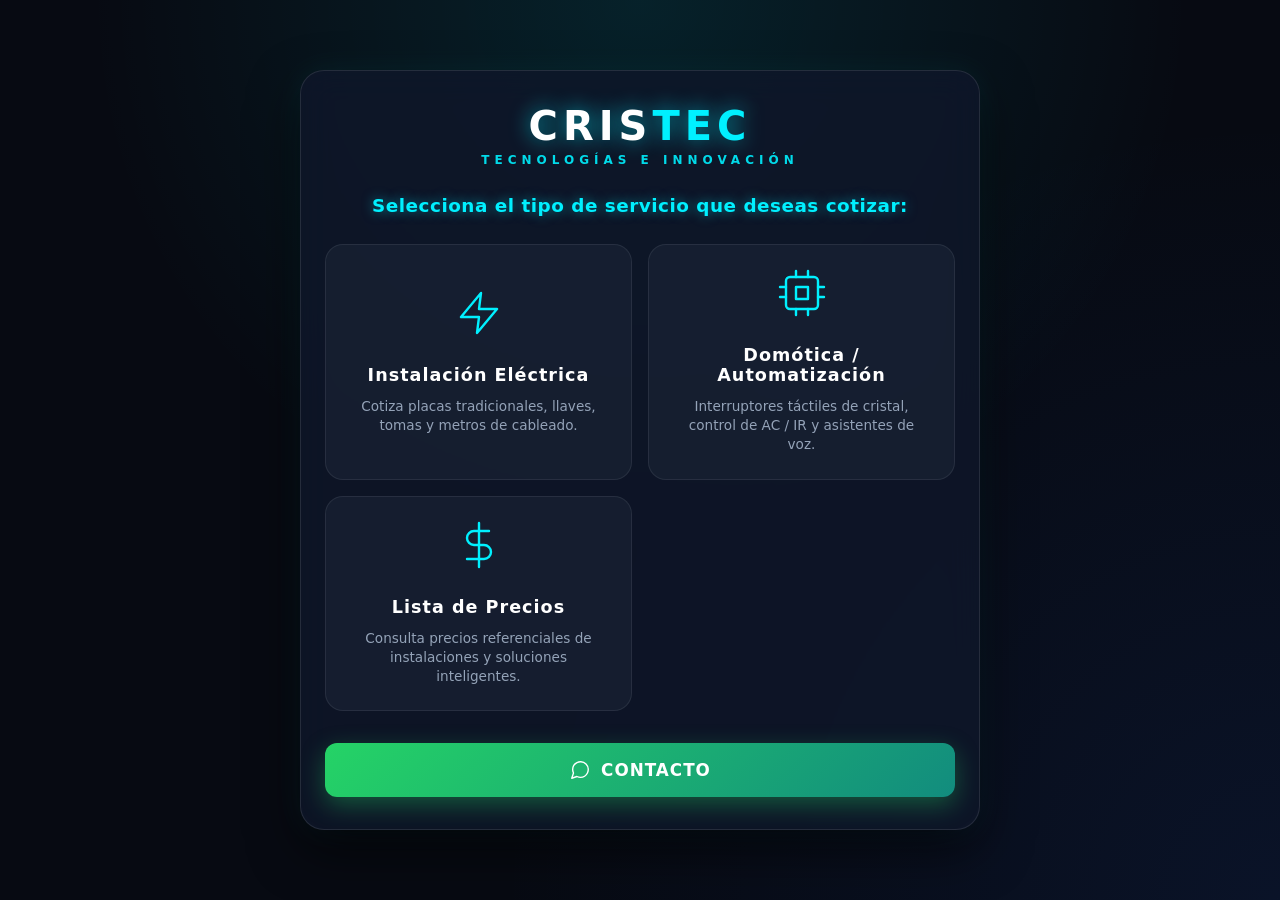
==== index.html @ b5797f3d "Se agrego precios a la pagina de inicio" ====
<!DOCTYPE html>
<html lang="es">
<head>
  <meta charset="UTF-8">
  <meta name="viewport" content="width=device-width, initial-scale=1.0">
  <title>CRISTEC - Cotizador Integrado</title>
  <style>
    :root {
      --bg-dark: #070a12;
      --card-bg: rgba(17, 24, 39, 0.75);
      --card-border: rgba(255, 255, 255, 0.08);
      --accent-cyan: #00f0ff;
      --accent-blue: #2563eb;
      --text-main: #f8fafc;
      --text-muted: #94a3b8;
    }

    * {
      box-sizing: border-box;
      margin: 0;
      padding: 0;
      font-family: 'Segoe UI', system-ui, -apple-system, sans-serif;
    }

    body {
      background-color: var(--bg-dark);
      background-image: 
        radial-gradient(circle at 50% 0%, rgba(0, 240, 255, 0.1) 0%, transparent 50%),
        radial-gradient(circle at 100% 100%, rgba(37, 99, 235, 0.1) 0%, transparent 50%);
      color: var(--text-main);
      min-height: 100vh;
      display: flex;
      justify-content: center;
      align-items: center;
      padding: 20px 12px;
    }

    .container {
      width: 100%;
      max-width: 680px;
      background: rgba(15, 23, 42, 0.85);
      backdrop-filter: blur(16px);
      -webkit-backdrop-filter: blur(16px);
      border: 1px solid rgba(255, 255, 255, 0.1);
      border-radius: 24px;
      padding: 32px 24px;
      box-shadow: 0 20px 50px rgba(0, 0, 0, 0.6), 0 0 30px rgba(0, 240, 255, 0.08);
    }

    /* Íconos SVG Profesionales */
    .svg-icon {
      width: 32px;
      height: 32px;
      stroke: var(--accent-cyan);
      fill: none;
      stroke-width: 1.5;
      stroke-linecap: round;
      stroke-linejoin: round;
      margin-bottom: 4px;
      transition: all 0.3s ease;
    }

    .menu-icon .svg-icon {
      width: 48px;
      height: 48px;
      stroke-width: 1.2;
    }

    .btn-whatsapp .svg-icon {
      width: 22px;
      height: 22px;
      stroke: #ffffff;
      margin-bottom: 0;
    }

    .option-card.active .svg-icon {
      stroke: #ffffff;
    }

    /* Header Marca */
    .brand-header {
      text-align: center;
      margin-bottom: 28px;
    }

    .brand-logo {
      font-size: 2.5rem;
      font-weight: 900;
      letter-spacing: 5px;
      color: #ffffff;
      text-transform: uppercase;
      margin: 0;
      text-shadow: 0 0 20px rgba(0, 240, 255, 0.6);
    }

    .brand-logo span {
      color: var(--accent-cyan);
    }

    .brand-sub {
      font-size: 0.75rem;
      letter-spacing: 5px;
      color: var(--accent-cyan);
      text-transform: uppercase;
      margin-top: 4px;
      font-weight: 600;
      opacity: 0.9;
    }

    /* Navegación y Vistas */
    .btn-back {
      display: inline-flex;
      align-items: center;
      gap: 8px;
      background: rgba(255, 255, 255, 0.05);
      border: 1px solid var(--card-border);
      color: var(--accent-cyan);
      padding: 8px 16px;
      border-radius: 20px;
      font-size: 0.85rem;
      cursor: pointer;
      margin-bottom: 20px;
      transition: all 0.2s ease;
    }

    .btn-back:hover {
      background: rgba(0, 240, 255, 0.15);
      border-color: var(--accent-cyan);
    }

    .view-screen {
      display: block;
    }

    .view-screen.hidden {
      display: none;
    }

    /* Tarjetas del Menú Principal */
    .menu-subtitle {
      text-align: center;
      color: var(--accent-cyan);
      font-size: 1.15rem;
      font-weight: 700;
      margin-bottom: 28px;
      text-shadow: 0 0 12px rgba(0, 240, 255, 0.5);
      letter-spacing: 0.5px;
    }

    .main-menu-grid {
      display: grid;
      grid-template-columns: 1fr;
      gap: 16px;
    }

    @media (min-width: 500px) {
      .main-menu-grid {
        grid-template-columns: 1fr 1fr;
      }
    }

    .menu-card {
      background: rgba(30, 41, 59, 0.5);
      border: 1px solid var(--card-border);
      border-radius: 18px;
      padding: 24px;
      text-align: center;
      cursor: pointer;
      transition: all 0.3s ease;
      display: flex;
      flex-direction: column;
      align-items: center;
      justify-content: center;
      gap: 12px;
    }

    .menu-card:hover {
      border-color: var(--accent-cyan);
      transform: translateY(-4px);
      box-shadow: 0 10px 25px rgba(0, 240, 255, 0.2);
      background: rgba(30, 41, 59, 0.8);
    }

    .menu-card h3 {
      color: #fff;
      font-size: 1.1rem;
      letter-spacing: 1px;
      margin-top: 8px;
    }

    .menu-card p {
      color: var(--text-muted);
      font-size: 0.85rem;
      line-height: 1.4;
    }

    /* Secciones Estándar */
    .section-title {
      font-size: 0.95rem;
      text-transform: uppercase;
      letter-spacing: 1.5px;
      color: var(--accent-cyan);
      margin-bottom: 14px;
      font-weight: 700;
    }

    .step-block {
      background: rgba(30, 41, 59, 0.4);
      border: 1px solid var(--card-border);
      border-radius: 16px;
      padding: 20px;
      margin-bottom: 24px;
    }

    .step-block.center-header .section-title {
      text-align: center;
    }

    .options-grid {
      display: grid;
      grid-template-columns: repeat(auto-fit, minmax(130px, 1fr));
      gap: 12px;
    }

    .option-card {
      background: rgba(15, 23, 42, 0.8);
      border: 1px solid rgba(255, 255, 255, 0.08);
      border-radius: 12px;
      padding: 16px 12px;
      text-align: center;
      cursor: pointer;
      transition: all 0.25s ease;
      color: var(--text-muted);
      display: flex;
      flex-direction: column;
      align-items: center;
      justify-content: center;
      gap: 8px;
    }

    .option-card:hover {
      border-color: rgba(0, 240, 255, 0.5);
      transform: translateY(-2px);
      color: var(--text-main);
      box-shadow: 0 4px 15px rgba(0, 240, 255, 0.15);
    }

    .option-card.active {
      border-color: var(--accent-cyan);
      background: rgba(0, 240, 255, 0.1);
      color: #ffffff;
      box-shadow: 0 0 20px rgba(0, 240, 255, 0.3);
    }

    .option-card .icon-label {
      font-size: 1.8rem; /* Recuperado para que los emojis se vean bien */
      display: flex;
      align-items: center;
      justify-content: center;
    }

    .option-card .title-label {
      font-size: 0.9rem;
      font-weight: 600;
    }

    /* Selector de color */
    .color-selector {
      display: flex;
      gap: 12px;
      margin-top: 14px;
      justify-content: center;
    }

    .color-btn {
      display: flex;
      align-items: center;
      gap: 8px;
      padding: 8px 16px;
      border-radius: 20px;
      border: 1px solid var(--card-border);
      background: rgba(15, 23, 42, 0.8);
      color: var(--text-muted);
      cursor: pointer;
      font-size: 0.85rem;
      transition: all 0.2s ease;
    }

    .color-btn.active {
      border-color: var(--accent-cyan);
      color: #fff;
      box-shadow: 0 0 10px rgba(0, 240, 255, 0.25);
    }

    .color-dot {
      width: 14px;
      height: 14px;
      border-radius: 50%;
      border: 1px solid rgba(255,255,255,0.3);
    }

    .color-dot.black { background: #111; }
    .color-dot.white { background: #fff; }

    /* ESTUDIO DEL PRODUCTO AUTOMATIZACIÓN */
    .product-stage {
      position: relative;
      width: 100%;
      height: 320px;
      border-radius: 16px;
      background: radial-gradient(circle at center, rgba(30, 41, 59, 0.8) 0%, rgba(10, 15, 26, 0.95) 75%);
      border: 1px solid rgba(0, 240, 255, 0.25);
      display: flex;
      justify-content: center;
      align-items: center;
      gap: 24px;
      box-shadow: inset 0 0 40px rgba(0, 0, 0, 0.9), 0 10px 30px rgba(0,0,0,0.5);
      overflow: hidden;
      padding: 20px;
      margin: 0 auto;
    }

    .switch-product {
      width: 110px;
      height: 185px;
      border-radius: 12px;
      padding: 14px 10px;
      display: flex;
      flex-direction: column;
      align-items: center;
      justify-content: space-between;
      position: relative;
      transition: all 0.4s cubic-bezier(0.4, 0, 0.2, 1);
    }

    .rings-wrapper {
      display: flex;
      flex-direction: column;
      align-items: center;
      justify-content: center;
      gap: 14px;
      flex: 1;
      width: 100%;
    }

    .switch-product.black-glass {
      background: linear-gradient(145deg, #232a36 0%, #0c0f17 100%);
      border: 1px solid rgba(255, 255, 255, 0.18);
      box-shadow: 
        0 25px 45px rgba(0, 0, 0, 0.85),
        0 0 25px rgba(0, 240, 255, 0.25),
        inset 0 1px 1px rgba(255, 255, 255, 0.2);
    }

    .switch-product.white-glass {
      background: linear-gradient(145deg, #ffffff 0%, #e2e8f0 100%);
      border: 1px solid rgba(255, 255, 255, 0.9);
      box-shadow: 
        0 25px 45px rgba(0, 0, 0, 0.65),
        0 0 20px rgba(255, 255, 255, 0.3),
        inset 0 1px 2px rgba(255, 255, 255, 1);
    }

    .wifi-icon {
      width: 16px;
      height: 14px;
      fill: #00f0ff;
      filter: drop-shadow(0 0 4px #00f0ff);
      stroke: none;
    }

    .switch-product.white-glass .wifi-icon {
      fill: #0284c7;
      filter: drop-shadow(0 0 3px #0284c7);
    }

    .touch-ring {
      width: 26px;
      height: 26px;
      border-radius: 50%;
      border: 2px solid #00f0ff;
      box-shadow: 0 0 10px #00f0ff, inset 0 0 5px #00f0ff;
      transition: all 0.3s ease;
      animation: pulseLed 2.5s infinite ease-in-out;
    }

    .switch-product.white-glass .touch-ring {
      border-color: #0284c7;
      box-shadow: 0 0 8px #0284c7, inset 0 0 4px #0284c7;
    }

    @keyframes pulseLed {
      0%, 100% { opacity: 0.75; transform: scale(1); }
      50% { opacity: 1; transform: scale(1.05); }
    }

    .ac-controller-render {
      width: 135px;
      height: 135px;
      background: linear-gradient(145deg, #2b2e34 0%, #17181c 100%);
      border-radius: 28px;
      border: 1px solid rgba(255, 255, 255, 0.12);
      box-shadow: 
        0 20px 40px rgba(0, 0, 0, 0.8),
        0 0 15px rgba(0, 240, 255, 0.15);
      position: relative;
      display: flex;
      justify-content: center;
      align-items: center;
      transition: all 0.4s ease;
    }

    .ac-power-btn {
      width: 38px;
      height: 38px;
      border-radius: 50%;
      border: 2px solid rgba(255, 255, 255, 0.8);
      display: flex;
      justify-content: center;
      align-items: center;
      box-shadow: 0 0 8px rgba(255, 255, 255, 0.2);
    }

    .ac-power-btn svg {
      width: 18px;
      height: 18px;
      fill: #ffffff;
      stroke: none;
    }

    .ac-wifi-icon {
      position: absolute;
      bottom: 14px;
      left: 14px;
      width: 14px;
      height: 14px;
      fill: #00f0ff;
      stroke: none;
      filter: drop-shadow(0 0 4px #00f0ff);
    }

    .stage-label {
      position: absolute;
      bottom: 10px;
      font-size: 0.75rem;
      color: var(--text-muted);
      letter-spacing: 1px;
      text-transform: uppercase;
    }

    /* RENDER DE PLACA ELÉCTRICA */
    .mech-plate {
      width: 140px;
      height: 220px;
      border-radius: 16px;
      padding: 12px;
      display: flex;
      flex-direction: column;
      justify-content: center;
      align-items: center;
      position: relative;
      transition: all 0.3s ease;
      margin: auto;
    }

    .mech-plate.white-plate {
      background: linear-gradient(145deg, #ffffff 0%, #e2e8f0 100%);
      border: 1px solid #cbd5e1;
      box-shadow: 0 15px 35px rgba(0,0,0,0.5), inset 0 2px 4px rgba(255,255,255,1);
    }

    .mech-plate.black-plate {
      background: linear-gradient(145deg, #2a3241 0%, #0f172a 100%);
      border: 1px solid #334155;
      box-shadow: 0 15px 35px rgba(0,0,0,0.8), inset 0 1px 2px rgba(255,255,255,0.1);
    }

    .mech-frame {
      width: 100%;
      height: 100%;
      border-radius: 8px;
      padding: 6px;
      display: flex;
      flex-direction: column;
      gap: 6px;
    }

    .white-plate .mech-frame {
      background: #f1f5f9;
      border: 1px solid #cbd5e1;
    }

    .black-plate .mech-frame {
      background: #0f172a;
      border: 1px solid #1e293b;
    }

    .module-slot {
      flex: 1;
      border-radius: 6px;
      display: flex;
      align-items: center;
      justify-content: center;
      position: relative;
    }

    .mod-switch {
      width: 100%;
      height: 100%;
      border-radius: 4px;
      display: flex;
      align-items: center;
      justify-content: flex-end;
      padding-right: 10px;
      box-shadow: inset 0 1px 2px rgba(255,255,255,0.3), 0 2px 4px rgba(0,0,0,0.2);
    }

    .white-plate .mod-switch {
      background: linear-gradient(180deg, #ffffff 0%, #f1f5f9 100%);
      border: 1px solid #cbd5e1;
    }

    .black-plate .mod-switch {
      background: linear-gradient(180deg, #334155 0%, #1e293b 100%);
      border: 1px solid #475569;
    }

    .mod-switch-indicator {
      width: 3px;
      height: 14px;
      border-radius: 2px;
    }

    .white-plate .mod-switch-indicator { background: #cbd5e1; }
    .black-plate .mod-switch-indicator { background: #64748b; }

    .mod-socket {
      width: 100%;
      height: 100%;
      border-radius: 4px;
      display: flex;
      flex-direction: column;
      align-items: center;
      justify-content: center;
      gap: 4px;
      box-shadow: inset 0 1px 2px rgba(0,0,0,0.1);
    }

    .white-plate .mod-socket {
      background: #ffffff;
      border: 1px solid #cbd5e1;
    }

    .black-plate .mod-socket {
      background: #1e293b;
      border: 1px solid #334155;
    }

    .socket-holes {
      display: flex;
      gap: 16px;
      align-items: center;
    }

    .hole-pin {
      width: 6px;
      height: 6px;
      border-radius: 50%;
    }

    .white-plate .hole-pin { background: #334155; }
    .black-plate .hole-pin { background: #020617; }

    .hole-ground {
      width: 4px;
      height: 8px;
      border-radius: 2px;
    }

    .white-plate .hole-ground { background: #334155; }
    .black-plate .hole-ground { background: #020617; }

    .mod-blank {
      width: 100%;
      height: 100%;
      border-radius: 4px;
      opacity: 0.6;
    }

    .white-plate .mod-blank {
      background: #f8fafc;
      border: 1px dashed #e2e8f0;
    }

    .black-plate .mod-blank {
      background: #0f172a;
      border: 1px dashed #1e293b;
    }

    .stage-badges {
      position: absolute;
      bottom: 14px;
      left: 50%;
      transform: translateX(-50%);
      display: flex;
      gap: 10px;
      justify-content: center;
      width: max-content;
      max-width: 90%;
    }

    .stage-badge {
      background: rgba(15, 23, 42, 0.9);
      backdrop-filter: blur(8px);
      border: 1px solid var(--accent-cyan);
      border-radius: 12px;
      padding: 6px 12px;
      display: flex;
      align-items: center;
      gap: 6px;
      box-shadow: 0 4px 15px rgba(0, 0, 0, 0.6);
      font-size: 0.8rem;
      color: #fff;
      white-space: nowrap;
    }

    .stage-badge .highlight {
      color: var(--accent-cyan);
      font-weight: bold;
    }

    /* Contadores y Campo Editable */
    .counter-control {
      display: flex;
      align-items: center;
      justify-content: center;
      gap: 12px;
      margin-top: 6px;
    }

    .counter-btn {
      width: 36px;
      height: 36px;
      border-radius: 8px;
      border: 1px solid var(--accent-cyan);
      background: rgba(0, 240, 255, 0.1);
      color: var(--accent-cyan);
      font-size: 1.1rem;
      font-weight: bold;
      cursor: pointer;
      display: flex;
      align-items: center;
      justify-content: center;
      transition: all 0.2s ease;
    }

    .counter-btn:hover {
      background: var(--accent-cyan);
      color: #000;
    }

    .counter-num-box {
      display: flex;
      align-items: center;
      gap: 6px;
      background: rgba(15, 23, 42, 0.9);
      border: 1px solid rgba(255, 255, 255, 0.15);
      padding: 6px 14px;
      border-radius: 8px;
    }

    .counter-num {
      font-size: 1.1rem;
      font-weight: bold;
      color: #fff;
      min-width: 20px;
      text-align: center;
    }

    .counter-input {
      background: transparent;
      border: none;
      color: #ffffff;
      font-size: 1.1rem;
      font-weight: bold;
      width: 65px;
      text-align: center;
      outline: none;
      -moz-appearance: textfield;
      appearance: none;
    }

    .counter-input::-webkit-outer-spin-button,
    .counter-input::-webkit-inner-spin-button {
      -webkit-appearance: none;
      margin: 0;
    }

    .counter-unit {
      font-size: 0.8rem;
      color: var(--accent-cyan);
      font-weight: 700;
      letter-spacing: 1px;
    }

    /* Resumen */
    .summary-card {
      background: rgba(15, 23, 42, 0.9);
      border: 1px solid var(--card-border);
      border-left: 4px solid var(--accent-cyan);
      border-radius: 12px;
      padding: 18px;
      margin-top: 20px;
    }

    .summary-title {
      font-size: 0.85rem;
      text-transform: uppercase;
      letter-spacing: 1px;
      color: var(--accent-cyan);
      margin-bottom: 10px;
      font-weight: 700;
    }

    .summary-item {
      display: flex;
      justify-content: space-between;
      font-size: 0.95rem;
      margin-bottom: 6px;
      color: var(--text-muted);
    }

    .summary-item span.val {
      color: #ffffff;
      font-weight: 600;
    }

    .summary-item.estimated-price {
      border-top: 1px solid rgba(0, 240, 255, 0.25);
      color: var(--accent-cyan);
      font-weight: 700;
      margin-top: 8px;
      padding-top: 16px;
    }

    .summary-item.estimated-price span.val {
      color: var(--accent-cyan);
      font-size: 1.05rem;
    }

    /* Botón WhatsApp */
    .btn-whatsapp {
      display: flex;
      align-items: center;
      justify-content: center;
      gap: 10px;
      width: 100%;
      padding: 16px;
      background: linear-gradient(135deg, #25D366 0%, #128C7E 100%);
      color: #ffffff;
      border: none;
      border-radius: 12px;
      font-size: 1.05rem;
      font-weight: 700;
      text-transform: uppercase;
      letter-spacing: 1px;
      cursor: pointer;
      margin-top: 20px;
      box-shadow: 0 8px 25px rgba(37, 211, 102, 0.35);
      transition: all 0.25s ease;
      text-decoration: none;
    }

    .btn-whatsapp:hover {
      transform: translateY(-2px);
      box-shadow: 0 12px 30px rgba(37, 211, 102, 0.5);
    }

    .wifi-signal-icon {
      width: 32px;
      height: 32px;
      display: block;
      stroke: var(--accent-cyan);
      fill: none;
    }

    .option-card.active .wifi-signal-icon {
      stroke: #ffffff;
    }

  </style>
</head>
<body>

<div class="container">
  <!-- Header General -->
  <div class="brand-header">
    <h1 class="brand-logo">CRIS<span>TEC</span></h1>
    <div class="brand-sub">Tecnologías e Innovación</div>
  </div>

  <!-- VISTA 1: MENÚ PRINCIPAL -->
  <div id="view-menu" class="view-screen">
    <p class="menu-subtitle">Selecciona el tipo de servicio que deseas cotizar:</p>
    
    <div class="main-menu-grid">
      <div class="menu-card" onclick="openView('electrica')">
        <div class="menu-icon">
          <!-- Ícono Eléctrico Minimalista -->
          <svg class="svg-icon" viewBox="0 0 24 24">
            <polygon points="13 2 3 14 12 14 11 22 21 10 12 10 13 2"></polygon>
          </svg>
        </div>
        <h3>Instalación Eléctrica</h3>
        <p>Cotiza placas tradicionales, llaves, tomas y metros de cableado.</p>
      </div>

      <div class="menu-card" onclick="openView('automatizacion')">
        <div class="menu-icon">
          <!-- Ícono Smart Home Minimalista -->
          <svg class="svg-icon" viewBox="0 0 24 24">
            <rect x="4" y="4" width="16" height="16" rx="2" ry="2"></rect>
            <rect x="9" y="9" width="6" height="6"></rect>
            <line x1="9" y1="1" x2="9" y2="4"></line>
            <line x1="15" y1="1" x2="15" y2="4"></line>
            <line x1="9" y1="20" x2="9" y2="23"></line>
            <line x1="15" y1="20" x2="15" y2="23"></line>
            <line x1="20" y1="9" x2="23" y2="9"></line>
            <line x1="20" y1="14" x2="23" y2="14"></line>
            <line x1="1" y1="9" x2="4" y2="9"></line>
            <line x1="1" y1="14" x2="4" y2="14"></line>
          </svg>
        </div>
        <h3>Domótica / Automatización</h3>
        <p>Interruptores táctiles de cristal, control de AC / IR y asistentes de voz.</p>
      </div>

      <div class="menu-card" onclick="openView('precios')">
        <div class="menu-icon">
          <!-- Ícono de precios -->
          <svg class="svg-icon" viewBox="0 0 24 24">
            <path d="M12 1v22"></path>
            <path d="M17 5H9.5a3.5 3.5 0 0 0 0 7h5a3.5 3.5 0 0 1 0 7H6"></path>
          </svg>
        </div>
        <h3>Lista de Precios</h3>
        <p>Consulta precios referenciales de instalaciones y soluciones inteligentes.</p>
      </div>
    </div>

    <!-- Botón de WhatsApp Directo en el Menú -->
    <button class="btn-whatsapp" onclick="sendWhatsAppGeneral()" style="margin-top: 32px;">
      <svg class="svg-icon" viewBox="0 0 24 24">
        <path d="M21 11.5a8.38 8.38 0 0 1-.9 3.8 8.5 8.5 0 0 1-7.6 4.7 8.38 8.38 0 0 1-3.8-.9L3 21l1.9-5.7a8.38 8.38 0 0 1-.9-3.8 8.5 8.5 0 0 1 4.7-7.6 8.38 8.38 0 0 1 3.8-.9h.5a8.48 8.48 0 0 1 8 8v.5z"></path>
      </svg>
      <span>Contacto</span>
    </button>
  </div>

  <!-- VISTA 2: COTIZADOR ELÉCTRICO -->
  <div id="view-electrica" class="view-screen hidden">
    <button class="btn-back" onclick="openView('menu')">
      <svg viewBox="0 0 24 24" width="16" height="16" stroke="currentColor" stroke-width="2" fill="none"><line x1="19" y1="12" x2="5" y2="12"></line><polyline points="12 19 5 12 12 5"></polyline></svg>
      Volver al Menú
    </button>

    <!-- Paso 1: Datos Generales -->
    <div class="step-block">
      <div class="section-title">1. Datos del Proyecto</div>
      <div style="display: grid; grid-template-columns: 1fr 1fr; gap: 16px;">
        <div>
          <div style="text-align: center; font-size: 0.85rem; color: var(--text-muted); margin-bottom: 6px;">Habitaciones</div>
          <div class="counter-control">
            <button class="counter-btn" onclick="changeHabitacionesElec(-1)">-</button>
            <div class="counter-num-box">
              <span class="counter-num" id="hab-qty-elec">1</span>
            </div>
            <button class="counter-btn" onclick="changeHabitacionesElec(1)">+</button>
          </div>
        </div>
        <div>
          <div style="text-align: center; font-size: 0.85rem; color: var(--text-muted); margin-bottom: 6px;">Puntos Totales</div>
          <div class="counter-control">
            <button class="counter-btn" onclick="changePuntosTotalesElec(-1)">-</button>
            <div class="counter-num-box">
              <span class="counter-num" id="puntos-totales-qty-elec">1</span>
            </div>
            <button class="counter-btn" onclick="changePuntosTotalesElec(1)">+</button>
          </div>
        </div>
      </div>
    </div>

    <!-- Paso 2: Selección de Elementos -->
    <div class="step-block">
      <div class="section-title">2. Elementos a Requerir</div>

      <div class="options-grid" id="tipo-grid-elec">
        <div class="option-card active" onclick="selectTipoElec('Interruptores', this)">
          <span class="icon-label">
            <!-- Ícono Foco -->
            <svg class="svg-icon" viewBox="0 0 24 24"><path d="M9 18h6"></path><path d="M10 22h4"></path><path d="M15.09 14c.18-.98.65-1.74 1.41-2.5A4.65 4.65 0 0 0 18 8 6 6 0 0 0 6 8c0 1.5.5 2.5 1.5 3.5.76.76 1.23 1.52 1.41 2.5"></path></svg>
          </span>
          <div class="title-label">Puntos de Luz</div>
        </div>
        <div class="option-card" onclick="selectTipoElec('Enchufes', this)">
          <span class="icon-label">
            <!-- Ícono Enchufe -->
            <svg class="svg-icon" viewBox="0 0 24 24"><path d="M12 22v-5"></path><path d="M9 8V2"></path><path d="M15 8V2"></path><path d="M18 8v5a4 4 0 0 1-4 4h-4a4 4 0 0 1-4-4V8Z"></path></svg>
          </span>
          <div class="title-label">Enchufes</div>
        </div>
        <div class="option-card" onclick="selectTipoElec('Ambos', this)">
          <span class="icon-label">
            <!-- Ícono Rayo -->
            <svg class="svg-icon" viewBox="0 0 24 24"><polygon points="13 2 3 14 12 14 11 22 21 10 12 10 13 2"></polygon></svg>
          </span>
          <div class="title-label">Ambos (Luz + Enchufe)</div>
        </div>
      </div>
    </div>

    <!-- Paso 3: Selección de Puntos por Placa -->
    <div class="step-block">
      <div class="section-title">3. Configuración de Placa (Módulos por Placa)</div>
      
      <div class="options-grid" id="puntos-grid-elec">
        <div class="option-card active" onclick="selectPuntoElec(1, this)">
          <span class="icon-label" id="icon-punto-1-elec">
            <svg class="svg-icon" viewBox="0 0 24 24"><path d="M9 18h6"></path><path d="M10 22h4"></path><path d="M15.09 14c.18-.98.65-1.74 1.41-2.5A4.65 4.65 0 0 0 18 8 6 6 0 0 0 6 8c0 1.5.5 2.5 1.5 3.5.76.76 1.23 1.52 1.41 2.5"></path></svg>
          </span>
          <div class="title-label" id="lbl-punto-1-elec">1 Punto</div>
        </div>
        <div class="option-card" onclick="selectPuntoElec(2, this)">
          <span class="icon-label" id="icon-punto-2-elec">
            <svg class="svg-icon" viewBox="0 0 24 24"><path d="M9 18h6"></path><path d="M10 22h4"></path><path d="M15.09 14c.18-.98.65-1.74 1.41-2.5A4.65 4.65 0 0 0 18 8 6 6 0 0 0 6 8c0 1.5.5 2.5 1.5 3.5.76.76 1.23 1.52 1.41 2.5"></path></svg>
          </span>
          <div class="title-label" id="lbl-punto-2-elec">2 Puntos</div>
        </div>
        <div class="option-card" onclick="selectPuntoElec(3, this)">
          <span class="icon-label" id="icon-punto-3-elec">
            <svg class="svg-icon" viewBox="0 0 24 24"><path d="M9 18h6"></path><path d="M10 22h4"></path><path d="M15.09 14c.18-.98.65-1.74 1.41-2.5A4.65 4.65 0 0 0 18 8 6 6 0 0 0 6 8c0 1.5.5 2.5 1.5 3.5.76.76 1.23 1.52 1.41 2.5"></path></svg>
          </span>
          <div class="title-label" id="lbl-punto-3-elec">3 Puntos</div>
        </div>
      </div>

      <div class="color-selector">
        <div class="color-btn active" id="btn-color-white-elec" onclick="selectColorElec('white')">
          <span class="color-dot white"></span> Blanco
        </div>
        <div class="color-btn" id="btn-color-black-elec" onclick="selectColorElec('black')">
          <span class="color-dot black"></span> Negro
        </div>
      </div>
    </div>

    <!-- Paso 4: Cableado -->
    <div class="step-block">
      <div class="section-title">4. Cableado Eléctrico</div>

      <div class="options-grid">
        <div class="option-card" id="card-cableado-elec" onclick="toggleCableadoElec()">
          <span class="icon-label">
            <svg class="svg-icon" viewBox="0 0 24 24"><path d="M12 22v-5"></path><path d="M9 8V2"></path><path d="M15 8V2"></path><path d="M18 8v5a4 4 0 0 1-4 4h-4a4 4 0 0 1-4-4V8Z"></path></svg>
          </span>
          <div class="title-label">Incluir Cableado</div>
        </div>
      </div>

      <div id="cableado-count-section-elec" style="display: none; margin-top: 15px;">
        <div style="text-align: center; font-size: 0.85rem; color: var(--text-muted); margin-bottom: 8px;">
          Ingresa la cantidad exacta de metros requerida:
        </div>
        <div class="counter-control">
          <button class="counter-btn" onclick="changeMetrosElec(-5)">-5</button>
          <button class="counter-btn" onclick="changeMetrosElec(-1)">-1</button>
          <div class="counter-num-box">
            <input type="number" class="counter-input" id="metros-qty-elec" value="10" min="1" oninput="inputMetrosElec(this.value)" onchange="validateMetrosElec(this)">
            <span class="counter-unit">METROS</span>
          </div>
          <button class="counter-btn" onclick="changeMetrosElec(1)">+1</button>
          <button class="counter-btn" onclick="changeMetrosElec(5)">+5</button>
        </div>
      </div>
    </div>

    <div class="step-block center-header">
      <div class="section-title">Vista de Referencia</div>

      <div class="product-stage">
        <div class="mech-plate white-plate" id="plate-render-elec">
          <div class="mech-frame" id="plate-frame-elec"></div>
        </div>

        <div class="stage-badges">
          <div class="stage-badge" id="badge-cableado-elec" style="display: none;">
            <span>⚡ Cableado:</span>
            <span class="highlight" id="badge-metros-val-elec">10 METROS</span>
          </div>
          <div class="stage-badge" id="badge-tipo-elec">
            <span>Modo:</span>
            <span class="highlight" id="badge-tipo-val-elec">Interruptores</span>
          </div>
        </div>
      </div>
    </div>

    <div class="summary-card">
      <div class="summary-title">Resumen de Cotización Eléctrica</div>
      <div class="summary-item">
        <span>Habitaciones:</span>
        <span class="val" id="resumen-hab-elec">1</span>
      </div>
      <div class="summary-item">
        <span>Puntos Totales:</span>
        <span class="val" id="resumen-puntos-totales-elec">1</span>
      </div>
      <div class="summary-item">
        <span>Tipo de Elemento:</span>
        <span class="val" id="resumen-tipo-elec">Puntos de Luz</span>
      </div>
      <div class="summary-item">
        <span>Placa / Módulos:</span>
        <span class="val" id="resumen-switch-elec">1 Punto (Blanco)</span>
      </div>
      <div class="summary-item">
        <span>Cableado Requerido:</span>
        <span class="val" id="resumen-cableado-elec">No incluido</span>
      </div>
      <div class="summary-item estimated-price">
        <span>Precio estimado de lo solicitado:</span>
        <span class="val" id="resumen-precio-elec">Gs. 50.000</span>
      </div>
    </div>

    <button class="btn-whatsapp" onclick="sendWhatsAppElec()">
      <svg class="svg-icon" viewBox="0 0 24 24">
        <path d="M21 11.5a8.38 8.38 0 0 1-.9 3.8 8.5 8.5 0 0 1-7.6 4.7 8.38 8.38 0 0 1-3.8-.9L3 21l1.9-5.7a8.38 8.38 0 0 1-.9-3.8 8.5 8.5 0 0 1 4.7-7.6 8.38 8.38 0 0 1 3.8-.9h.5a8.48 8.48 0 0 1 8 8v.5z"></path>
      </svg>
      <span>Solicitar Cotización</span>
    </button>
  </div>

  <!-- VISTA 3: AUTOMATIZACIÓN -->
  <div id="view-automatizacion" class="view-screen hidden">
    <button class="btn-back" onclick="openView('menu')">
      <svg viewBox="0 0 24 24" width="16" height="16" stroke="currentColor" stroke-width="2" fill="none"><line x1="19" y1="12" x2="5" y2="12"></line><polyline points="12 19 5 12 12 5"></polyline></svg>
      Volver al Menú
    </button>

    <!-- Paso 1: Datos Generales -->
    <div class="step-block">
      <div class="section-title">1. Datos del Proyecto</div>
      <div style="display: grid; grid-template-columns: 1fr 1fr; gap: 16px;">
        <div>
          <div style="text-align: center; font-size: 0.85rem; color: var(--text-muted); margin-bottom: 6px;">Habitaciones</div>
          <div class="counter-control">
            <button class="counter-btn" onclick="changeHabitacionesAuto(-1)">-</button>
            <div class="counter-num-box">
              <span class="counter-num" id="hab-qty-auto">1</span>
            </div>
            <button class="counter-btn" onclick="changeHabitacionesAuto(1)">+</button>
          </div>
        </div>
        <div>
          <div style="text-align: center; font-size: 0.85rem; color: var(--text-muted); margin-bottom: 6px;">Puntos Totales</div>
          <div class="counter-control">
            <button class="counter-btn" onclick="changePuntosTotalesAuto(-1)">-</button>
            <div class="counter-num-box">
              <span class="counter-num" id="puntos-totales-qty-auto">1</span>
            </div>
            <button class="counter-btn" onclick="changePuntosTotalesAuto(1)">+</button>
          </div>
        </div>
      </div>
    </div>

    <!-- Paso 2: Interruptores Táctiles Wi-Fi -->
    <div class="step-block">
      <div class="section-title">2. Interruptores Táctiles de Cristal</div>
      
      <div class="options-grid" id="puntos-grid-auto">
        <!-- 1 Punto - 1 Barra Wi-Fi -->
        <div class="option-card active" onclick="selectPuntoAuto(1, this)">
          <span class="icon-label">
            <svg class="wifi-signal-icon" viewBox="0 0 24 24" stroke-width="2.5" stroke-linecap="round">
              <circle cx="12" cy="19" r="1.5" fill="currentColor" stroke="none"/>
              <path d="M8.5 15.5a5 5 0 0 1 7 0" />
              <path d="M5 12a10 10 0 0 1 14 0" opacity="0.25"/>
            </svg>
          </span>
          <div class="title-label">1 Punto</div>
        </div>

        <!-- 2 Puntos - 2 Barras Wi-Fi -->
        <div class="option-card" onclick="selectPuntoAuto(2, this)">
          <span class="icon-label">
            <svg class="wifi-signal-icon" viewBox="0 0 24 24" stroke-width="2.5" stroke-linecap="round">
              <circle cx="12" cy="19" r="1.5" fill="currentColor" stroke="none"/>
              <path d="M8.5 15.5a5 5 0 0 1 7 0" />
              <path d="M5 12a10 10 0 0 1 14 0" />
              <path d="M2 8.5a15 15 0 0 1 20 0" opacity="0.25"/>
            </svg>
          </span>
          <div class="title-label">2 Puntos</div>
        </div>

        <!-- 3 Puntos - 3 Barras Wi-Fi -->
        <div class="option-card" onclick="selectPuntoAuto(3, this)">
          <span class="icon-label">
            <svg class="wifi-signal-icon" viewBox="0 0 24 24" stroke-width="2.5" stroke-linecap="round">
              <circle cx="12" cy="19" r="1.5" fill="currentColor" stroke="none"/>
              <path d="M8.5 15.5a5 5 0 0 1 7 0" />
              <path d="M5 12a10 10 0 0 1 14 0" />
              <path d="M2 8.5a15 15 0 0 1 20 0" />
            </svg>
          </span>
          <div class="title-label">3 Puntos</div>
        </div>
      </div>

      <!-- Color -->
      <div class="color-selector">
        <div class="color-btn active" id="btn-color-black-auto" onclick="selectColorAuto('black')">
          <span class="color-dot black"></span> Negro Cristal
        </div>
        <div class="color-btn" id="btn-color-white-auto" onclick="selectColorAuto('white')">
          <span class="color-dot white"></span> Blanco Cristal
        </div>
      </div>
    </div>

    <!-- Paso 3: Control de Aire / IR -->
    <div class="step-block">
      <div class="section-title">3. Control de Aire Acondicionado / IR</div>

      <div class="options-grid">
        <div class="option-card" id="card-ac-auto" onclick="toggleACAuto()">
          <span class="icon-label">❄️</span>
          <div class="title-label">Control Smart AC / IR</div>
        </div>
      </div>

      <div id="ac-count-section-auto" style="display: none; margin-top: 15px;">
        <div style="text-align: center; font-size: 0.85rem; color: var(--text-muted); margin-bottom: 8px;">
          Cantidad de Equipos de AC a Automatizar:
        </div>
        <div class="counter-control">
          <button class="counter-btn" onclick="changeACCountAuto(-1)">-</button>
          <div class="counter-num-box">
            <span class="counter-num" id="ac-qty-auto">1</span>
          </div>
          <button class="counter-btn" onclick="changeACCountAuto(1)">+</button>
        </div>
      </div>
    </div>

    <!-- Muestra de Producto -->
    <div class="step-block">
      <div class="section-title">Vista de Producto</div>

      <div class="product-stage">
        <div class="switch-product black-glass" id="switch-render-auto">
          <svg class="wifi-icon" viewBox="0 0 24 24">
            <path d="M12 3c-4.97 0-9.47 2.01-12.73 5.27l2.12 2.12c2.72-2.72 6.47-4.39 10.61-4.39 4.14 0 7.89 1.67 10.61 4.39l2.12-2.12c-3.26-3.26-7.76-5.27-12.73-5.27zm0 6c-3.31 0-6.31 1.34-8.49 3.51l2.12 2.12c1.63-1.63 3.88-2.63 6.37-2.63 2.49 0 4.74 1 6.37 2.63l2.12-2.12c-2.18-2.17-5.18-3.51-8.49-3.51zm0 6c-1.66 0-3 1.34-3 3s1.34 3 3 3 3-1.34 3-3-1.34-3-3-3z"/>
          </svg>

          <div class="rings-wrapper" id="rings-container-auto">
            <div class="touch-ring"></div>
          </div>
        </div>

        <div class="ac-controller-render" id="ac-render-auto" style="display: none;">
          <div class="ac-power-btn">
            <svg viewBox="0 0 24 24">
              <path d="M13 3h-2v10h2V3zm4.83 2.17l-1.42 1.42C17.99 7.86 19 9.81 19 12c0 3.87-3.13 7-7 7s-7-3.13-7-7c0-2.19 1.01-4.14 2.58-5.42L6.17 5.17C4.23 6.82 3 9.26 3 12c0 4.97 4.03 9 9 9s9-4.03 9-9c0-2.74-1.23-5.18-3.17-6.83z"/>
            </svg>
          </div>
          <svg class="ac-wifi-icon" viewBox="0 0 24 24">
            <path d="M12 3c-4.97 0-9.47 2.01-12.73 5.27l2.12 2.12c2.72-2.72 6.47-4.39 10.61-4.39 4.14 0 7.89 1.67 10.61 4.39l2.12-2.12c-3.26-3.26-7.76-5.27-12.73-5.27zm0 6c-3.31 0-6.31 1.34-8.49 3.51l2.12 2.12c1.63-1.63 3.88-2.63 6.37-2.63 2.49 0 4.74 1 6.37 2.63l2.12-2.12c-2.18-2.17-5.18-3.51-8.49-3.51zm0 6c-1.66 0-3 1.34-3 3s1.34 3 3 3 3-1.34 3-3-1.34-3-3-3z"/>
          </svg>
        </div>

        <div class="stage-label" id="stage-caption-auto">Placa Táctil Wi-Fi</div>
      </div>
    </div>

    <!-- Paso 4: Asistentes de Voz -->
    <div class="step-block">
      <div class="section-title">4. Ecosistema y Control</div>

      <div class="options-grid">
        <div class="option-card" onclick="togglePlatformAuto(this, 'Amazon Alexa')">
          <span class="icon-label">
            <!-- Ícono Micrófono -->
            <svg class="svg-icon" viewBox="0 0 24 24"><path d="M12 2a3 3 0 0 0-3 3v7a3 3 0 0 0 6 0V5a3 3 0 0 0-3-3Z"></path><path d="M19 10v2a7 7 0 0 1-14 0v-2"></path><line x1="12" y1="19" x2="12" y2="22"></line></svg>
          </span>
          <div class="title-label">Alexa</div>
        </div>
        <div class="option-card" onclick="togglePlatformAuto(this, 'Google Home')">
          <span class="icon-label">
            <!-- Ícono Altavoz -->
            <svg class="svg-icon" viewBox="0 0 24 24"><polygon points="11 5 6 9 2 9 2 15 6 15 11 19 11 5"></polygon><path d="M15.54 8.46a5 5 0 0 1 0 7.07"></path><path d="M19.07 4.93a10 10 0 0 1 0 14.14"></path></svg>
          </span>
          <div class="title-label">Google Home</div>
        </div>
        <div class="option-card" onclick="togglePlatformAuto(this, 'App Móvil')">
          <span class="icon-label">
            <!-- Ícono Smartphone -->
            <svg class="svg-icon" viewBox="0 0 24 24"><rect x="5" y="2" width="14" height="20" rx="2" ry="2"></rect><line x1="12" y1="18" x2="12.01" y2="18"></line></svg>
          </span>
          <div class="title-label">App Móvil</div>
        </div>
      </div>
    </div>

    <!-- Resumen Automatización -->
    <div class="summary-card">
      <div class="summary-title">Resumen de Cotización</div>
      <div class="summary-item">
        <span>Habitaciones:</span>
        <span class="val" id="resumen-hab-auto">1</span>
      </div>
      <div class="summary-item">
        <span>Puntos Totales:</span>
        <span class="val" id="resumen-puntos-totales-auto">1</span>
      </div>
      <div class="summary-item">
        <span>Interruptor Smart:</span>
        <span class="val" id="resumen-switch-auto">1 Punto (Negro Cristal)</span>
      </div>
      <div class="summary-item">
        <span>Control de AC / IR:</span>
        <span class="val" id="resumen-ac-auto">No incluido</span>
      </div>
      <div class="summary-item">
        <span>Integración:</span>
        <span class="val" id="resumen-plataforma-auto">Ninguno</span>
      </div>
      <div class="summary-item estimated-price">
        <span>Precio estimado de lo solicitado:</span>
        <span class="val" id="resumen-precio-auto">Gs. 120.000</span>
      </div>
    </div>

    <!-- Botón WhatsApp Automatización -->
    <button class="btn-whatsapp" onclick="sendWhatsAppAuto()">
      <svg class="svg-icon" viewBox="0 0 24 24">
        <path d="M21 11.5a8.38 8.38 0 0 1-.9 3.8 8.5 8.5 0 0 1-7.6 4.7 8.38 8.38 0 0 1-3.8-.9L3 21l1.9-5.7a8.38 8.38 0 0 1-.9-3.8 8.5 8.5 0 0 1 4.7-7.6 8.38 8.38 0 0 1 3.8-.9h.5a8.48 8.48 0 0 1 8 8v.5z"></path>
      </svg>
      <span>Solicitar Cotización</span>
    </button>
  </div>

  <!-- VISTA 4: LISTA DE PRECIOS -->
  <div id="view-precios" class="view-screen hidden">
    <button class="btn-back" onclick="openView('menu')">
      <svg viewBox="0 0 24 24" width="16" height="16" stroke="currentColor" stroke-width="2" fill="none"><line x1="19" y1="12" x2="5" y2="12"></line><polyline points="12 19 5 12 12 5"></polyline></svg>
      Volver al Menú
    </button>

    <div class="step-block center-header">
      <div class="section-title">Precios referenciales</div>
      <div class="price-list">
        <div class="price-item">
          <div>
            <h3>Punto de luz</h3>
            <p>Instalación eléctrica básica</p>
          </div>
          <span class="price-value">Desde Gs. 50.000</span>
        </div>
        <div class="price-item">
          <div>
            <h3>Punto de enchufe</h3>
            <p>Instalación de toma corriente</p>
          </div>
          <span class="price-value">Desde Gs. 50.000</span>
        </div>
        <div class="price-item">
          <div>
            <h3>Luz + enchufe</h3>
            <p>Configuración de ambos elementos</p>
          </div>
          <span class="price-value">Desde Gs. 100.000</span>
        </div>
        <div class="price-item">
          <div>
            <h3>Interruptor táctil Wi-Fi</h3>
            <p>Panel de cristal inteligente</p>
          </div>
          <span class="price-value">Desde Gs. 120.000</span>
        </div>
        <div class="price-item">
          <div>
            <h3>Control de aire / IR</h3>
            <p>Control inteligente para AC</p>
          </div>
          <span class="price-value">Desde Gs. 150.000</span>
        </div>
        <div class="price-item">
          <div>
            <h3>Cableado por metro</h3>
            <p>Material e instalación</p>
          </div>
          <span class="price-value">Desde Gs. 12.000</span>
        </div>
      </div>
      <p class="price-note">Los precios pueden variar según materiales, cantidad de puntos y características del proyecto.</p>
      <button class="btn-whatsapp" onclick="sendWhatsAppGeneral()">
        <svg class="svg-icon" viewBox="0 0 24 24">
          <path d="M21 11.5a8.38 8.38 0 0 1-.9 3.8 8.5 8.5 0 0 1-7.6 4.7 8.38 8.38 0 0 1-3.8-.9L3 21l1.9-5.7a8.38 8.38 0 0 1-.9-3.8 8.5 8.5 0 0 1 4.7-7.6 8.38 8.38 0 0 1 3.8-.9h.5a8.48 8.48 0 0 1 8 8v.5z"></path>
        </svg>
        <span>Consultar precio exacto</span>
      </button>
    </div>
  </div>

</div>

<script>
  // Control de Navegación de Vistas
  function openView(viewName) {
    document.querySelectorAll('.view-screen').forEach(el => el.classList.add('hidden'));
    document.getElementById(`view-${viewName}`).classList.remove('hidden');
  }

  // Definición de Íconos SVG para inyección dinámica
  const svgLight = `<svg class="svg-icon" viewBox="0 0 24 24"><path d="M9 18h6"></path><path d="M10 22h4"></path><path d="M15.09 14c.18-.98.65-1.74 1.41-2.5A4.65 4.65 0 0 0 18 8 6 6 0 0 0 6 8c0 1.5.5 2.5 1.5 3.5.76.76 1.23 1.52 1.41 2.5"></path></svg>`;
  const svgPlug = `<svg class="svg-icon" viewBox="0 0 24 24"><path d="M12 22v-5"></path><path d="M9 8V2"></path><path d="M15 8V2"></path><path d="M18 8v5a4 4 0 0 1-4 4h-4a4 4 0 0 1-4-4V8Z"></path></svg>`;
  const svgBoth = `<svg class="svg-icon" viewBox="0 0 24 24"><polygon points="13 2 3 14 12 14 11 22 21 10 12 10 13 2"></polygon></svg>`;

  // ==========================================
  // 1. LÓGICA COTIZADOR ELÉCTRICO
  // ==========================================
  let configElec = {
    habitaciones: 1,
    puntosTotales: 1,
    puntos: 1,
    color: 'white',
    cableadoEnabled: false,
    cableadoMetros: 10,
    tipoInstalacion: 'Interruptores'
  };

  function changeHabitacionesElec(delta) {
    configElec.habitaciones = Math.max(1, configElec.habitaciones + delta);
    document.getElementById('hab-qty-elec').innerText = configElec.habitaciones;
    updateUIElec();
  }

  function changePuntosTotalesElec(delta) {
    configElec.puntosTotales = Math.max(1, configElec.puntosTotales + delta);
    document.getElementById('puntos-totales-qty-elec').innerText = configElec.puntosTotales;
    updateUIElec();
  }

  function selectPuntoElec(puntos, cardElem) {
    configElec.puntos = puntos;
    document.querySelectorAll('#puntos-grid-elec .option-card').forEach(c => c.classList.remove('active'));
    cardElem.classList.add('active');
    updateUIElec();
  }

  function selectColorElec(color) {
    configElec.color = color;
    document.getElementById('btn-color-black-elec').classList.toggle('active', color === 'black');
    document.getElementById('btn-color-white-elec').classList.toggle('active', color === 'white');
    updateUIElec();
  }

  function toggleCableadoElec() {
    configElec.cableadoEnabled = !configElec.cableadoEnabled;
    document.getElementById('card-cableado-elec').classList.toggle('active', configElec.cableadoEnabled);
    document.getElementById('cableado-count-section-elec').style.display = configElec.cableadoEnabled ? 'block' : 'none';
    document.getElementById('badge-cableado-elec').style.display = configElec.cableadoEnabled ? 'flex' : 'none';
    updateUIElec();
  }

  function changeMetrosElec(delta) {
    configElec.cableadoMetros = Math.max(1, configElec.cableadoMetros + delta);
    document.getElementById('metros-qty-elec').value = configElec.cableadoMetros;
    updateUIElec();
  }

  function inputMetrosElec(val) {
    let num = parseInt(val, 10);
    if (!isNaN(num) && num >= 1) {
      configElec.cableadoMetros = num;
      updateUIElec();
    }
  }

  function validateMetrosElec(input) {
    let num = parseInt(input.value, 10);
    if (isNaN(num) || num < 1) {
      configElec.cableadoMetros = 1;
      input.value = 1;
      updateUIElec();
    }
  }

  function selectTipoElec(tipo, cardElem) {
    configElec.tipoInstalacion = tipo;
    document.querySelectorAll('#tipo-grid-elec .option-card').forEach(c => c.classList.remove('active'));
    cardElem.classList.add('active');
    
    let iconHtml = svgLight;
    if (tipo === 'Enchufes') iconHtml = svgPlug;
    if (tipo === 'Ambos') iconHtml = svgBoth;

    document.getElementById('icon-punto-1-elec').innerHTML = iconHtml;
    document.getElementById('icon-punto-2-elec').innerHTML = iconHtml;
    document.getElementById('icon-punto-3-elec').innerHTML = iconHtml;

    if (tipo === 'Enchufes') {
      document.getElementById('lbl-punto-1-elec').innerText = '1 Enchufe';
      document.getElementById('lbl-punto-2-elec').innerText = '2 Enchufes';
      document.getElementById('lbl-punto-3-elec').innerText = '3 Enchufes';
    } else if (tipo === 'Ambos') {
      document.getElementById('lbl-punto-1-elec').innerText = '1 Luz + 1 Enchufe';
      document.getElementById('lbl-punto-2-elec').innerText = '2 Luz + 1 Enchufe';
      document.getElementById('lbl-punto-3-elec').innerText = '1 Luz + 2 Enchufes';
    } else {
      document.getElementById('lbl-punto-1-elec').innerText = '1 Punto';
      document.getElementById('lbl-punto-2-elec').innerText = '2 Puntos';
      document.getElementById('lbl-punto-3-elec').innerText = '3 Puntos';
    }

    updateUIElec();
  }

  function renderModuleHTML(type) {
    if (type === 'switch') {
      return `<div class="module-slot mod-switch"><div class="mod-switch-indicator"></div></div>`;
    } else if (type === 'socket') {
      return `
        <div class="module-slot mod-socket">
          <div class="socket-holes">
            <div class="hole-pin"></div>
            <div class="hole-pin"></div>
          </div>
          <div class="hole-ground"></div>
        </div>`;
    } else {
      return `<div class="module-slot mod-blank"></div>`;
    }
  }

  function updateUIElec() {
    const plateRender = document.getElementById('plate-render-elec');
    const plateFrame = document.getElementById('plate-frame-elec');

    plateRender.className = `mech-plate ${configElec.color}-plate`;

    let slots = ['blank', 'blank', 'blank'];

    if (configElec.tipoInstalacion === 'Interruptores') {
      if (configElec.puntos === 1) slots = ['blank', 'switch', 'blank'];
      if (configElec.puntos === 2) slots = ['switch', 'blank', 'switch'];
      if (configElec.puntos === 3) slots = ['switch', 'switch', 'switch'];
    } else if (configElec.tipoInstalacion === 'Enchufes') {
      if (configElec.puntos === 1) slots = ['blank', 'socket', 'blank'];
      if (configElec.puntos === 2) slots = ['socket', 'blank', 'socket'];
      if (configElec.puntos === 3) slots = ['socket', 'socket', 'socket'];
    } else if (configElec.tipoInstalacion === 'Ambos') {
      if (configElec.puntos === 1) slots = ['switch', 'blank', 'socket'];
      if (configElec.puntos === 2) slots = ['switch', 'switch', 'socket'];
      if (configElec.puntos === 3) slots = ['switch', 'socket', 'socket'];
    }

    plateFrame.innerHTML = slots.map(s => renderModuleHTML(s)).join('');

    document.getElementById('badge-metros-val-elec').innerText = `${configElec.cableadoMetros} METROS`;
    document.getElementById('badge-tipo-val-elec').innerText = configElec.tipoInstalacion;

    const colorTxt = configElec.color === 'black' ? 'Negro' : 'Blanco';
    let configTxt = '';

    if (configElec.tipoInstalacion === 'Interruptores') {
      configTxt = `${configElec.puntos} ${configElec.puntos === 1 ? 'Punto' : 'Puntos'}`;
    } else if (configElec.tipoInstalacion === 'Enchufes') {
      configTxt = `${configElec.puntos} ${configElec.puntos === 1 ? 'Enchufe' : 'Enchufes'}`;
    } else {
      if (configElec.puntos === 1) configTxt = '1 Luz + 1 Enchufe';
      if (configElec.puntos === 2) configTxt = '2 Luz + 1 Enchufe';
      if (configElec.puntos === 3) configTxt = '1 Luz + 2 Enchufes';
    }

    document.getElementById('resumen-hab-elec').innerText = configElec.habitaciones;
    document.getElementById('resumen-puntos-totales-elec').innerText = configElec.puntosTotales;
    document.getElementById('resumen-tipo-elec').innerText = configElec.tipoInstalacion;
    document.getElementById('resumen-switch-elec').innerText = `${configTxt} (${colorTxt})`;

    if (configElec.cableadoEnabled) {
      document.getElementById('resumen-cableado-elec').innerText = `${configElec.cableadoMetros} METROS`;
    } else {
      document.getElementById('resumen-cableado-elec').innerText = 'No incluido';
    }

    const preciosPorModulo = configElec.tipoInstalacion === 'Ambos' ? [100000, 130000, 160000] : [50000, 100000, 150000];
    const precioPorPlaca = preciosPorModulo[configElec.puntos - 1] || preciosPorModulo[0];
    const precioCableado = configElec.cableadoEnabled ? configElec.cableadoMetros * 12000 : 0;
    const precioElectrico = (configElec.puntosTotales * precioPorPlaca) + precioCableado;
    document.getElementById('resumen-precio-elec').innerText = formatCurrency(precioElectrico);
  }

  function sendWhatsAppElec() {
    const phone = "595992067705";
    const colorTxt = configElec.color === 'black' ? 'Negro' : 'Blanco';
    
    let configTxt = '';
    if (configElec.tipoInstalacion === 'Interruptores') {
      configTxt = `${configElec.puntos} ${configElec.puntos === 1 ? 'Punto' : 'Puntos'}`;
    } else if (configElec.tipoInstalacion === 'Enchufes') {
      configTxt = `${configElec.puntos} ${configElec.puntos === 1 ? 'Enchufe' : 'Enchufes'}`;
    } else {
      if (configElec.puntos === 1) configTxt = '1 Luz + 1 Enchufe';
      if (configElec.puntos === 2) configTxt = '2 Luz + 1 Enchufe';
      if (configElec.puntos === 3) configTxt = '1 Luz + 2 Enchufes';
    }

    let text = `Hola *CRISTEC*, quisiera solicitar una cotización de instalación eléctrica:\n\n`;
    text += `🏠 *Habitaciones:* ${configElec.habitaciones}\n`;
    text += `📍 *Puntos Totales Requeridos:* ${configElec.puntosTotales}\n`;
    text += `💡 *Tipo de Elementos:* ${configElec.tipoInstalacion}\n`;
    text += `🔌 *Configuración de Placa:* ${configTxt} - Color ${colorTxt}\n`;
    
    if (configElec.cableadoEnabled) {
      text += `⚡ *Cableado:* ${configElec.cableadoMetros} METROS\n`;
    } else {
      text += `⚡ *Cableado:* No requerido\n`;
    }

    text += `\nQuedo a la espera de su presupuesto. ¡Muchas gracias!`;

    const url = `https://api.whatsapp.com/send?phone=${phone}&text=${encodeURIComponent(text)}`;
    window.open(url, '_blank');
  }


  // ==========================================
  // 2. LÓGICA COTIZADOR AUTOMATIZACIÓN
  // ==========================================
  let configAuto = {
    habitaciones: 1,
    puntosTotales: 1,
    puntos: 1,
    color: 'black',
    acEnabled: false,
    acQty: 1,
    plataformas: []
  };

  function changeHabitacionesAuto(delta) {
    configAuto.habitaciones = Math.max(1, configAuto.habitaciones + delta);
    document.getElementById('hab-qty-auto').innerText = configAuto.habitaciones;
    updateUIAuto();
  }

  function changePuntosTotalesAuto(delta) {
    configAuto.puntosTotales = Math.max(1, configAuto.puntosTotales + delta);
    document.getElementById('puntos-totales-qty-auto').innerText = configAuto.puntosTotales;
    updateUIAuto();
  }

  function selectPuntoAuto(puntos, cardElem) {
    configAuto.puntos = puntos;
    document.querySelectorAll('#puntos-grid-auto .option-card').forEach(c => c.classList.remove('active'));
    cardElem.classList.add('active');
    updateUIAuto();
  }

  function selectColorAuto(color) {
    configAuto.color = color;
    document.getElementById('btn-color-black-auto').classList.toggle('active', color === 'black');
    document.getElementById('btn-color-white-auto').classList.toggle('active', color === 'white');
    updateUIAuto();
  }

  function toggleACAuto() {
    configAuto.acEnabled = !configAuto.acEnabled;
    document.getElementById('card-ac-auto').classList.toggle('active', configAuto.acEnabled);
    document.getElementById('ac-count-section-auto').style.display = configAuto.acEnabled ? 'block' : 'none';
    updateUIAuto();
  }

  function changeACCountAuto(delta) {
    configAuto.acQty = Math.max(1, configAuto.acQty + delta);
    document.getElementById('ac-qty-auto').innerText = configAuto.acQty;
    updateUIAuto();
  }

  function togglePlatformAuto(cardElem, platform) {
    if (configAuto.plataformas.includes(platform)) {
      configAuto.plataformas = configAuto.plataformas.filter(p => p !== platform);
      cardElem.classList.remove('active');
    } else {
      configAuto.plataformas.push(platform);
      cardElem.classList.add('active');
    }
    updateUIAuto();
  }

  function updateUIAuto() {
    const ringsContainer = document.getElementById('rings-container-auto');
    ringsContainer.innerHTML = '';
    for (let i = 0; i < configAuto.puntos; i++) {
      const ring = document.createElement('div');
      ring.className = 'touch-ring';
      ringsContainer.appendChild(ring);
    }

    const switchRender = document.getElementById('switch-render-auto');
    if (configAuto.color === 'white') {
      switchRender.className = 'switch-product white-glass';
    } else {
      switchRender.className = 'switch-product black-glass';
    }

    const acRender = document.getElementById('ac-render-auto');
    const stageCaption = document.getElementById('stage-caption-auto');
    if (configAuto.acEnabled) {
      acRender.style.display = 'flex';
      stageCaption.innerText = 'Interruptor Wi-Fi + Hub Smart AC IR';
    } else {
      acRender.style.display = 'none';
      stageCaption.innerText = 'Placa Táctil Wi-Fi';
    }

    document.getElementById('resumen-hab-auto').innerText = configAuto.habitaciones;
    document.getElementById('resumen-puntos-totales-auto').innerText = configAuto.puntosTotales;

    const colorTxt = configAuto.color === 'black' ? 'Negro Cristal' : 'Blanco Cristal';
    const puntoTxt = `${configAuto.puntos} ${configAuto.puntos === 1 ? 'Punto' : 'Puntos'}`;
    document.getElementById('resumen-switch-auto').innerText = `${puntoTxt} (${colorTxt})`;

    if (configAuto.acEnabled) {
      document.getElementById('resumen-ac-auto').innerText = `${configAuto.acQty} Equipo(s) de AC / Control IR`;
    } else {
      document.getElementById('resumen-ac-auto').innerText = 'No incluido';
    }

    if (configAuto.plataformas.length > 0) {
      document.getElementById('resumen-plataforma-auto').innerText = configAuto.plataformas.join(', ');
    } else {
      document.getElementById('resumen-plataforma-auto').innerText = 'Ninguno';
    }

    const preciosDomotica = [120000, 185000, 250000];
    const precioPorModulo = preciosDomotica[configAuto.puntos - 1] || preciosDomotica[0];
    const precioInterruptores = configAuto.puntosTotales * precioPorModulo;
    const precioAC = configAuto.acEnabled ? configAuto.acQty * 150000 : 0;
    document.getElementById('resumen-precio-auto').innerText = formatCurrency(precioInterruptores + precioAC);
  }

  function formatCurrency(amount) {
    return `Gs. ${amount.toLocaleString('es-PY')}`;
  }

  function sendWhatsAppAuto() {
    const phone = "595992067705";
    const colorTxt = configAuto.color === 'black' ? 'Negro Cristal' : 'Blanco Cristal';
    let text = `Hola *CRISTEC*, quisiera solicitar una cotización de automatización:\n\n`;
    text += `🏠 *Habitaciones:* ${configAuto.habitaciones}\n`;
    text += `📍 *Puntos Totales Requeridos:* ${configAuto.puntosTotales}\n`;
    text += `📶 *Interruptor Táctil Wi-Fi:* ${configAuto.puntos} ${configAuto.puntos === 1 ? 'Punto (1 barra)' : configAuto.puntos === 2 ? 'Puntos (2 barras)' : 'Puntos (3 barras)'} - Panel ${colorTxt}\n`;
    
    if (configAuto.acEnabled) {
      text += `❄️ *Control de Aire Acondicionado / IR:* ${configAuto.acQty} equipo(s)\n`;
    }

    if (configAuto.plataformas.length > 0) {
      text += `🗣️ *Ecosistema / Control:* ${configAuto.plataformas.join(', ')}\n`;
    }

    text += `\nQuedo a la espera de su respuesta. ¡Muchas gracias!`;

    const url = `https://api.whatsapp.com/send?phone=${phone}&text=${encodeURIComponent(text)}`;
    window.open(url, '_blank');
  }

  // ==========================================
  // 3. LÓGICA DE WHATSAPP GENERAL (HOME)
  // ==========================================
  function sendWhatsAppGeneral() {
    const phone = "595992067705";
    const text = "Hola *CRISTEC*, me gustaría recibir más información general sobre sus servicios.";
    const url = `https://api.whatsapp.com/send?phone=${phone}&text=${encodeURIComponent(text)}`;
    window.open(url, '_blank');
  }

  // Inicialización
  updateUIElec();
  updateUIAuto();
</script>

</body>
</html>
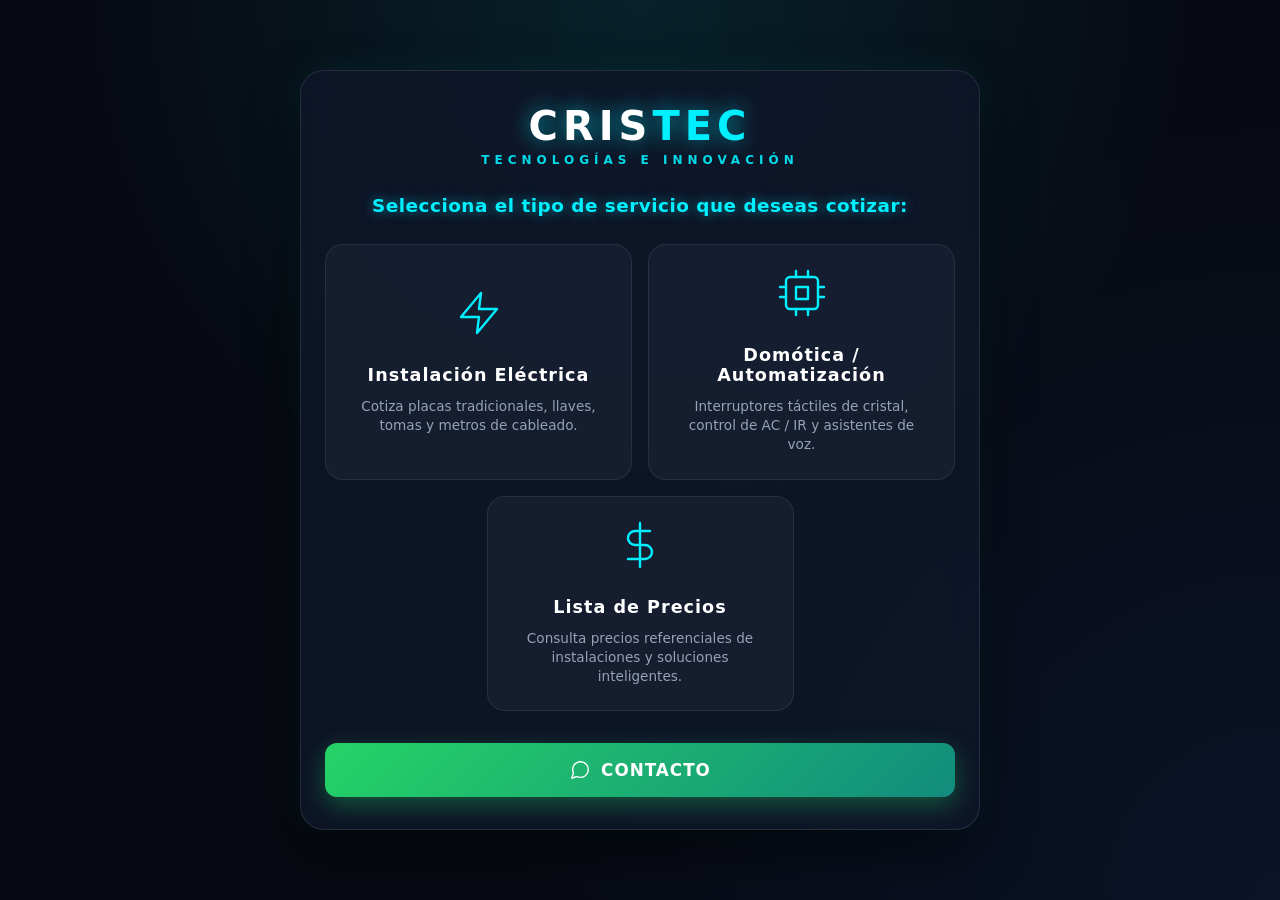
==== commit a2972bc9: "centrado el diseño" ====
--- a/index.html
+++ b/index.html
@@ -156,6 +156,12 @@
     @media (min-width: 500px) {
       .main-menu-grid {
         grid-template-columns: 1fr 1fr;
+      }
+
+      .main-menu-grid .menu-card:last-child {
+        grid-column: 1 / -1;
+        justify-self: center;
+        width: calc(50% - 8px);
       }
     }
 
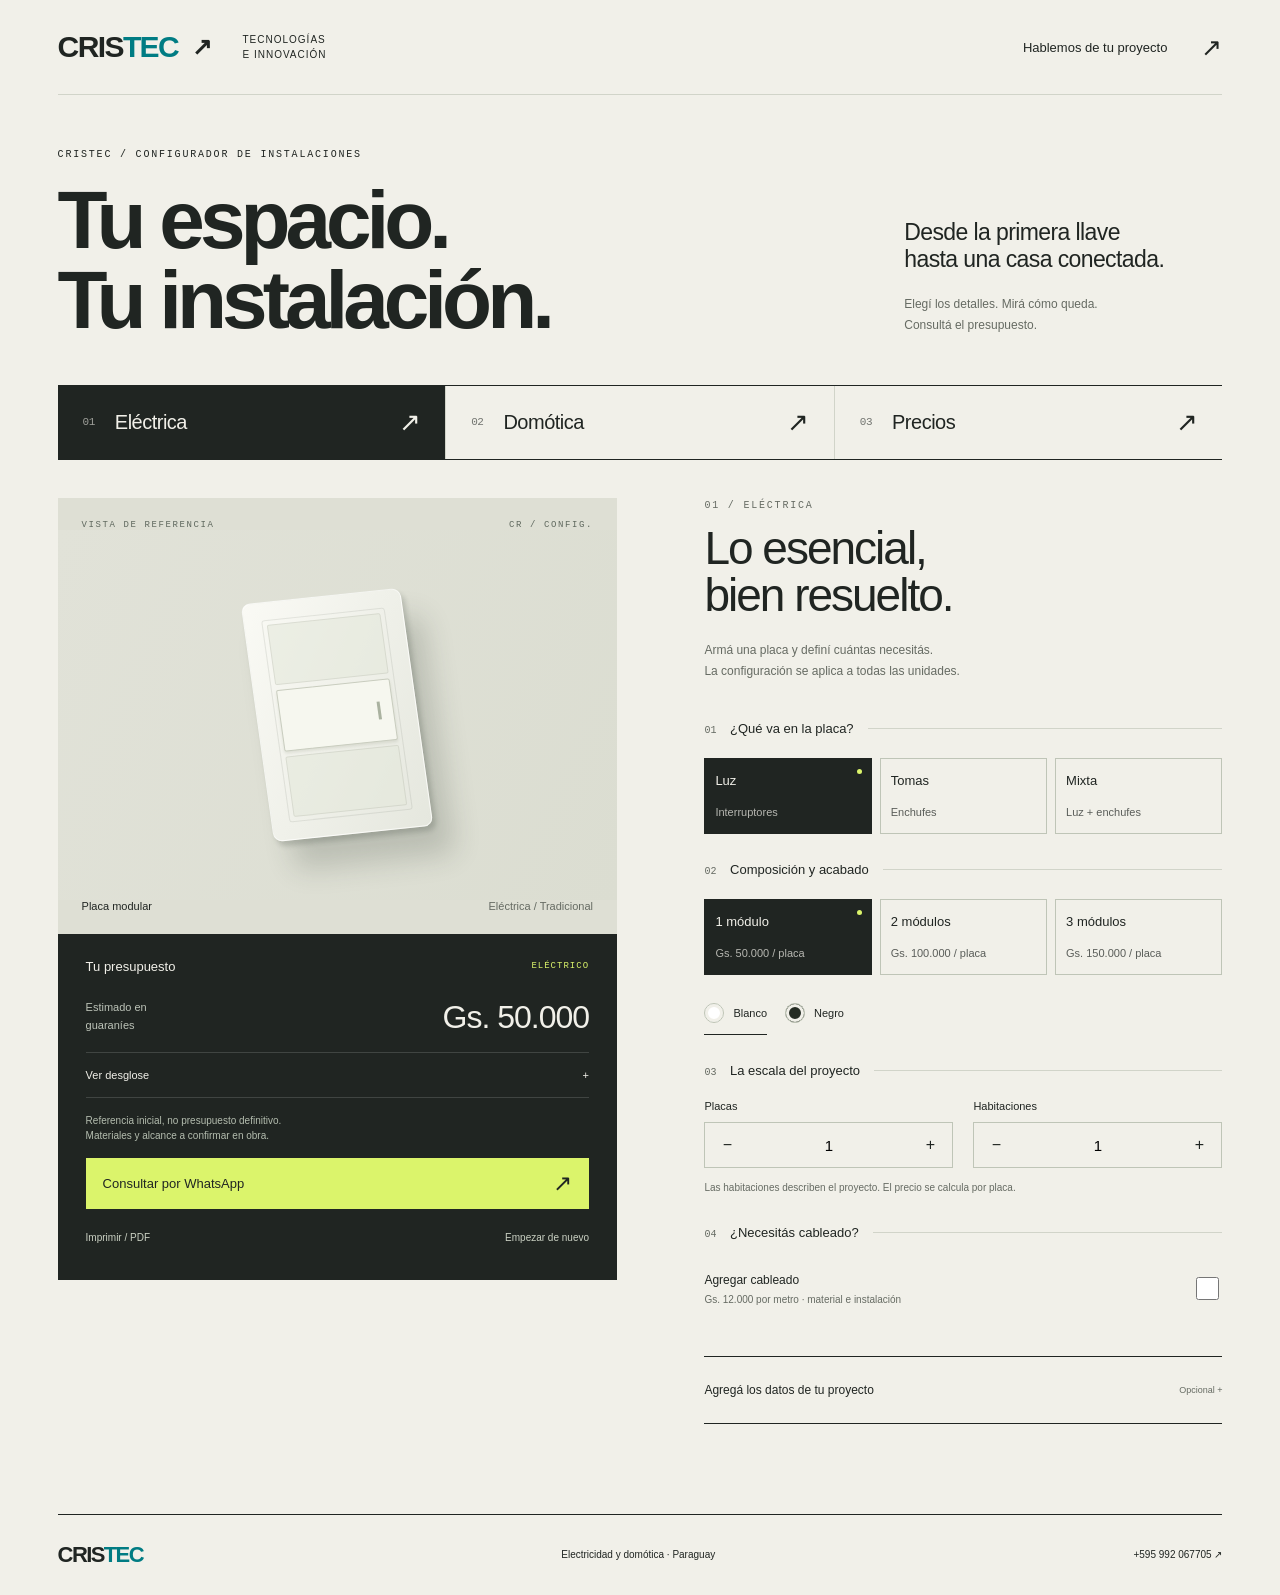
==== commit aa452018: "[verified] feat: redesign CRISTEC as a visual product configurator" ====
--- a/index.html
+++ b/index.html
@@ -1,1705 +1,97 @@
-<!DOCTYPE html>
-<html lang="es">
-<head>
-  <meta charset="UTF-8">
-  <meta name="viewport" content="width=device-width, initial-scale=1.0">
-  <title>CRISTEC - Cotizador Integrado</title>
-  <style>
-    :root {
-      --bg-dark: #070a12;
-      --card-bg: rgba(17, 24, 39, 0.75);
-      --card-border: rgba(255, 255, 255, 0.08);
-      --accent-cyan: #00f0ff;
-      --accent-blue: #2563eb;
-      --text-main: #f8fafc;
-      --text-muted: #94a3b8;
-    }
-
-    * {
-      box-sizing: border-box;
-      margin: 0;
-      padding: 0;
-      font-family: 'Segoe UI', system-ui, -apple-system, sans-serif;
-    }
-
-    body {
-      background-color: var(--bg-dark);
-      background-image: 
-        radial-gradient(circle at 50% 0%, rgba(0, 240, 255, 0.1) 0%, transparent 50%),
-        radial-gradient(circle at 100% 100%, rgba(37, 99, 235, 0.1) 0%, transparent 50%);
-      color: var(--text-main);
-      min-height: 100vh;
-      display: flex;
-      justify-content: center;
-      align-items: center;
-      padding: 20px 12px;
-    }
-
-    .container {
-      width: 100%;
-      max-width: 680px;
-      background: rgba(15, 23, 42, 0.85);
-      backdrop-filter: blur(16px);
-      -webkit-backdrop-filter: blur(16px);
-      border: 1px solid rgba(255, 255, 255, 0.1);
-      border-radius: 24px;
-      padding: 32px 24px;
-      box-shadow: 0 20px 50px rgba(0, 0, 0, 0.6), 0 0 30px rgba(0, 240, 255, 0.08);
-    }
-
-    /* Íconos SVG Profesionales */
-    .svg-icon {
-      width: 32px;
-      height: 32px;
-      stroke: var(--accent-cyan);
-      fill: none;
-      stroke-width: 1.5;
-      stroke-linecap: round;
-      stroke-linejoin: round;
-      margin-bottom: 4px;
-      transition: all 0.3s ease;
-    }
-
-    .menu-icon .svg-icon {
-      width: 48px;
-      height: 48px;
-      stroke-width: 1.2;
-    }
-
-    .btn-whatsapp .svg-icon {
-      width: 22px;
-      height: 22px;
-      stroke: #ffffff;
-      margin-bottom: 0;
-    }
-
-    .option-card.active .svg-icon {
-      stroke: #ffffff;
-    }
-
-    /* Header Marca */
-    .brand-header {
-      text-align: center;
-      margin-bottom: 28px;
-    }
-
-    .brand-logo {
-      font-size: 2.5rem;
-      font-weight: 900;
-      letter-spacing: 5px;
-      color: #ffffff;
-      text-transform: uppercase;
-      margin: 0;
-      text-shadow: 0 0 20px rgba(0, 240, 255, 0.6);
-    }
-
-    .brand-logo span {
-      color: var(--accent-cyan);
-    }
-
-    .brand-sub {
-      font-size: 0.75rem;
-      letter-spacing: 5px;
-      color: var(--accent-cyan);
-      text-transform: uppercase;
-      margin-top: 4px;
-      font-weight: 600;
-      opacity: 0.9;
-    }
-
-    /* Navegación y Vistas */
-    .btn-back {
-      display: inline-flex;
-      align-items: center;
-      gap: 8px;
-      background: rgba(255, 255, 255, 0.05);
-      border: 1px solid var(--card-border);
-      color: var(--accent-cyan);
-      padding: 8px 16px;
-      border-radius: 20px;
-      font-size: 0.85rem;
-      cursor: pointer;
-      margin-bottom: 20px;
-      transition: all 0.2s ease;
-    }
-
-    .btn-back:hover {
-      background: rgba(0, 240, 255, 0.15);
-      border-color: var(--accent-cyan);
-    }
-
-    .view-screen {
-      display: block;
-    }
-
-    .view-screen.hidden {
-      display: none;
-    }
-
-    /* Tarjetas del Menú Principal */
-    .menu-subtitle {
-      text-align: center;
-      color: var(--accent-cyan);
-      font-size: 1.15rem;
-      font-weight: 700;
-      margin-bottom: 28px;
-      text-shadow: 0 0 12px rgba(0, 240, 255, 0.5);
-      letter-spacing: 0.5px;
-    }
-
-    .main-menu-grid {
-      display: grid;
-      grid-template-columns: 1fr;
-      gap: 16px;
-    }
-
-    @media (min-width: 500px) {
-      .main-menu-grid {
-        grid-template-columns: 1fr 1fr;
-      }
-
-      .main-menu-grid .menu-card:last-child {
-        grid-column: 1 / -1;
-        justify-self: center;
-        width: calc(50% - 8px);
-      }
-    }
-
-    .menu-card {
-      background: rgba(30, 41, 59, 0.5);
-      border: 1px solid var(--card-border);
-      border-radius: 18px;
-      padding: 24px;
-      text-align: center;
-      cursor: pointer;
-      transition: all 0.3s ease;
-      display: flex;
-      flex-direction: column;
-      align-items: center;
-      justify-content: center;
-      gap: 12px;
-    }
-
-    .menu-card:hover {
-      border-color: var(--accent-cyan);
-      transform: translateY(-4px);
-      box-shadow: 0 10px 25px rgba(0, 240, 255, 0.2);
-      background: rgba(30, 41, 59, 0.8);
-    }
-
-    .menu-card h3 {
-      color: #fff;
-      font-size: 1.1rem;
-      letter-spacing: 1px;
-      margin-top: 8px;
-    }
-
-    .menu-card p {
-      color: var(--text-muted);
-      font-size: 0.85rem;
-      line-height: 1.4;
-    }
-
-    /* Secciones Estándar */
-    .section-title {
-      font-size: 0.95rem;
-      text-transform: uppercase;
-      letter-spacing: 1.5px;
-      color: var(--accent-cyan);
-      margin-bottom: 14px;
-      font-weight: 700;
-    }
-
-    .step-block {
-      background: rgba(30, 41, 59, 0.4);
-      border: 1px solid var(--card-border);
-      border-radius: 16px;
-      padding: 20px;
-      margin-bottom: 24px;
-    }
-
-    .step-block.center-header .section-title {
-      text-align: center;
-    }
-
-    .options-grid {
-      display: grid;
-      grid-template-columns: repeat(auto-fit, minmax(130px, 1fr));
-      gap: 12px;
-    }
-
-    .option-card {
-      background: rgba(15, 23, 42, 0.8);
-      border: 1px solid rgba(255, 255, 255, 0.08);
-      border-radius: 12px;
-      padding: 16px 12px;
-      text-align: center;
-      cursor: pointer;
-      transition: all 0.25s ease;
-      color: var(--text-muted);
-      display: flex;
-      flex-direction: column;
-      align-items: center;
-      justify-content: center;
-      gap: 8px;
-    }
-
-    .option-card:hover {
-      border-color: rgba(0, 240, 255, 0.5);
-      transform: translateY(-2px);
-      color: var(--text-main);
-      box-shadow: 0 4px 15px rgba(0, 240, 255, 0.15);
-    }
-
-    .option-card.active {
-      border-color: var(--accent-cyan);
-      background: rgba(0, 240, 255, 0.1);
-      color: #ffffff;
-      box-shadow: 0 0 20px rgba(0, 240, 255, 0.3);
-    }
-
-    .option-card .icon-label {
-      font-size: 1.8rem; /* Recuperado para que los emojis se vean bien */
-      display: flex;
-      align-items: center;
-      justify-content: center;
-    }
-
-    .option-card .title-label {
-      font-size: 0.9rem;
-      font-weight: 600;
-    }
-
-    /* Selector de color */
-    .color-selector {
-      display: flex;
-      gap: 12px;
-      margin-top: 14px;
-      justify-content: center;
-    }
-
-    .color-btn {
-      display: flex;
-      align-items: center;
-      gap: 8px;
-      padding: 8px 16px;
-      border-radius: 20px;
-      border: 1px solid var(--card-border);
-      background: rgba(15, 23, 42, 0.8);
-      color: var(--text-muted);
-      cursor: pointer;
-      font-size: 0.85rem;
-      transition: all 0.2s ease;
-    }
-
-    .color-btn.active {
-      border-color: var(--accent-cyan);
-      color: #fff;
-      box-shadow: 0 0 10px rgba(0, 240, 255, 0.25);
-    }
-
-    .color-dot {
-      width: 14px;
-      height: 14px;
-      border-radius: 50%;
-      border: 1px solid rgba(255,255,255,0.3);
-    }
-
-    .color-dot.black { background: #111; }
-    .color-dot.white { background: #fff; }
-
-    /* ESTUDIO DEL PRODUCTO AUTOMATIZACIÓN */
-    .product-stage {
-      position: relative;
-      width: 100%;
-      height: 320px;
-      border-radius: 16px;
-      background: radial-gradient(circle at center, rgba(30, 41, 59, 0.8) 0%, rgba(10, 15, 26, 0.95) 75%);
-      border: 1px solid rgba(0, 240, 255, 0.25);
-      display: flex;
-      justify-content: center;
-      align-items: center;
-      gap: 24px;
-      box-shadow: inset 0 0 40px rgba(0, 0, 0, 0.9), 0 10px 30px rgba(0,0,0,0.5);
-      overflow: hidden;
-      padding: 20px;
-      margin: 0 auto;
-    }
-
-    .switch-product {
-      width: 110px;
-      height: 185px;
-      border-radius: 12px;
-      padding: 14px 10px;
-      display: flex;
-      flex-direction: column;
-      align-items: center;
-      justify-content: space-between;
-      position: relative;
-      transition: all 0.4s cubic-bezier(0.4, 0, 0.2, 1);
-    }
-
-    .rings-wrapper {
-      display: flex;
-      flex-direction: column;
-      align-items: center;
-      justify-content: center;
-      gap: 14px;
-      flex: 1;
-      width: 100%;
-    }
-
-    .switch-product.black-glass {
-      background: linear-gradient(145deg, #232a36 0%, #0c0f17 100%);
-      border: 1px solid rgba(255, 255, 255, 0.18);
-      box-shadow: 
-        0 25px 45px rgba(0, 0, 0, 0.85),
-        0 0 25px rgba(0, 240, 255, 0.25),
-        inset 0 1px 1px rgba(255, 255, 255, 0.2);
-    }
-
-    .switch-product.white-glass {
-      background: linear-gradient(145deg, #ffffff 0%, #e2e8f0 100%);
-      border: 1px solid rgba(255, 255, 255, 0.9);
-      box-shadow: 
-        0 25px 45px rgba(0, 0, 0, 0.65),
-        0 0 20px rgba(255, 255, 255, 0.3),
-        inset 0 1px 2px rgba(255, 255, 255, 1);
-    }
-
-    .wifi-icon {
-      width: 16px;
-      height: 14px;
-      fill: #00f0ff;
-      filter: drop-shadow(0 0 4px #00f0ff);
-      stroke: none;
-    }
-
-    .switch-product.white-glass .wifi-icon {
-      fill: #0284c7;
-      filter: drop-shadow(0 0 3px #0284c7);
-    }
-
-    .touch-ring {
-      width: 26px;
-      height: 26px;
-      border-radius: 50%;
-      border: 2px solid #00f0ff;
-      box-shadow: 0 0 10px #00f0ff, inset 0 0 5px #00f0ff;
-      transition: all 0.3s ease;
-      animation: pulseLed 2.5s infinite ease-in-out;
-    }
-
-    .switch-product.white-glass .touch-ring {
-      border-color: #0284c7;
-      box-shadow: 0 0 8px #0284c7, inset 0 0 4px #0284c7;
-    }
-
-    @keyframes pulseLed {
-      0%, 100% { opacity: 0.75; transform: scale(1); }
-      50% { opacity: 1; transform: scale(1.05); }
-    }
-
-    .ac-controller-render {
-      width: 135px;
-      height: 135px;
-      background: linear-gradient(145deg, #2b2e34 0%, #17181c 100%);
-      border-radius: 28px;
-      border: 1px solid rgba(255, 255, 255, 0.12);
-      box-shadow: 
-        0 20px 40px rgba(0, 0, 0, 0.8),
-        0 0 15px rgba(0, 240, 255, 0.15);
-      position: relative;
-      display: flex;
-      justify-content: center;
-      align-items: center;
-      transition: all 0.4s ease;
-    }
-
-    .ac-power-btn {
-      width: 38px;
-      height: 38px;
-      border-radius: 50%;
-      border: 2px solid rgba(255, 255, 255, 0.8);
-      display: flex;
-      justify-content: center;
-      align-items: center;
-      box-shadow: 0 0 8px rgba(255, 255, 255, 0.2);
-    }
-
-    .ac-power-btn svg {
-      width: 18px;
-      height: 18px;
-      fill: #ffffff;
-      stroke: none;
-    }
-
-    .ac-wifi-icon {
-      position: absolute;
-      bottom: 14px;
-      left: 14px;
-      width: 14px;
-      height: 14px;
-      fill: #00f0ff;
-      stroke: none;
-      filter: drop-shadow(0 0 4px #00f0ff);
-    }
-
-    .stage-label {
-      position: absolute;
-      bottom: 10px;
-      font-size: 0.75rem;
-      color: var(--text-muted);
-      letter-spacing: 1px;
-      text-transform: uppercase;
-    }
-
-    /* RENDER DE PLACA ELÉCTRICA */
-    .mech-plate {
-      width: 140px;
-      height: 220px;
-      border-radius: 16px;
-      padding: 12px;
-      display: flex;
-      flex-direction: column;
-      justify-content: center;
-      align-items: center;
-      position: relative;
-      transition: all 0.3s ease;
-      margin: auto;
-    }
-
-    .mech-plate.white-plate {
-      background: linear-gradient(145deg, #ffffff 0%, #e2e8f0 100%);
-      border: 1px solid #cbd5e1;
-      box-shadow: 0 15px 35px rgba(0,0,0,0.5), inset 0 2px 4px rgba(255,255,255,1);
-    }
-
-    .mech-plate.black-plate {
-      background: linear-gradient(145deg, #2a3241 0%, #0f172a 100%);
-      border: 1px solid #334155;
-      box-shadow: 0 15px 35px rgba(0,0,0,0.8), inset 0 1px 2px rgba(255,255,255,0.1);
-    }
-
-    .mech-frame {
-      width: 100%;
-      height: 100%;
-      border-radius: 8px;
-      padding: 6px;
-      display: flex;
-      flex-direction: column;
-      gap: 6px;
-    }
-
-    .white-plate .mech-frame {
-      background: #f1f5f9;
-      border: 1px solid #cbd5e1;
-    }
-
-    .black-plate .mech-frame {
-      background: #0f172a;
-      border: 1px solid #1e293b;
-    }
-
-    .module-slot {
-      flex: 1;
-      border-radius: 6px;
-      display: flex;
-      align-items: center;
-      justify-content: center;
-      position: relative;
-    }
-
-    .mod-switch {
-      width: 100%;
-      height: 100%;
-      border-radius: 4px;
-      display: flex;
-      align-items: center;
-      justify-content: flex-end;
-      padding-right: 10px;
-      box-shadow: inset 0 1px 2px rgba(255,255,255,0.3), 0 2px 4px rgba(0,0,0,0.2);
-    }
-
-    .white-plate .mod-switch {
-      background: linear-gradient(180deg, #ffffff 0%, #f1f5f9 100%);
-      border: 1px solid #cbd5e1;
-    }
-
-    .black-plate .mod-switch {
-      background: linear-gradient(180deg, #334155 0%, #1e293b 100%);
-      border: 1px solid #475569;
-    }
-
-    .mod-switch-indicator {
-      width: 3px;
-      height: 14px;
-      border-radius: 2px;
-    }
-
-    .white-plate .mod-switch-indicator { background: #cbd5e1; }
-    .black-plate .mod-switch-indicator { background: #64748b; }
-
-    .mod-socket {
-      width: 100%;
-      height: 100%;
-      border-radius: 4px;
-      display: flex;
-      flex-direction: column;
-      align-items: center;
-      justify-content: center;
-      gap: 4px;
-      box-shadow: inset 0 1px 2px rgba(0,0,0,0.1);
-    }
-
-    .white-plate .mod-socket {
-      background: #ffffff;
-      border: 1px solid #cbd5e1;
-    }
-
-    .black-plate .mod-socket {
-      background: #1e293b;
-      border: 1px solid #334155;
-    }
-
-    .socket-holes {
-      display: flex;
-      gap: 16px;
-      align-items: center;
-    }
-
-    .hole-pin {
-      width: 6px;
-      height: 6px;
-      border-radius: 50%;
-    }
-
-    .white-plate .hole-pin { background: #334155; }
-    .black-plate .hole-pin { background: #020617; }
-
-    .hole-ground {
-      width: 4px;
-      height: 8px;
-      border-radius: 2px;
-    }
-
-    .white-plate .hole-ground { background: #334155; }
-    .black-plate .hole-ground { background: #020617; }
-
-    .mod-blank {
-      width: 100%;
-      height: 100%;
-      border-radius: 4px;
-      opacity: 0.6;
-    }
-
-    .white-plate .mod-blank {
-      background: #f8fafc;
-      border: 1px dashed #e2e8f0;
-    }
-
-    .black-plate .mod-blank {
-      background: #0f172a;
-      border: 1px dashed #1e293b;
-    }
-
-    .stage-badges {
-      position: absolute;
-      bottom: 14px;
-      left: 50%;
-      transform: translateX(-50%);
-      display: flex;
-      gap: 10px;
-      justify-content: center;
-      width: max-content;
-      max-width: 90%;
-    }
-
-    .stage-badge {
-      background: rgba(15, 23, 42, 0.9);
-      backdrop-filter: blur(8px);
-      border: 1px solid var(--accent-cyan);
-      border-radius: 12px;
-      padding: 6px 12px;
-      display: flex;
-      align-items: center;
-      gap: 6px;
-      box-shadow: 0 4px 15px rgba(0, 0, 0, 0.6);
-      font-size: 0.8rem;
-      color: #fff;
-      white-space: nowrap;
-    }
-
-    .stage-badge .highlight {
-      color: var(--accent-cyan);
-      font-weight: bold;
-    }
-
-    /* Contadores y Campo Editable */
-    .counter-control {
-      display: flex;
-      align-items: center;
-      justify-content: center;
-      gap: 12px;
-      margin-top: 6px;
-    }
-
-    .counter-btn {
-      width: 36px;
-      height: 36px;
-      border-radius: 8px;
-      border: 1px solid var(--accent-cyan);
-      background: rgba(0, 240, 255, 0.1);
-      color: var(--accent-cyan);
-      font-size: 1.1rem;
-      font-weight: bold;
-      cursor: pointer;
-      display: flex;
-      align-items: center;
-      justify-content: center;
-      transition: all 0.2s ease;
-    }
-
-    .counter-btn:hover {
-      background: var(--accent-cyan);
-      color: #000;
-    }
-
-    .counter-num-box {
-      display: flex;
-      align-items: center;
-      gap: 6px;
-      background: rgba(15, 23, 42, 0.9);
-      border: 1px solid rgba(255, 255, 255, 0.15);
-      padding: 6px 14px;
-      border-radius: 8px;
-    }
-
-    .counter-num {
-      font-size: 1.1rem;
-      font-weight: bold;
-      color: #fff;
-      min-width: 20px;
-      text-align: center;
-    }
-
-    .counter-input {
-      background: transparent;
-      border: none;
-      color: #ffffff;
-      font-size: 1.1rem;
-      font-weight: bold;
-      width: 65px;
-      text-align: center;
-      outline: none;
-      -moz-appearance: textfield;
-      appearance: none;
-    }
-
-    .counter-input::-webkit-outer-spin-button,
-    .counter-input::-webkit-inner-spin-button {
-      -webkit-appearance: none;
-      margin: 0;
-    }
-
-    .counter-unit {
-      font-size: 0.8rem;
-      color: var(--accent-cyan);
-      font-weight: 700;
-      letter-spacing: 1px;
-    }
-
-    /* Resumen */
-    .summary-card {
-      background: rgba(15, 23, 42, 0.9);
-      border: 1px solid var(--card-border);
-      border-left: 4px solid var(--accent-cyan);
-      border-radius: 12px;
-      padding: 18px;
-      margin-top: 20px;
-    }
-
-    .summary-title {
-      font-size: 0.85rem;
-      text-transform: uppercase;
-      letter-spacing: 1px;
-      color: var(--accent-cyan);
-      margin-bottom: 10px;
-      font-weight: 700;
-    }
-
-    .summary-item {
-      display: flex;
-      justify-content: space-between;
-      font-size: 0.95rem;
-      margin-bottom: 6px;
-      color: var(--text-muted);
-    }
-
-    .summary-item span.val {
-      color: #ffffff;
-      font-weight: 600;
-    }
-
-    .summary-item.estimated-price {
-      border-top: 1px solid rgba(0, 240, 255, 0.25);
-      color: var(--accent-cyan);
-      font-weight: 700;
-      margin-top: 8px;
-      padding-top: 16px;
-    }
-
-    .summary-item.estimated-price span.val {
-      color: var(--accent-cyan);
-      font-size: 1.05rem;
-    }
-
-    /* Botón WhatsApp */
-    .btn-whatsapp {
-      display: flex;
-      align-items: center;
-      justify-content: center;
-      gap: 10px;
-      width: 100%;
-      padding: 16px;
-      background: linear-gradient(135deg, #25D366 0%, #128C7E 100%);
-      color: #ffffff;
-      border: none;
-      border-radius: 12px;
-      font-size: 1.05rem;
-      font-weight: 700;
-      text-transform: uppercase;
-      letter-spacing: 1px;
-      cursor: pointer;
-      margin-top: 20px;
-      box-shadow: 0 8px 25px rgba(37, 211, 102, 0.35);
-      transition: all 0.25s ease;
-      text-decoration: none;
-    }
-
-    .btn-whatsapp:hover {
-      transform: translateY(-2px);
-      box-shadow: 0 12px 30px rgba(37, 211, 102, 0.5);
-    }
-
-    .wifi-signal-icon {
-      width: 32px;
-      height: 32px;
-      display: block;
-      stroke: var(--accent-cyan);
-      fill: none;
-    }
-
-    .option-card.active .wifi-signal-icon {
-      stroke: #ffffff;
-    }
-
-  </style>
-</head>
-<body>
-
-<div class="container">
-  <!-- Header General -->
-  <div class="brand-header">
-    <h1 class="brand-logo">CRIS<span>TEC</span></h1>
-    <div class="brand-sub">Tecnologías e Innovación</div>
-  </div>
-
-  <!-- VISTA 1: MENÚ PRINCIPAL -->
-  <div id="view-menu" class="view-screen">
-    <p class="menu-subtitle">Selecciona el tipo de servicio que deseas cotizar:</p>
-    
-    <div class="main-menu-grid">
-      <div class="menu-card" onclick="openView('electrica')">
-        <div class="menu-icon">
-          <!-- Ícono Eléctrico Minimalista -->
-          <svg class="svg-icon" viewBox="0 0 24 24">
-            <polygon points="13 2 3 14 12 14 11 22 21 10 12 10 13 2"></polygon>
-          </svg>
-        </div>
-        <h3>Instalación Eléctrica</h3>
-        <p>Cotiza placas tradicionales, llaves, tomas y metros de cableado.</p>
-      </div>
-
-      <div class="menu-card" onclick="openView('automatizacion')">
-        <div class="menu-icon">
-          <!-- Ícono Smart Home Minimalista -->
-          <svg class="svg-icon" viewBox="0 0 24 24">
-            <rect x="4" y="4" width="16" height="16" rx="2" ry="2"></rect>
-            <rect x="9" y="9" width="6" height="6"></rect>
-            <line x1="9" y1="1" x2="9" y2="4"></line>
-            <line x1="15" y1="1" x2="15" y2="4"></line>
-            <line x1="9" y1="20" x2="9" y2="23"></line>
-            <line x1="15" y1="20" x2="15" y2="23"></line>
-            <line x1="20" y1="9" x2="23" y2="9"></line>
-            <line x1="20" y1="14" x2="23" y2="14"></line>
-            <line x1="1" y1="9" x2="4" y2="9"></line>
-            <line x1="1" y1="14" x2="4" y2="14"></line>
-          </svg>
-        </div>
-        <h3>Domótica / Automatización</h3>
-        <p>Interruptores táctiles de cristal, control de AC / IR y asistentes de voz.</p>
-      </div>
-
-      <div class="menu-card" onclick="openView('precios')">
-        <div class="menu-icon">
-          <!-- Ícono de precios -->
-          <svg class="svg-icon" viewBox="0 0 24 24">
-            <path d="M12 1v22"></path>
-            <path d="M17 5H9.5a3.5 3.5 0 0 0 0 7h5a3.5 3.5 0 0 1 0 7H6"></path>
-          </svg>
-        </div>
-        <h3>Lista de Precios</h3>
-        <p>Consulta precios referenciales de instalaciones y soluciones inteligentes.</p>
-      </div>
-    </div>
-
-    <!-- Botón de WhatsApp Directo en el Menú -->
-    <button class="btn-whatsapp" onclick="sendWhatsAppGeneral()" style="margin-top: 32px;">
-      <svg class="svg-icon" viewBox="0 0 24 24">
-        <path d="M21 11.5a8.38 8.38 0 0 1-.9 3.8 8.5 8.5 0 0 1-7.6 4.7 8.38 8.38 0 0 1-3.8-.9L3 21l1.9-5.7a8.38 8.38 0 0 1-.9-3.8 8.5 8.5 0 0 1 4.7-7.6 8.38 8.38 0 0 1 3.8-.9h.5a8.48 8.48 0 0 1 8 8v.5z"></path>
-      </svg>
-      <span>Contacto</span>
-    </button>
-  </div>
-
-  <!-- VISTA 2: COTIZADOR ELÉCTRICO -->
-  <div id="view-electrica" class="view-screen hidden">
-    <button class="btn-back" onclick="openView('menu')">
-      <svg viewBox="0 0 24 24" width="16" height="16" stroke="currentColor" stroke-width="2" fill="none"><line x1="19" y1="12" x2="5" y2="12"></line><polyline points="12 19 5 12 12 5"></polyline></svg>
-      Volver al Menú
-    </button>
-
-    <!-- Paso 1: Datos Generales -->
-    <div class="step-block">
-      <div class="section-title">1. Datos del Proyecto</div>
-      <div style="display: grid; grid-template-columns: 1fr 1fr; gap: 16px;">
-        <div>
-          <div style="text-align: center; font-size: 0.85rem; color: var(--text-muted); margin-bottom: 6px;">Habitaciones</div>
-          <div class="counter-control">
-            <button class="counter-btn" onclick="changeHabitacionesElec(-1)">-</button>
-            <div class="counter-num-box">
-              <span class="counter-num" id="hab-qty-elec">1</span>
-            </div>
-            <button class="counter-btn" onclick="changeHabitacionesElec(1)">+</button>
-          </div>
-        </div>
-        <div>
-          <div style="text-align: center; font-size: 0.85rem; color: var(--text-muted); margin-bottom: 6px;">Puntos Totales</div>
-          <div class="counter-control">
-            <button class="counter-btn" onclick="changePuntosTotalesElec(-1)">-</button>
-            <div class="counter-num-box">
-              <span class="counter-num" id="puntos-totales-qty-elec">1</span>
-            </div>
-            <button class="counter-btn" onclick="changePuntosTotalesElec(1)">+</button>
-          </div>
-        </div>
-      </div>
-    </div>
-
-    <!-- Paso 2: Selección de Elementos -->
-    <div class="step-block">
-      <div class="section-title">2. Elementos a Requerir</div>
-
-      <div class="options-grid" id="tipo-grid-elec">
-        <div class="option-card active" onclick="selectTipoElec('Interruptores', this)">
-          <span class="icon-label">
-            <!-- Ícono Foco -->
-            <svg class="svg-icon" viewBox="0 0 24 24"><path d="M9 18h6"></path><path d="M10 22h4"></path><path d="M15.09 14c.18-.98.65-1.74 1.41-2.5A4.65 4.65 0 0 0 18 8 6 6 0 0 0 6 8c0 1.5.5 2.5 1.5 3.5.76.76 1.23 1.52 1.41 2.5"></path></svg>
-          </span>
-          <div class="title-label">Puntos de Luz</div>
-        </div>
-        <div class="option-card" onclick="selectTipoElec('Enchufes', this)">
-          <span class="icon-label">
-            <!-- Ícono Enchufe -->
-            <svg class="svg-icon" viewBox="0 0 24 24"><path d="M12 22v-5"></path><path d="M9 8V2"></path><path d="M15 8V2"></path><path d="M18 8v5a4 4 0 0 1-4 4h-4a4 4 0 0 1-4-4V8Z"></path></svg>
-          </span>
-          <div class="title-label">Enchufes</div>
-        </div>
-        <div class="option-card" onclick="selectTipoElec('Ambos', this)">
-          <span class="icon-label">
-            <!-- Ícono Rayo -->
-            <svg class="svg-icon" viewBox="0 0 24 24"><polygon points="13 2 3 14 12 14 11 22 21 10 12 10 13 2"></polygon></svg>
-          </span>
-          <div class="title-label">Ambos (Luz + Enchufe)</div>
-        </div>
-      </div>
-    </div>
-
-    <!-- Paso 3: Selección de Puntos por Placa -->
-    <div class="step-block">
-      <div class="section-title">3. Configuración de Placa (Módulos por Placa)</div>
-      
-      <div class="options-grid" id="puntos-grid-elec">
-        <div class="option-card active" onclick="selectPuntoElec(1, this)">
-          <span class="icon-label" id="icon-punto-1-elec">
-            <svg class="svg-icon" viewBox="0 0 24 24"><path d="M9 18h6"></path><path d="M10 22h4"></path><path d="M15.09 14c.18-.98.65-1.74 1.41-2.5A4.65 4.65 0 0 0 18 8 6 6 0 0 0 6 8c0 1.5.5 2.5 1.5 3.5.76.76 1.23 1.52 1.41 2.5"></path></svg>
-          </span>
-          <div class="title-label" id="lbl-punto-1-elec">1 Punto</div>
-        </div>
-        <div class="option-card" onclick="selectPuntoElec(2, this)">
-          <span class="icon-label" id="icon-punto-2-elec">
-            <svg class="svg-icon" viewBox="0 0 24 24"><path d="M9 18h6"></path><path d="M10 22h4"></path><path d="M15.09 14c.18-.98.65-1.74 1.41-2.5A4.65 4.65 0 0 0 18 8 6 6 0 0 0 6 8c0 1.5.5 2.5 1.5 3.5.76.76 1.23 1.52 1.41 2.5"></path></svg>
-          </span>
-          <div class="title-label" id="lbl-punto-2-elec">2 Puntos</div>
-        </div>
-        <div class="option-card" onclick="selectPuntoElec(3, this)">
-          <span class="icon-label" id="icon-punto-3-elec">
-            <svg class="svg-icon" viewBox="0 0 24 24"><path d="M9 18h6"></path><path d="M10 22h4"></path><path d="M15.09 14c.18-.98.65-1.74 1.41-2.5A4.65 4.65 0 0 0 18 8 6 6 0 0 0 6 8c0 1.5.5 2.5 1.5 3.5.76.76 1.23 1.52 1.41 2.5"></path></svg>
-          </span>
-          <div class="title-label" id="lbl-punto-3-elec">3 Puntos</div>
-        </div>
-      </div>
-
-      <div class="color-selector">
-        <div class="color-btn active" id="btn-color-white-elec" onclick="selectColorElec('white')">
-          <span class="color-dot white"></span> Blanco
-        </div>
-        <div class="color-btn" id="btn-color-black-elec" onclick="selectColorElec('black')">
-          <span class="color-dot black"></span> Negro
-        </div>
-      </div>
-    </div>
-
-    <!-- Paso 4: Cableado -->
-    <div class="step-block">
-      <div class="section-title">4. Cableado Eléctrico</div>
-
-      <div class="options-grid">
-        <div class="option-card" id="card-cableado-elec" onclick="toggleCableadoElec()">
-          <span class="icon-label">
-            <svg class="svg-icon" viewBox="0 0 24 24"><path d="M12 22v-5"></path><path d="M9 8V2"></path><path d="M15 8V2"></path><path d="M18 8v5a4 4 0 0 1-4 4h-4a4 4 0 0 1-4-4V8Z"></path></svg>
-          </span>
-          <div class="title-label">Incluir Cableado</div>
-        </div>
-      </div>
-
-      <div id="cableado-count-section-elec" style="display: none; margin-top: 15px;">
-        <div style="text-align: center; font-size: 0.85rem; color: var(--text-muted); margin-bottom: 8px;">
-          Ingresa la cantidad exacta de metros requerida:
-        </div>
-        <div class="counter-control">
-          <button class="counter-btn" onclick="changeMetrosElec(-5)">-5</button>
-          <button class="counter-btn" onclick="changeMetrosElec(-1)">-1</button>
-          <div class="counter-num-box">
-            <input type="number" class="counter-input" id="metros-qty-elec" value="10" min="1" oninput="inputMetrosElec(this.value)" onchange="validateMetrosElec(this)">
-            <span class="counter-unit">METROS</span>
-          </div>
-          <button class="counter-btn" onclick="changeMetrosElec(1)">+1</button>
-          <button class="counter-btn" onclick="changeMetrosElec(5)">+5</button>
-        </div>
-      </div>
-    </div>
-
-    <div class="step-block center-header">
-      <div class="section-title">Vista de Referencia</div>
-
-      <div class="product-stage">
-        <div class="mech-plate white-plate" id="plate-render-elec">
-          <div class="mech-frame" id="plate-frame-elec"></div>
-        </div>
-
-        <div class="stage-badges">
-          <div class="stage-badge" id="badge-cableado-elec" style="display: none;">
-            <span>⚡ Cableado:</span>
-            <span class="highlight" id="badge-metros-val-elec">10 METROS</span>
-          </div>
-          <div class="stage-badge" id="badge-tipo-elec">
-            <span>Modo:</span>
-            <span class="highlight" id="badge-tipo-val-elec">Interruptores</span>
-          </div>
-        </div>
-      </div>
-    </div>
-
-    <div class="summary-card">
-      <div class="summary-title">Resumen de Cotización Eléctrica</div>
-      <div class="summary-item">
-        <span>Habitaciones:</span>
-        <span class="val" id="resumen-hab-elec">1</span>
-      </div>
-      <div class="summary-item">
-        <span>Puntos Totales:</span>
-        <span class="val" id="resumen-puntos-totales-elec">1</span>
-      </div>
-      <div class="summary-item">
-        <span>Tipo de Elemento:</span>
-        <span class="val" id="resumen-tipo-elec">Puntos de Luz</span>
-      </div>
-      <div class="summary-item">
-        <span>Placa / Módulos:</span>
-        <span class="val" id="resumen-switch-elec">1 Punto (Blanco)</span>
-      </div>
-      <div class="summary-item">
-        <span>Cableado Requerido:</span>
-        <span class="val" id="resumen-cableado-elec">No incluido</span>
-      </div>
-      <div class="summary-item estimated-price">
-        <span>Precio estimado de lo solicitado:</span>
-        <span class="val" id="resumen-precio-elec">Gs. 50.000</span>
-      </div>
-    </div>
-
-    <button class="btn-whatsapp" onclick="sendWhatsAppElec()">
-      <svg class="svg-icon" viewBox="0 0 24 24">
-        <path d="M21 11.5a8.38 8.38 0 0 1-.9 3.8 8.5 8.5 0 0 1-7.6 4.7 8.38 8.38 0 0 1-3.8-.9L3 21l1.9-5.7a8.38 8.38 0 0 1-.9-3.8 8.5 8.5 0 0 1 4.7-7.6 8.38 8.38 0 0 1 3.8-.9h.5a8.48 8.48 0 0 1 8 8v.5z"></path>
-      </svg>
-      <span>Solicitar Cotización</span>
-    </button>
-  </div>
-
-  <!-- VISTA 3: AUTOMATIZACIÓN -->
-  <div id="view-automatizacion" class="view-screen hidden">
-    <button class="btn-back" onclick="openView('menu')">
-      <svg viewBox="0 0 24 24" width="16" height="16" stroke="currentColor" stroke-width="2" fill="none"><line x1="19" y1="12" x2="5" y2="12"></line><polyline points="12 19 5 12 12 5"></polyline></svg>
-      Volver al Menú
-    </button>
-
-    <!-- Paso 1: Datos Generales -->
-    <div class="step-block">
-      <div class="section-title">1. Datos del Proyecto</div>
-      <div style="display: grid; grid-template-columns: 1fr 1fr; gap: 16px;">
-        <div>
-          <div style="text-align: center; font-size: 0.85rem; color: var(--text-muted); margin-bottom: 6px;">Habitaciones</div>
-          <div class="counter-control">
-            <button class="counter-btn" onclick="changeHabitacionesAuto(-1)">-</button>
-            <div class="counter-num-box">
-              <span class="counter-num" id="hab-qty-auto">1</span>
-            </div>
-            <button class="counter-btn" onclick="changeHabitacionesAuto(1)">+</button>
-          </div>
-        </div>
-        <div>
-          <div style="text-align: center; font-size: 0.85rem; color: var(--text-muted); margin-bottom: 6px;">Puntos Totales</div>
-          <div class="counter-control">
-            <button class="counter-btn" onclick="changePuntosTotalesAuto(-1)">-</button>
-            <div class="counter-num-box">
-              <span class="counter-num" id="puntos-totales-qty-auto">1</span>
-            </div>
-            <button class="counter-btn" onclick="changePuntosTotalesAuto(1)">+</button>
-          </div>
-        </div>
-      </div>
-    </div>
-
-    <!-- Paso 2: Interruptores Táctiles Wi-Fi -->
-    <div class="step-block">
-      <div class="section-title">2. Interruptores Táctiles de Cristal</div>
-      
-      <div class="options-grid" id="puntos-grid-auto">
-        <!-- 1 Punto - 1 Barra Wi-Fi -->
-        <div class="option-card active" onclick="selectPuntoAuto(1, this)">
-          <span class="icon-label">
-            <svg class="wifi-signal-icon" viewBox="0 0 24 24" stroke-width="2.5" stroke-linecap="round">
-              <circle cx="12" cy="19" r="1.5" fill="currentColor" stroke="none"/>
-              <path d="M8.5 15.5a5 5 0 0 1 7 0" />
-              <path d="M5 12a10 10 0 0 1 14 0" opacity="0.25"/>
-            </svg>
-          </span>
-          <div class="title-label">1 Punto</div>
-        </div>
-
-        <!-- 2 Puntos - 2 Barras Wi-Fi -->
-        <div class="option-card" onclick="selectPuntoAuto(2, this)">
-          <span class="icon-label">
-            <svg class="wifi-signal-icon" viewBox="0 0 24 24" stroke-width="2.5" stroke-linecap="round">
-              <circle cx="12" cy="19" r="1.5" fill="currentColor" stroke="none"/>
-              <path d="M8.5 15.5a5 5 0 0 1 7 0" />
-              <path d="M5 12a10 10 0 0 1 14 0" />
-              <path d="M2 8.5a15 15 0 0 1 20 0" opacity="0.25"/>
-            </svg>
-          </span>
-          <div class="title-label">2 Puntos</div>
-        </div>
-
-        <!-- 3 Puntos - 3 Barras Wi-Fi -->
-        <div class="option-card" onclick="selectPuntoAuto(3, this)">
-          <span class="icon-label">
-            <svg class="wifi-signal-icon" viewBox="0 0 24 24" stroke-width="2.5" stroke-linecap="round">
-              <circle cx="12" cy="19" r="1.5" fill="currentColor" stroke="none"/>
-              <path d="M8.5 15.5a5 5 0 0 1 7 0" />
-              <path d="M5 12a10 10 0 0 1 14 0" />
-              <path d="M2 8.5a15 15 0 0 1 20 0" />
-            </svg>
-          </span>
-          <div class="title-label">3 Puntos</div>
-        </div>
-      </div>
-
-      <!-- Color -->
-      <div class="color-selector">
-        <div class="color-btn active" id="btn-color-black-auto" onclick="selectColorAuto('black')">
-          <span class="color-dot black"></span> Negro Cristal
-        </div>
-        <div class="color-btn" id="btn-color-white-auto" onclick="selectColorAuto('white')">
-          <span class="color-dot white"></span> Blanco Cristal
-        </div>
-      </div>
-    </div>
-
-    <!-- Paso 3: Control de Aire / IR -->
-    <div class="step-block">
-      <div class="section-title">3. Control de Aire Acondicionado / IR</div>
-
-      <div class="options-grid">
-        <div class="option-card" id="card-ac-auto" onclick="toggleACAuto()">
-          <span class="icon-label">❄️</span>
-          <div class="title-label">Control Smart AC / IR</div>
-        </div>
-      </div>
-
-      <div id="ac-count-section-auto" style="display: none; margin-top: 15px;">
-        <div style="text-align: center; font-size: 0.85rem; color: var(--text-muted); margin-bottom: 8px;">
-          Cantidad de Equipos de AC a Automatizar:
-        </div>
-        <div class="counter-control">
-          <button class="counter-btn" onclick="changeACCountAuto(-1)">-</button>
-          <div class="counter-num-box">
-            <span class="counter-num" id="ac-qty-auto">1</span>
-          </div>
-          <button class="counter-btn" onclick="changeACCountAuto(1)">+</button>
-        </div>
-      </div>
-    </div>
-
-    <!-- Muestra de Producto -->
-    <div class="step-block">
-      <div class="section-title">Vista de Producto</div>
-
-      <div class="product-stage">
-        <div class="switch-product black-glass" id="switch-render-auto">
-          <svg class="wifi-icon" viewBox="0 0 24 24">
-            <path d="M12 3c-4.97 0-9.47 2.01-12.73 5.27l2.12 2.12c2.72-2.72 6.47-4.39 10.61-4.39 4.14 0 7.89 1.67 10.61 4.39l2.12-2.12c-3.26-3.26-7.76-5.27-12.73-5.27zm0 6c-3.31 0-6.31 1.34-8.49 3.51l2.12 2.12c1.63-1.63 3.88-2.63 6.37-2.63 2.49 0 4.74 1 6.37 2.63l2.12-2.12c-2.18-2.17-5.18-3.51-8.49-3.51zm0 6c-1.66 0-3 1.34-3 3s1.34 3 3 3 3-1.34 3-3-1.34-3-3-3z"/>
-          </svg>
-
-          <div class="rings-wrapper" id="rings-container-auto">
-            <div class="touch-ring"></div>
-          </div>
-        </div>
-
-        <div class="ac-controller-render" id="ac-render-auto" style="display: none;">
-          <div class="ac-power-btn">
-            <svg viewBox="0 0 24 24">
-              <path d="M13 3h-2v10h2V3zm4.83 2.17l-1.42 1.42C17.99 7.86 19 9.81 19 12c0 3.87-3.13 7-7 7s-7-3.13-7-7c0-2.19 1.01-4.14 2.58-5.42L6.17 5.17C4.23 6.82 3 9.26 3 12c0 4.97 4.03 9 9 9s9-4.03 9-9c0-2.74-1.23-5.18-3.17-6.83z"/>
-            </svg>
-          </div>
-          <svg class="ac-wifi-icon" viewBox="0 0 24 24">
-            <path d="M12 3c-4.97 0-9.47 2.01-12.73 5.27l2.12 2.12c2.72-2.72 6.47-4.39 10.61-4.39 4.14 0 7.89 1.67 10.61 4.39l2.12-2.12c-3.26-3.26-7.76-5.27-12.73-5.27zm0 6c-3.31 0-6.31 1.34-8.49 3.51l2.12 2.12c1.63-1.63 3.88-2.63 6.37-2.63 2.49 0 4.74 1 6.37 2.63l2.12-2.12c-2.18-2.17-5.18-3.51-8.49-3.51zm0 6c-1.66 0-3 1.34-3 3s1.34 3 3 3 3-1.34 3-3-1.34-3-3-3z"/>
-          </svg>
-        </div>
-
-        <div class="stage-label" id="stage-caption-auto">Placa Táctil Wi-Fi</div>
-      </div>
-    </div>
-
-    <!-- Paso 4: Asistentes de Voz -->
-    <div class="step-block">
-      <div class="section-title">4. Ecosistema y Control</div>
-
-      <div class="options-grid">
-        <div class="option-card" onclick="togglePlatformAuto(this, 'Amazon Alexa')">
-          <span class="icon-label">
-            <!-- Ícono Micrófono -->
-            <svg class="svg-icon" viewBox="0 0 24 24"><path d="M12 2a3 3 0 0 0-3 3v7a3 3 0 0 0 6 0V5a3 3 0 0 0-3-3Z"></path><path d="M19 10v2a7 7 0 0 1-14 0v-2"></path><line x1="12" y1="19" x2="12" y2="22"></line></svg>
-          </span>
-          <div class="title-label">Alexa</div>
-        </div>
-        <div class="option-card" onclick="togglePlatformAuto(this, 'Google Home')">
-          <span class="icon-label">
-            <!-- Ícono Altavoz -->
-            <svg class="svg-icon" viewBox="0 0 24 24"><polygon points="11 5 6 9 2 9 2 15 6 15 11 19 11 5"></polygon><path d="M15.54 8.46a5 5 0 0 1 0 7.07"></path><path d="M19.07 4.93a10 10 0 0 1 0 14.14"></path></svg>
-          </span>
-          <div class="title-label">Google Home</div>
-        </div>
-        <div class="option-card" onclick="togglePlatformAuto(this, 'App Móvil')">
-          <span class="icon-label">
-            <!-- Ícono Smartphone -->
-            <svg class="svg-icon" viewBox="0 0 24 24"><rect x="5" y="2" width="14" height="20" rx="2" ry="2"></rect><line x1="12" y1="18" x2="12.01" y2="18"></line></svg>
-          </span>
-          <div class="title-label">App Móvil</div>
-        </div>
-      </div>
-    </div>
-
-    <!-- Resumen Automatización -->
-    <div class="summary-card">
-      <div class="summary-title">Resumen de Cotización</div>
-      <div class="summary-item">
-        <span>Habitaciones:</span>
-        <span class="val" id="resumen-hab-auto">1</span>
-      </div>
-      <div class="summary-item">
-        <span>Puntos Totales:</span>
-        <span class="val" id="resumen-puntos-totales-auto">1</span>
-      </div>
-      <div class="summary-item">
-        <span>Interruptor Smart:</span>
-        <span class="val" id="resumen-switch-auto">1 Punto (Negro Cristal)</span>
-      </div>
-      <div class="summary-item">
-        <span>Control de AC / IR:</span>
-        <span class="val" id="resumen-ac-auto">No incluido</span>
-      </div>
-      <div class="summary-item">
-        <span>Integración:</span>
-        <span class="val" id="resumen-plataforma-auto">Ninguno</span>
-      </div>
-      <div class="summary-item estimated-price">
-        <span>Precio estimado de lo solicitado:</span>
-        <span class="val" id="resumen-precio-auto">Gs. 120.000</span>
-      </div>
-    </div>
-
-    <!-- Botón WhatsApp Automatización -->
-    <button class="btn-whatsapp" onclick="sendWhatsAppAuto()">
-      <svg class="svg-icon" viewBox="0 0 24 24">
-        <path d="M21 11.5a8.38 8.38 0 0 1-.9 3.8 8.5 8.5 0 0 1-7.6 4.7 8.38 8.38 0 0 1-3.8-.9L3 21l1.9-5.7a8.38 8.38 0 0 1-.9-3.8 8.5 8.5 0 0 1 4.7-7.6 8.38 8.38 0 0 1 3.8-.9h.5a8.48 8.48 0 0 1 8 8v.5z"></path>
-      </svg>
-      <span>Solicitar Cotización</span>
-    </button>
-  </div>
-
-  <!-- VISTA 4: LISTA DE PRECIOS -->
-  <div id="view-precios" class="view-screen hidden">
-    <button class="btn-back" onclick="openView('menu')">
-      <svg viewBox="0 0 24 24" width="16" height="16" stroke="currentColor" stroke-width="2" fill="none"><line x1="19" y1="12" x2="5" y2="12"></line><polyline points="12 19 5 12 12 5"></polyline></svg>
-      Volver al Menú
-    </button>
-
-    <div class="step-block center-header">
-      <div class="section-title">Precios referenciales</div>
-      <div class="price-list">
-        <div class="price-item">
-          <div>
-            <h3>Punto de luz</h3>
-            <p>Instalación eléctrica básica</p>
-          </div>
-          <span class="price-value">Desde Gs. 50.000</span>
-        </div>
-        <div class="price-item">
-          <div>
-            <h3>Punto de enchufe</h3>
-            <p>Instalación de toma corriente</p>
-          </div>
-          <span class="price-value">Desde Gs. 50.000</span>
-        </div>
-        <div class="price-item">
-          <div>
-            <h3>Luz + enchufe</h3>
-            <p>Configuración de ambos elementos</p>
-          </div>
-          <span class="price-value">Desde Gs. 100.000</span>
-        </div>
-        <div class="price-item">
-          <div>
-            <h3>Interruptor táctil Wi-Fi</h3>
-            <p>Panel de cristal inteligente</p>
-          </div>
-          <span class="price-value">Desde Gs. 120.000</span>
-        </div>
-        <div class="price-item">
-          <div>
-            <h3>Control de aire / IR</h3>
-            <p>Control inteligente para AC</p>
-          </div>
-          <span class="price-value">Desde Gs. 150.000</span>
-        </div>
-        <div class="price-item">
-          <div>
-            <h3>Cableado por metro</h3>
-            <p>Material e instalación</p>
-          </div>
-          <span class="price-value">Desde Gs. 12.000</span>
-        </div>
-      </div>
-      <p class="price-note">Los precios pueden variar según materiales, cantidad de puntos y características del proyecto.</p>
-      <button class="btn-whatsapp" onclick="sendWhatsAppGeneral()">
-        <svg class="svg-icon" viewBox="0 0 24 24">
-          <path d="M21 11.5a8.38 8.38 0 0 1-.9 3.8 8.5 8.5 0 0 1-7.6 4.7 8.38 8.38 0 0 1-3.8-.9L3 21l1.9-5.7a8.38 8.38 0 0 1-.9-3.8 8.5 8.5 0 0 1 4.7-7.6 8.38 8.38 0 0 1 3.8-.9h.5a8.48 8.48 0 0 1 8 8v.5z"></path>
-        </svg>
-        <span>Consultar precio exacto</span>
-      </button>
-    </div>
-  </div>
-
-</div>
-
-<script>
-  // Control de Navegación de Vistas
-  function openView(viewName) {
-    document.querySelectorAll('.view-screen').forEach(el => el.classList.add('hidden'));
-    document.getElementById(`view-${viewName}`).classList.remove('hidden');
-  }
-
-  // Definición de Íconos SVG para inyección dinámica
-  const svgLight = `<svg class="svg-icon" viewBox="0 0 24 24"><path d="M9 18h6"></path><path d="M10 22h4"></path><path d="M15.09 14c.18-.98.65-1.74 1.41-2.5A4.65 4.65 0 0 0 18 8 6 6 0 0 0 6 8c0 1.5.5 2.5 1.5 3.5.76.76 1.23 1.52 1.41 2.5"></path></svg>`;
-  const svgPlug = `<svg class="svg-icon" viewBox="0 0 24 24"><path d="M12 22v-5"></path><path d="M9 8V2"></path><path d="M15 8V2"></path><path d="M18 8v5a4 4 0 0 1-4 4h-4a4 4 0 0 1-4-4V8Z"></path></svg>`;
-  const svgBoth = `<svg class="svg-icon" viewBox="0 0 24 24"><polygon points="13 2 3 14 12 14 11 22 21 10 12 10 13 2"></polygon></svg>`;
-
-  // ==========================================
-  // 1. LÓGICA COTIZADOR ELÉCTRICO
-  // ==========================================
-  let configElec = {
-    habitaciones: 1,
-    puntosTotales: 1,
-    puntos: 1,
-    color: 'white',
-    cableadoEnabled: false,
-    cableadoMetros: 10,
-    tipoInstalacion: 'Interruptores'
-  };
-
-  function changeHabitacionesElec(delta) {
-    configElec.habitaciones = Math.max(1, configElec.habitaciones + delta);
-    document.getElementById('hab-qty-elec').innerText = configElec.habitaciones;
-    updateUIElec();
-  }
-
-  function changePuntosTotalesElec(delta) {
-    configElec.puntosTotales = Math.max(1, configElec.puntosTotales + delta);
-    document.getElementById('puntos-totales-qty-elec').innerText = configElec.puntosTotales;
-    updateUIElec();
-  }
-
-  function selectPuntoElec(puntos, cardElem) {
-    configElec.puntos = puntos;
-    document.querySelectorAll('#puntos-grid-elec .option-card').forEach(c => c.classList.remove('active'));
-    cardElem.classList.add('active');
-    updateUIElec();
-  }
-
-  function selectColorElec(color) {
-    configElec.color = color;
-    document.getElementById('btn-color-black-elec').classList.toggle('active', color === 'black');
-    document.getElementById('btn-color-white-elec').classList.toggle('active', color === 'white');
-    updateUIElec();
-  }
-
-  function toggleCableadoElec() {
-    configElec.cableadoEnabled = !configElec.cableadoEnabled;
-    document.getElementById('card-cableado-elec').classList.toggle('active', configElec.cableadoEnabled);
-    document.getElementById('cableado-count-section-elec').style.display = configElec.cableadoEnabled ? 'block' : 'none';
-    document.getElementById('badge-cableado-elec').style.display = configElec.cableadoEnabled ? 'flex' : 'none';
-    updateUIElec();
-  }
-
-  function changeMetrosElec(delta) {
-    configElec.cableadoMetros = Math.max(1, configElec.cableadoMetros + delta);
-    document.getElementById('metros-qty-elec').value = configElec.cableadoMetros;
-    updateUIElec();
-  }
-
-  function inputMetrosElec(val) {
-    let num = parseInt(val, 10);
-    if (!isNaN(num) && num >= 1) {
-      configElec.cableadoMetros = num;
-      updateUIElec();
-    }
-  }
-
-  function validateMetrosElec(input) {
-    let num = parseInt(input.value, 10);
-    if (isNaN(num) || num < 1) {
-      configElec.cableadoMetros = 1;
-      input.value = 1;
-      updateUIElec();
-    }
-  }
-
-  function selectTipoElec(tipo, cardElem) {
-    configElec.tipoInstalacion = tipo;
-    document.querySelectorAll('#tipo-grid-elec .option-card').forEach(c => c.classList.remove('active'));
-    cardElem.classList.add('active');
-    
-    let iconHtml = svgLight;
-    if (tipo === 'Enchufes') iconHtml = svgPlug;
-    if (tipo === 'Ambos') iconHtml = svgBoth;
-
-    document.getElementById('icon-punto-1-elec').innerHTML = iconHtml;
-    document.getElementById('icon-punto-2-elec').innerHTML = iconHtml;
-    document.getElementById('icon-punto-3-elec').innerHTML = iconHtml;
-
-    if (tipo === 'Enchufes') {
-      document.getElementById('lbl-punto-1-elec').innerText = '1 Enchufe';
-      document.getElementById('lbl-punto-2-elec').innerText = '2 Enchufes';
-      document.getElementById('lbl-punto-3-elec').innerText = '3 Enchufes';
-    } else if (tipo === 'Ambos') {
-      document.getElementById('lbl-punto-1-elec').innerText = '1 Luz + 1 Enchufe';
-      document.getElementById('lbl-punto-2-elec').innerText = '2 Luz + 1 Enchufe';
-      document.getElementById('lbl-punto-3-elec').innerText = '1 Luz + 2 Enchufes';
-    } else {
-      document.getElementById('lbl-punto-1-elec').innerText = '1 Punto';
-      document.getElementById('lbl-punto-2-elec').innerText = '2 Puntos';
-      document.getElementById('lbl-punto-3-elec').innerText = '3 Puntos';
-    }
-
-    updateUIElec();
-  }
-
-  function renderModuleHTML(type) {
-    if (type === 'switch') {
-      return `<div class="module-slot mod-switch"><div class="mod-switch-indicator"></div></div>`;
-    } else if (type === 'socket') {
-      return `
-        <div class="module-slot mod-socket">
-          <div class="socket-holes">
-            <div class="hole-pin"></div>
-            <div class="hole-pin"></div>
-          </div>
-          <div class="hole-ground"></div>
-        </div>`;
-    } else {
-      return `<div class="module-slot mod-blank"></div>`;
-    }
-  }
-
-  function updateUIElec() {
-    const plateRender = document.getElementById('plate-render-elec');
-    const plateFrame = document.getElementById('plate-frame-elec');
-
-    plateRender.className = `mech-plate ${configElec.color}-plate`;
-
-    let slots = ['blank', 'blank', 'blank'];
-
-    if (configElec.tipoInstalacion === 'Interruptores') {
-      if (configElec.puntos === 1) slots = ['blank', 'switch', 'blank'];
-      if (configElec.puntos === 2) slots = ['switch', 'blank', 'switch'];
-      if (configElec.puntos === 3) slots = ['switch', 'switch', 'switch'];
-    } else if (configElec.tipoInstalacion === 'Enchufes') {
-      if (configElec.puntos === 1) slots = ['blank', 'socket', 'blank'];
-      if (configElec.puntos === 2) slots = ['socket', 'blank', 'socket'];
-      if (configElec.puntos === 3) slots = ['socket', 'socket', 'socket'];
-    } else if (configElec.tipoInstalacion === 'Ambos') {
-      if (configElec.puntos === 1) slots = ['switch', 'blank', 'socket'];
-      if (configElec.puntos === 2) slots = ['switch', 'switch', 'socket'];
-      if (configElec.puntos === 3) slots = ['switch', 'socket', 'socket'];
-    }
-
-    plateFrame.innerHTML = slots.map(s => renderModuleHTML(s)).join('');
-
-    document.getElementById('badge-metros-val-elec').innerText = `${configElec.cableadoMetros} METROS`;
-    document.getElementById('badge-tipo-val-elec').innerText = configElec.tipoInstalacion;
-
-    const colorTxt = configElec.color === 'black' ? 'Negro' : 'Blanco';
-    let configTxt = '';
-
-    if (configElec.tipoInstalacion === 'Interruptores') {
-      configTxt = `${configElec.puntos} ${configElec.puntos === 1 ? 'Punto' : 'Puntos'}`;
-    } else if (configElec.tipoInstalacion === 'Enchufes') {
-      configTxt = `${configElec.puntos} ${configElec.puntos === 1 ? 'Enchufe' : 'Enchufes'}`;
-    } else {
-      if (configElec.puntos === 1) configTxt = '1 Luz + 1 Enchufe';
-      if (configElec.puntos === 2) configTxt = '2 Luz + 1 Enchufe';
-      if (configElec.puntos === 3) configTxt = '1 Luz + 2 Enchufes';
-    }
-
-    document.getElementById('resumen-hab-elec').innerText = configElec.habitaciones;
-    document.getElementById('resumen-puntos-totales-elec').innerText = configElec.puntosTotales;
-    document.getElementById('resumen-tipo-elec').innerText = configElec.tipoInstalacion;
-    document.getElementById('resumen-switch-elec').innerText = `${configTxt} (${colorTxt})`;
-
-    if (configElec.cableadoEnabled) {
-      document.getElementById('resumen-cableado-elec').innerText = `${configElec.cableadoMetros} METROS`;
-    } else {
-      document.getElementById('resumen-cableado-elec').innerText = 'No incluido';
-    }
-
-    const preciosPorModulo = configElec.tipoInstalacion === 'Ambos' ? [100000, 130000, 160000] : [50000, 100000, 150000];
-    const precioPorPlaca = preciosPorModulo[configElec.puntos - 1] || preciosPorModulo[0];
-    const precioCableado = configElec.cableadoEnabled ? configElec.cableadoMetros * 12000 : 0;
-    const precioElectrico = (configElec.puntosTotales * precioPorPlaca) + precioCableado;
-    document.getElementById('resumen-precio-elec').innerText = formatCurrency(precioElectrico);
-  }
-
-  function sendWhatsAppElec() {
-    const phone = "595992067705";
-    const colorTxt = configElec.color === 'black' ? 'Negro' : 'Blanco';
-    
-    let configTxt = '';
-    if (configElec.tipoInstalacion === 'Interruptores') {
-      configTxt = `${configElec.puntos} ${configElec.puntos === 1 ? 'Punto' : 'Puntos'}`;
-    } else if (configElec.tipoInstalacion === 'Enchufes') {
-      configTxt = `${configElec.puntos} ${configElec.puntos === 1 ? 'Enchufe' : 'Enchufes'}`;
-    } else {
-      if (configElec.puntos === 1) configTxt = '1 Luz + 1 Enchufe';
-      if (configElec.puntos === 2) configTxt = '2 Luz + 1 Enchufe';
-      if (configElec.puntos === 3) configTxt = '1 Luz + 2 Enchufes';
-    }
-
-    let text = `Hola *CRISTEC*, quisiera solicitar una cotización de instalación eléctrica:\n\n`;
-    text += `🏠 *Habitaciones:* ${configElec.habitaciones}\n`;
-    text += `📍 *Puntos Totales Requeridos:* ${configElec.puntosTotales}\n`;
-    text += `💡 *Tipo de Elementos:* ${configElec.tipoInstalacion}\n`;
-    text += `🔌 *Configuración de Placa:* ${configTxt} - Color ${colorTxt}\n`;
-    
-    if (configElec.cableadoEnabled) {
-      text += `⚡ *Cableado:* ${configElec.cableadoMetros} METROS\n`;
-    } else {
-      text += `⚡ *Cableado:* No requerido\n`;
-    }
-
-    text += `\nQuedo a la espera de su presupuesto. ¡Muchas gracias!`;
-
-    const url = `https://api.whatsapp.com/send?phone=${phone}&text=${encodeURIComponent(text)}`;
-    window.open(url, '_blank');
-  }
-
-
-  // ==========================================
-  // 2. LÓGICA COTIZADOR AUTOMATIZACIÓN
-  // ==========================================
-  let configAuto = {
-    habitaciones: 1,
-    puntosTotales: 1,
-    puntos: 1,
-    color: 'black',
-    acEnabled: false,
-    acQty: 1,
-    plataformas: []
-  };
-
-  function changeHabitacionesAuto(delta) {
-    configAuto.habitaciones = Math.max(1, configAuto.habitaciones + delta);
-    document.getElementById('hab-qty-auto').innerText = configAuto.habitaciones;
-    updateUIAuto();
-  }
-
-  function changePuntosTotalesAuto(delta) {
-    configAuto.puntosTotales = Math.max(1, configAuto.puntosTotales + delta);
-    document.getElementById('puntos-totales-qty-auto').innerText = configAuto.puntosTotales;
-    updateUIAuto();
-  }
-
-  function selectPuntoAuto(puntos, cardElem) {
-    configAuto.puntos = puntos;
-    document.querySelectorAll('#puntos-grid-auto .option-card').forEach(c => c.classList.remove('active'));
-    cardElem.classList.add('active');
-    updateUIAuto();
-  }
-
-  function selectColorAuto(color) {
-    configAuto.color = color;
-    document.getElementById('btn-color-black-auto').classList.toggle('active', color === 'black');
-    document.getElementById('btn-color-white-auto').classList.toggle('active', color === 'white');
-    updateUIAuto();
-  }
-
-  function toggleACAuto() {
-    configAuto.acEnabled = !configAuto.acEnabled;
-    document.getElementById('card-ac-auto').classList.toggle('active', configAuto.acEnabled);
-    document.getElementById('ac-count-section-auto').style.display = configAuto.acEnabled ? 'block' : 'none';
-    updateUIAuto();
-  }
-
-  function changeACCountAuto(delta) {
-    configAuto.acQty = Math.max(1, configAuto.acQty + delta);
-    document.getElementById('ac-qty-auto').innerText = configAuto.acQty;
-    updateUIAuto();
-  }
-
-  function togglePlatformAuto(cardElem, platform) {
-    if (configAuto.plataformas.includes(platform)) {
-      configAuto.plataformas = configAuto.plataformas.filter(p => p !== platform);
-      cardElem.classList.remove('active');
-    } else {
-      configAuto.plataformas.push(platform);
-      cardElem.classList.add('active');
-    }
-    updateUIAuto();
-  }
-
-  function updateUIAuto() {
-    const ringsContainer = document.getElementById('rings-container-auto');
-    ringsContainer.innerHTML = '';
-    for (let i = 0; i < configAuto.puntos; i++) {
-      const ring = document.createElement('div');
-      ring.className = 'touch-ring';
-      ringsContainer.appendChild(ring);
-    }
-
-    const switchRender = document.getElementById('switch-render-auto');
-    if (configAuto.color === 'white') {
-      switchRender.className = 'switch-product white-glass';
-    } else {
-      switchRender.className = 'switch-product black-glass';
-    }
-
-    const acRender = document.getElementById('ac-render-auto');
-    const stageCaption = document.getElementById('stage-caption-auto');
-    if (configAuto.acEnabled) {
-      acRender.style.display = 'flex';
-      stageCaption.innerText = 'Interruptor Wi-Fi + Hub Smart AC IR';
-    } else {
-      acRender.style.display = 'none';
-      stageCaption.innerText = 'Placa Táctil Wi-Fi';
-    }
-
-    document.getElementById('resumen-hab-auto').innerText = configAuto.habitaciones;
-    document.getElementById('resumen-puntos-totales-auto').innerText = configAuto.puntosTotales;
-
-    const colorTxt = configAuto.color === 'black' ? 'Negro Cristal' : 'Blanco Cristal';
-    const puntoTxt = `${configAuto.puntos} ${configAuto.puntos === 1 ? 'Punto' : 'Puntos'}`;
-    document.getElementById('resumen-switch-auto').innerText = `${puntoTxt} (${colorTxt})`;
-
-    if (configAuto.acEnabled) {
-      document.getElementById('resumen-ac-auto').innerText = `${configAuto.acQty} Equipo(s) de AC / Control IR`;
-    } else {
-      document.getElementById('resumen-ac-auto').innerText = 'No incluido';
-    }
-
-    if (configAuto.plataformas.length > 0) {
-      document.getElementById('resumen-plataforma-auto').innerText = configAuto.plataformas.join(', ');
-    } else {
-      document.getElementById('resumen-plataforma-auto').innerText = 'Ninguno';
-    }
-
-    const preciosDomotica = [120000, 185000, 250000];
-    const precioPorModulo = preciosDomotica[configAuto.puntos - 1] || preciosDomotica[0];
-    const precioInterruptores = configAuto.puntosTotales * precioPorModulo;
-    const precioAC = configAuto.acEnabled ? configAuto.acQty * 150000 : 0;
-    document.getElementById('resumen-precio-auto').innerText = formatCurrency(precioInterruptores + precioAC);
-  }
-
-  function formatCurrency(amount) {
-    return `Gs. ${amount.toLocaleString('es-PY')}`;
-  }
-
-  function sendWhatsAppAuto() {
-    const phone = "595992067705";
-    const colorTxt = configAuto.color === 'black' ? 'Negro Cristal' : 'Blanco Cristal';
-    let text = `Hola *CRISTEC*, quisiera solicitar una cotización de automatización:\n\n`;
-    text += `🏠 *Habitaciones:* ${configAuto.habitaciones}\n`;
-    text += `📍 *Puntos Totales Requeridos:* ${configAuto.puntosTotales}\n`;
-    text += `📶 *Interruptor Táctil Wi-Fi:* ${configAuto.puntos} ${configAuto.puntos === 1 ? 'Punto (1 barra)' : configAuto.puntos === 2 ? 'Puntos (2 barras)' : 'Puntos (3 barras)'} - Panel ${colorTxt}\n`;
-    
-    if (configAuto.acEnabled) {
-      text += `❄️ *Control de Aire Acondicionado / IR:* ${configAuto.acQty} equipo(s)\n`;
-    }
-
-    if (configAuto.plataformas.length > 0) {
-      text += `🗣️ *Ecosistema / Control:* ${configAuto.plataformas.join(', ')}\n`;
-    }
-
-    text += `\nQuedo a la espera de su respuesta. ¡Muchas gracias!`;
-
-    const url = `https://api.whatsapp.com/send?phone=${phone}&text=${encodeURIComponent(text)}`;
-    window.open(url, '_blank');
-  }
-
-  // ==========================================
-  // 3. LÓGICA DE WHATSAPP GENERAL (HOME)
-  // ==========================================
-  function sendWhatsAppGeneral() {
-    const phone = "595992067705";
-    const text = "Hola *CRISTEC*, me gustaría recibir más información general sobre sus servicios.";
-    const url = `https://api.whatsapp.com/send?phone=${phone}&text=${encodeURIComponent(text)}`;
-    window.open(url, '_blank');
-  }
-
-  // Inicialización
-  updateUIElec();
-  updateUIAuto();
-</script>
-
-</body>
-</html>+<!DOCTYPE html>
+<html lang="es">
+<head>
+<meta charset="UTF-8">
+<meta name="viewport" content="width=device-width, initial-scale=1.0">
+<meta name="theme-color" content="#f1f0e9">
+<meta name="description" content="Configurá tu instalación eléctrica o domótica con CRISTEC. Elegí placas, acabados y adicionales, y consultá tu presupuesto por WhatsApp.">
+<title>CRISTEC — Tu instalación, a medida.</title>
+<link rel="stylesheet" href="assets/styles.css">
+</head>
+<body>
+<a class="skip-link" href="#configuracion">Ir al configurador</a>
+<header class="masthead">
+<a class="wordmark" href="./" aria-label="CRISTEC inicio">CRIS<span>TEC</span><i aria-hidden="true">↗</i></a>
+<span class="brand-line">Tecnologías<br>e Innovación</span>
+<a class="contact-link" href="tel:+595992067705">Hablemos de tu proyecto <span aria-hidden="true">↗</span></a>
+</header>
+<main>
+<section class="intro" aria-labelledby="page-title">
+<div><p class="eyebrow">CRISTEC / CONFIGURADOR DE INSTALACIONES</p><h1 id="page-title">Tu espacio.<br>Tu instalación.</h1></div>
+<div class="intro-note"><p>Desde la primera llave<br>hasta una casa conectada.</p><span>Elegí los detalles. Mirá cómo queda.<br>Consultá el presupuesto.</span></div>
+</section>
+<nav class="service-switch" aria-label="Elegí el servicio">
+<button type="button" data-nav-target="electrica" aria-pressed="true"><span class="nav-no">01</span> Eléctrica <span class="nav-arrow" aria-hidden="true">↗</span></button>
+<button type="button" data-nav-target="automatizacion" aria-pressed="false"><span class="nav-no">02</span> Domótica <span class="nav-arrow" aria-hidden="true">↗</span></button>
+<button type="button" data-nav-target="precios" aria-pressed="false"><span class="nav-no">03</span> Precios <span class="nav-arrow" aria-hidden="true">↗</span></button>
+</nav>
+<div class="product-studio">
+<div class="visual-column">
+<div class="product-canvas">
+<div class="canvas-caption"><span>VISTA DE REFERENCIA</span><span>CR / CONFIG.</span></div>
+<div data-view-panel="electrica" class="product-scene" aria-label="Vista previa de la placa eléctrica">
+<div class="scene-wall"><div id="plate-render-elec" class="mech-plate white-plate"><div class="mech-frame" id="plate-frame-elec"></div></div></div>
+<div class="scene-label"><span>Placa modular</span><span>Eléctrica / Tradicional</span></div>
+</div>
+<div data-view-panel="automatizacion" class="product-scene" style="display:none" aria-label="Vista previa del interruptor inteligente">
+<div class="scene-wall"><div id="switch-render-auto" class="switch-product black-glass"><span class="wifi-icon" aria-hidden="true">Wi-Fi</span><div class="rings-wrapper" id="rings-container-auto"></div><span class="device-brand">CRISTEC</span></div><div id="ac-render-auto" class="ac-controller-render" style="display:none"><span aria-hidden="true">⏻</span><small>IR</small></div></div>
+<div class="scene-label"><span id="stage-caption-auto">Placa Táctil Wi-Fi</span><span>Domótica / Conectada</span></div>
+</div>
+<div data-view-panel="precios" class="price-cover" style="display:none"><p>Una base clara<br>para tu proyecto.</p><span>Tarifas referenciales.<br>Presupuesto final sujeto a evaluación.</span></div>
+</div>
+<aside class="quotation-panel" aria-labelledby="panel-quote-title">
+<div class="quote-panel-title"><h2 id="panel-quote-title">Tu presupuesto</h2><span id="summary-mode-badge">Eléctrico</span></div>
+<div class="print-heading">CRISTEC · Tecnologías e Innovación<br>+595 992 067705</div><div class="print-customer" id="print-customer"></div>
+<div class="quote-total-line"><span>Estimado en guaraníes</span><div id="quote-total-val" aria-live="polite" aria-atomic="true">Gs. 50.000</div></div>
+<details class="quote-details"><summary>Ver desglose <span aria-hidden="true">+</span></summary><div id="breakdown-items-container" class="breakdown-list"></div></details>
+<p class="quote-disclaimer">Referencia inicial, no presupuesto definitivo.<br>Materiales y alcance a confirmar en obra.</p>
+<div class="quote-actions"><a id="btn-whatsapp-quote" class="primary-action" href="#" target="_blank" rel="noopener noreferrer">Consultar por WhatsApp <span aria-hidden="true">↗</span></a><div class="secondary-actions"><button id="btn-print-quote" type="button">Imprimir / PDF</button><button id="btn-reset-quote" type="button">Empezar de nuevo</button></div></div>
+</aside>
+</div>
+<div class="configuration" id="configuracion" tabindex="-1">
+<section data-view-panel="electrica" aria-labelledby="electrica-heading">
+<div class="config-heading"><p class="eyebrow">01 / ELÉCTRICA</p><h2 id="electrica-heading">Lo esencial,<br>bien resuelto.</h2><p>Armá una placa y definí cuántas necesitás.<br>La configuración se aplica a todas las unidades.</p></div>
+<fieldset class="config-section"><legend><span>01</span> ¿Qué va en la placa?</legend>
+<div class="options-grid" id="tipo-elec-group"><button type="button" class="option-btn" data-option-val="Interruptores" aria-pressed="false"><span class="option-title">Luz</span><span class="option-price-hint">Interruptores</span></button><button type="button" class="option-btn" data-option-val="Enchufes" aria-pressed="false"><span class="option-title">Tomas</span><span class="option-price-hint">Enchufes</span></button><button type="button" class="option-btn" data-option-val="Ambos" aria-pressed="false"><span class="option-title">Mixta</span><span class="option-price-hint">Luz + enchufes</span></button></div>
+</fieldset>
+<fieldset class="config-section"><legend><span>02</span> Composición y acabado</legend>
+<div class="options-grid" id="modulos-elec-group"><button type="button" class="option-btn" data-option-val="1" aria-pressed="false"><span class="option-title">1 módulo</span><span class="option-price-hint">Gs. 50.000 / placa</span></button><button type="button" class="option-btn" data-option-val="2" aria-pressed="false"><span class="option-title">2 módulos</span><span class="option-price-hint">Gs. 100.000 / placa</span></button><button type="button" class="option-btn" data-option-val="3" aria-pressed="false"><span class="option-title">3 módulos</span><span class="option-price-hint">Gs. 150.000 / placa</span></button></div><div class="color-toggle-group"><button type="button" id="el-color-white" class="color-choice-btn" aria-pressed="false"><span class="color-swatch white"></span>Blanco</button><button type="button" id="el-color-black" class="color-choice-btn" aria-pressed="false"><span class="color-swatch black"></span>Negro</button></div>
+</fieldset>
+<fieldset class="config-section"><legend><span>03</span> La escala del proyecto</legend><div class="fields-grid-2">
+<div class="field-group"><label for="el-plates-val">Placas</label><div class="counter-row"><button type="button" id="el-plates-dec" aria-label="Disminuir placas">−</button><input type="number" id="el-plates-val" value="1" min="1" max="500" inputmode="numeric"><button type="button" id="el-plates-inc" aria-label="Aumentar placas">+</button></div></div><div class="field-group"><label for="el-rooms-val">Habitaciones</label><div class="counter-row"><button type="button" id="el-rooms-dec" aria-label="Disminuir habitaciones">−</button><input type="number" id="el-rooms-val" value="1" min="1" max="50" inputmode="numeric"><button type="button" id="el-rooms-inc" aria-label="Aumentar habitaciones">+</button></div></div>
+</div><p class="field-note">Las habitaciones describen el proyecto. El precio se calcula por placa.</p></fieldset>
+<fieldset class="config-section"><legend><span>04</span> ¿Necesitás cableado?</legend><label class="checkbox-card"><span><strong>Agregar cableado</strong><small>Gs. 12.000 por metro · material e instalación</small></span><input type="checkbox" id="el-cable-toggle"></label><div id="el-cable-section" style="display:none">
+<div class="field-group"><label for="el-cable-val">Metros de cableado</label><div class="counter-row"><button type="button" id="el-cable-dec" aria-label="Disminuir metros de cableado">−5</button><input type="number" id="el-cable-val" value="10" min="1" max="1000" inputmode="numeric"><button type="button" id="el-cable-inc" aria-label="Aumentar metros de cableado">+5</button></div></div>
+</div></fieldset>
+</section>
+<section data-view-panel="automatizacion" aria-labelledby="auto-heading" style="display:none">
+<div class="config-heading"><p class="eyebrow">02 / DOMÓTICA</p><h2 id="auto-heading">Un toque.<br>Más posibilidades.</h2><p>Configurá interruptores táctiles y controles.<br>Compatibilidad a confirmar según el equipo.</p></div>
+<fieldset class="config-section"><legend><span>01</span> Canales y acabado</legend>
+<div class="options-grid" id="canales-auto-group"><button type="button" class="option-btn" data-option-val="1" aria-pressed="false"><span class="option-title">1 canal</span><span class="option-price-hint">Gs. 120.000 / placa</span></button><button type="button" class="option-btn" data-option-val="2" aria-pressed="false"><span class="option-title">2 canales</span><span class="option-price-hint">Gs. 185.000 / placa</span></button><button type="button" class="option-btn" data-option-val="3" aria-pressed="false"><span class="option-title">3 canales</span><span class="option-price-hint">Gs. 250.000 / placa</span></button></div><div class="color-toggle-group"><button type="button" id="auto-color-white" class="color-choice-btn" aria-pressed="false"><span class="color-swatch white"></span>Blanco cristal</button><button type="button" id="auto-color-black" class="color-choice-btn" aria-pressed="false"><span class="color-swatch black"></span>Negro cristal</button></div>
+</fieldset>
+<fieldset class="config-section"><legend><span>02</span> ¿Cuántos espacios?</legend><div class="fields-grid-2">
+<div class="field-group"><label for="auto-plates-val">Placas inteligentes</label><div class="counter-row"><button type="button" id="auto-plates-dec" aria-label="Disminuir placas inteligentes">−</button><input type="number" id="auto-plates-val" value="1" min="1" max="500" inputmode="numeric"><button type="button" id="auto-plates-inc" aria-label="Aumentar placas inteligentes">+</button></div></div><div class="field-group"><label for="auto-rooms-val">Habitaciones</label><div class="counter-row"><button type="button" id="auto-rooms-dec" aria-label="Disminuir habitaciones">−</button><input type="number" id="auto-rooms-val" value="1" min="1" max="50" inputmode="numeric"><button type="button" id="auto-rooms-inc" aria-label="Aumentar habitaciones">+</button></div></div>
+</div><p class="field-note">El cálculo es por placa, no por habitación.</p></fieldset>
+<fieldset class="config-section"><legend><span>03</span> Control del aire acondicionado</legend><label class="checkbox-card"><span><strong>Agregar control AC / IR</strong><small>Gs. 150.000 por equipo</small></span><input type="checkbox" id="auto-ac-toggle"></label><div id="auto-ac-section" style="display:none">
+<div class="field-group"><label for="auto-ac-val">Equipos de aire</label><div class="counter-row"><button type="button" id="auto-ac-dec" aria-label="Disminuir equipos de aire">−</button><input type="number" id="auto-ac-val" value="1" min="1" max="50" inputmode="numeric"><button type="button" id="auto-ac-inc" aria-label="Aumentar equipos de aire">+</button></div></div>
+</div></fieldset>
+<fieldset class="config-section"><legend><span>04</span> ¿Cómo preferís controlarlo?</legend><div class="platform-options">
+<button type="button" class="platform-btn" data-platform-name="Amazon Alexa" aria-pressed="false">Alexa <span>+</span></button><button type="button" class="platform-btn" data-platform-name="Google Home" aria-pressed="false">Google Home <span>+</span></button><button type="button" class="platform-btn" data-platform-name="App Móvil" aria-pressed="false">App móvil <span>+</span></button>
+</div><p class="field-note">Elegí una o varias opciones. Asistentes y dispositivos adicionales no se cotizan aquí.</p></fieldset>
+</section>
+<section data-view-panel="precios" style="display:none" aria-labelledby="prices-heading"><div class="config-heading"><p class="eyebrow">03 / REFERENCIAS</p><h2 id="prices-heading">Los números,<br>sobre la mesa.</h2><p>Valores iniciales para planificar tu instalación.<br>Elegí un servicio para calcular tu proyecto.</p></div><dl class="price-list">
+<div><dt>Punto de luz<small>Instalación eléctrica básica</small></dt><dd>Desde Gs. 50.000</dd></div>
+<div><dt>Enchufe<small>Toma de corriente</small></dt><dd>Desde Gs. 50.000</dd></div>
+<div><dt>Placa mixta<small>Luz + enchufe</small></dt><dd>Desde Gs. 100.000</dd></div>
+<div><dt>Interruptor Wi-Fi<small>Panel táctil de cristal</small></dt><dd>Desde Gs. 120.000</dd></div>
+<div><dt>Control AC / IR<small>Por equipo</small></dt><dd>Gs. 150.000</dd></div>
+<div><dt>Cableado<small>Por metro · material e instalación</small></dt><dd>Gs. 12.000</dd></div>
+</dl><p class="field-note">Los valores pueden variar según materiales y características de la instalación. Consultá el alcance antes de confirmar.</p></section>
+<details class="project-details"><summary>Agregá los datos de tu proyecto <span>Opcional +</span></summary><div class="project-fields"><label for="input-cust-name">Nombre o empresa</label><input id="input-cust-name" type="text" maxlength="100" autocomplete="name" placeholder="¿A nombre de quién cotizamos?"><label for="input-cust-location">Ciudad / ubicación</label><input id="input-cust-location" type="text" maxlength="100" autocomplete="address-level2" placeholder="¿Dónde es la instalación?"><label for="input-cust-notes">Algo más que debamos saber</label><textarea id="input-cust-notes" maxlength="500" rows="3" placeholder="Tipo de obra, detalles o consultas..."></textarea><p class="field-note">El borrador se guarda en este navegador. Los datos se comparten cuando enviás el mensaje por WhatsApp.</p></div></details>
+</div></div>
+</main>
+<footer class="site-footer"><a class="wordmark" href="./">CRIS<span>TEC</span></a><span>Electricidad y domótica · Paraguay</span><a href="tel:+595992067705">+595 992 067705 ↗</a></footer>
+<div class="mobile-floating-bar"><div><span>Estimado</span><strong id="mobile-floating-total">Gs. 50.000</strong></div><a id="btn-whatsapp-mobile" href="#" target="_blank" rel="noopener noreferrer">Consultar <span aria-hidden="true">↗</span></a></div>
+<div id="toast-notification" role="status" aria-live="polite"></div>
+<script src="assets/quote.js"></script><script src="assets/app.js"></script>
+</body></html>
--- a/assets/styles.css
+++ b/assets/styles.css
@@ -0,0 +1,179 @@
+/* CRISTEC / Product studio. Local fonts, no external dependencies. */
+:root { --paper:#f1f0e9; --ink:#202522; --muted:#666b63; --line:#d1d4c9; --signal:#dbf46b; --cyan:#007c83; --device-shadow:18px 30px 28px #343d3433, 3px 5px 5px #343d3433; color-scheme:light; font-family:'Arial', 'Helvetica Neue', sans-serif; color:var(--ink); background:var(--paper); }
+* { box-sizing:border-box; }
+body { margin:0; }
+button,input,textarea { font:inherit; }
+button,a,input,textarea,summary { -webkit-tap-highlight-color:transparent; }
+a { color:inherit; text-decoration:none; }
+button { color:inherit; cursor:pointer; }
+button:disabled { opacity:.4; cursor:not-allowed; }
+button, input, textarea { border-radius:0; }
+:focus-visible { outline:2px solid var(--cyan); outline-offset:4px; }
+.skip-link { position:fixed; top:-90px; left:20px; z-index:100; padding:15px; background:var(--ink); color:white; }
+.skip-link:focus { top:15px; }
+.masthead { display:flex; align-items:center; gap:32px; border-bottom:1px solid var(--line); margin:0 4.5%; padding:25px 0; }
+.wordmark { display:inline-flex; align-items:center; font-weight:900; font-size:30px; letter-spacing:-1.6px; }
+.wordmark span { color:var(--cyan); }
+.wordmark i { font-style:normal; font-size:24px; margin-left:14px; }
+.brand-line { font-size:10px; line-height:1.5; letter-spacing:1px; text-transform:uppercase; }
+.contact-link { margin-left:auto; font-size:13px; display:flex; align-items:center; gap:34px; min-height:44px; }
+.contact-link span { font-size:25px; }
+main { max-width:1600px; margin:auto; padding:0 4.5%; }
+.intro { display:flex; align-items:flex-end; justify-content:space-between; gap:30px; padding:52px 0 44px; }
+.eyebrow { margin:0 0 18px; font:10px/1.5 'Consolas','Courier New',monospace; letter-spacing:1.8px; }
+h1 { font-family:'Arial Black','Arial',sans-serif; font-size:clamp(48px,6.4vw,96px); font-weight:900; line-height:.98; letter-spacing:-5px; margin:0; }
+.intro-note { padding:0 5% 5px 0; }
+.intro-note p { font-size:23px; letter-spacing:-.6px; line-height:1.2; margin:0 0 20px; }
+.intro-note>span { font-size:12px; color:var(--muted); line-height:1.65; }
+.service-switch { display:flex; border-top:1px solid var(--ink); border-bottom:1px solid var(--ink); margin-bottom:38px; }
+.service-switch button { display:flex; align-items:center; gap:20px; padding:21px 25px; min-height:64px; background:none; border:0; border-right:1px solid var(--line); flex:1; text-align:left; font-size:20px; letter-spacing:-.5px; }
+.service-switch button:last-child { border-right:0; }
+.service-switch button[aria-pressed=true] { background:var(--ink); color:var(--paper); }
+.nav-no { font:11px 'Consolas',monospace; opacity:.6; }
+.nav-arrow { margin-left:auto; font-size:26px; }
+.service-switch button:hover:not([aria-pressed=true]) { background:#e3e5da; }
+.product-studio { display:grid; grid-template-columns:1.08fr 1fr; gap:7.5%; align-items:start; }
+.visual-column { min-width:0; position:sticky; top:25px; }
+.product-canvas { background:#dedfd4; position:relative; overflow:hidden; }
+.canvas-caption { display:flex; justify-content:space-between; padding:22px 24px 0; font:9px 'Consolas',monospace; letter-spacing:1.6px; color:#5f685e; }
+.scene-wall { display:flex; align-items:center; justify-content:center; gap:40px; min-height:370px; padding:35px; background:linear-gradient(115deg,#e1e2d8 0%,#dbddd1 100%); }
+.scene-label { display:flex; justify-content:space-between; gap:10px; padding:0 24px 22px; font-size:11px; }
+.scene-label span:last-child { color:var(--muted); }
+.mech-plate { width:160px; height:240px; border-radius:9px; padding:17px; transform:rotate(-8deg) skewY(2deg); box-shadow:var(--device-shadow); transition:background .25s; border:1px solid #ffffff88; }
+.white-plate { background:linear-gradient(120deg,#fafaf5,#e5e7de); }
+.black-plate { background:linear-gradient(120deg,#303630,#151b17); border-color:#444b43; }
+.mech-frame { height:100%; display:flex; flex-direction:column; gap:5px; padding:4px; border:1px solid #8c928430; border-radius:3px; }
+.module-slot { min-height:0; flex:1; border-radius:2px; }
+.mod-switch { background:#f6f7ef; border:1px solid #c9cdbf; box-shadow:0 2px 3px #5f6b4d22; display:flex; align-items:center; justify-content:flex-end; padding-right:12px; }
+.mod-switch-indicator { width:3px; height:18px; background:#aab2a0; }
+.black-plate .mod-switch { background:#303930; border-color:#414b40; }
+.mod-socket { display:flex; flex-direction:column; align-items:center; justify-content:center; gap:7px; background:#f7f8f1; border:1px solid #c9cdbf; }
+.black-plate .mod-socket { background:#303930; border-color:#414b40; }
+.socket-holes { display:flex; gap:20px; }
+.hole-pin { width:7px; height:7px; background:#2c332c; border-radius:50%; }
+.hole-ground { width:4px; height:8px; background:#2c332c; border-radius:2px; }
+.black-plate .hole-pin,.black-plate .hole-ground { background:#0c130c; }
+.mod-blank { background:#e5e9dc; opacity:.6; border:1px solid #c9cdbf; }
+.black-plate .mod-blank { background:#1b251b; border-color:#313d31; }
+.switch-product { width:150px; height:235px; border-radius:6px; padding:22px 14px; box-shadow:var(--device-shadow); display:flex; flex-direction:column; align-items:center; transform:rotate(-8deg) skewY(2deg); }
+.black-glass { background:linear-gradient(120deg,#353b36,#131a15); border:1px solid #505a4d; color:#e5f1dd; }
+.white-glass { background:linear-gradient(120deg,#fff,#e8ecdf); border:1px solid #fff; color:#4a5b46; }
+.wifi-icon { font-size:9px; letter-spacing:1px; }
+.rings-wrapper { flex:1; display:flex; flex-direction:column; justify-content:center; gap:16px; }
+.touch-ring { width:28px; height:28px; border:1px solid #a6cda6; border-radius:50%; }
+.white-glass .touch-ring { border-color:#487c61; }
+.device-brand { font:7px 'Consolas',monospace; letter-spacing:2px; opacity:.5; }
+.ac-controller-render { width:100px; height:100px; border-radius:17px; background:#222c23; color:#d6e0ce; box-shadow:var(--device-shadow); align-items:center; justify-content:center; position:relative; transform:rotate(-8deg); }
+.ac-controller-render span { font-size:30px; }
+.ac-controller-render small { position:absolute; bottom:10px; font-size:8px; letter-spacing:2px; }
+.price-cover { padding:80px 35px; min-height:410px; }
+.price-cover p { font-size:42px; line-height:1.05; letter-spacing:-2px; margin:0 0 40px; }
+.price-cover>span { font-size:12px; color:var(--muted); line-height:1.7; }
+.quotation-panel { background:var(--ink); color:var(--paper); padding:25px 28px 20px; }
+.quote-panel-title { display:flex; justify-content:space-between; align-items:center; }
+.quote-panel-title h2 { font-size:13px; font-weight:400; margin:0; }
+#summary-mode-badge { font:9px 'Consolas',monospace; text-transform:uppercase; color:var(--signal); letter-spacing:1px; }
+.quote-total-line { display:flex; align-items:center; justify-content:space-between; gap:10px; margin:25px 0 16px; }
+.quote-total-line>span { max-width:100px; font-size:11px; color:#bcc3b8; line-height:1.6; }
+#quote-total-val { font-size:32px; letter-spacing:-1px; font-weight:500; font-variant-numeric:tabular-nums; }
+summary { cursor:pointer; list-style:none; }
+summary::-webkit-details-marker { display:none; }
+.quote-details { border-top:1px solid #ffffff25; border-bottom:1px solid #ffffff25; }
+.quote-details summary { min-height:44px; display:flex; align-items:center; justify-content:space-between; font-size:11px; }
+.breakdown-list { padding:4px 0 14px; }
+.breakdown-row { display:flex; justify-content:space-between; gap:18px; margin:12px 0; font-size:11px; }
+.breakdown-label { color:#c0c8b9; }
+.breakdown-val { text-align:right; overflow-wrap:anywhere; }
+.breakdown-subval { display:block; font-size:10px; margin-top:5px; color:#b4bdaf; }
+.quote-disclaimer { font-size:10px; color:#b4bdaf; line-height:1.5; margin:15px 0; }
+.primary-action { display:flex; min-height:51px; align-items:center; justify-content:space-between; background:var(--signal); color:var(--ink); padding:0 17px; font-size:13px; }
+.primary-action:hover { background:#e7fc95; }
+.primary-action>span { font-size:23px; }
+.secondary-actions { display:flex; justify-content:space-between; margin-top:7px; }
+.secondary-actions button { background:none; color:#cbd2c4; border:0; min-height:44px; font-size:10px; padding:0; }
+.configuration { min-width:0; padding:0 0 60px; }
+.config-heading { margin:0 0 40px; }
+.config-heading .eyebrow { color:var(--muted); margin:0 0 12px; }
+.config-heading h2 { font-size:46px; line-height:1.04; letter-spacing:-2px; font-weight:500; margin:0 0 20px; }
+.config-heading>p:last-child { color:var(--muted); font-size:12px; line-height:1.7; margin:0; }
+.config-section { border:0; border-top:1px solid var(--line); padding:22px 0 28px; margin:0; min-width:0; }
+.config-section legend { padding:0 14px 0 0; font-size:13px; font-weight:500; }
+.config-section legend>span { color:var(--muted); font:10px 'Consolas',monospace; margin-right:10px; }
+.options-grid { display:grid; grid-template-columns:repeat(3,minmax(0,1fr)); gap:8px; }
+.option-btn { min-height:76px; background:transparent; border:1px solid #bfc5b7; padding:13px 10px; text-align:left; display:flex; flex-direction:column; justify-content:space-between; gap:12px; position:relative; }
+.option-btn:hover { border-color:var(--ink); }
+.option-btn[aria-pressed=true] { background:var(--ink); color:var(--paper); border-color:var(--ink); }
+.option-btn[aria-pressed=true]::after { content:''; position:absolute; right:9px; top:10px; width:5px; height:5px; border-radius:50%; background:var(--signal); }
+.option-title { font-size:13px; padding-right:5px; line-height:1.4; }
+.option-price-hint { font-size:11px; opacity:.72; line-height:1.4; }
+.color-toggle-group { display:flex; gap:18px; margin-top:16px; }
+.color-choice-btn { display:flex; align-items:center; gap:9px; min-height:44px; padding:4px 0; border:0; border-bottom:1px solid transparent; background:none; font-size:11px; }
+.color-choice-btn[aria-pressed=true] { border-bottom-color:var(--ink); }
+.color-swatch { width:20px; height:20px; border-radius:50%; border:1px solid #bec4b5; box-shadow:inset 0 0 0 3px var(--paper); }
+.color-swatch.white { background:white; }
+.color-swatch.black { background:#252c23; }
+.fields-grid-2 { display:grid; grid-template-columns:1fr 1fr; gap:20px; }
+.field-group { min-width:0; }
+.field-group label { display:block; font-size:11px; margin-bottom:10px; }
+.counter-row { display:flex; align-items:center; border:1px solid #bfc5b7; }
+.counter-row button { border:0; background:none; min-width:44px; min-height:44px; font-size:16px; }
+.counter-row button:hover { background:#e0e3d8; }
+.counter-row input { min-width:0; width:100%; text-align:center; background:none; border:0; height:44px; font-size:15px; appearance:textfield; -moz-appearance:textfield; }
+.counter-row input::-webkit-inner-spin-button,.counter-row input::-webkit-outer-spin-button { -webkit-appearance:none; margin:0; }
+.field-note { font-size:10px; color:var(--muted); line-height:1.65; margin:12px 0 0; }
+.checkbox-card { display:flex; justify-content:space-between; align-items:center; gap:20px; cursor:pointer; min-height:54px; }
+.checkbox-card strong { display:block; font-size:12px; font-weight:400; }
+.checkbox-card small { display:block; font-size:10px; color:var(--muted); margin-top:7px; }
+.checkbox-card input { width:23px; height:23px; accent-color:var(--ink); cursor:pointer; flex-shrink:0; }
+#el-cable-section,#auto-ac-section { margin-top:20px; }
+.platform-options { display:flex; flex-wrap:wrap; gap:8px; }
+.platform-btn { border:1px solid #bfc5b7; min-height:44px; padding:10px 14px; background:none; display:flex; align-items:center; gap:16px; font-size:11px; }
+.platform-btn[aria-pressed=true] { background:var(--ink); color:var(--paper); }
+.platform-btn[aria-pressed=true] span { color:var(--signal); transform:rotate(45deg); }
+.project-details { border-top:1px solid var(--ink); border-bottom:1px solid var(--ink); margin:12px 0 0; }
+.project-details summary { display:flex; align-items:center; justify-content:space-between; gap:12px; min-height:66px; font-size:12px; }
+.project-details summary>span { color:var(--muted); font-size:9px; white-space:nowrap; }
+.project-fields { display:flex; flex-direction:column; gap:8px; padding-bottom:24px; }
+.project-fields label { font-size:11px; margin-top:8px; }
+.project-fields input,.project-fields textarea { width:100%; padding:13px; min-height:44px; background:transparent; border:1px solid #bfc5b7; color:var(--ink); font-size:12px; resize:vertical; }
+.price-list { margin:0; }
+.price-list>div { display:flex; align-items:center; justify-content:space-between; gap:15px; padding:23px 0; border-top:1px solid var(--line); }
+.price-list dt { font-size:15px; }
+.price-list small { display:block; font-size:10px; color:var(--muted); margin-top:8px; }
+.price-list dd { margin:0; font-size:12px; font-variant-numeric:tabular-nums; white-space:nowrap; }
+.site-footer { display:flex; align-items:center; justify-content:space-between; gap:20px; margin:30px 4.5% 0; padding:27px 0; border-top:1px solid var(--ink); }
+.site-footer .wordmark { font-size:22px; }
+.site-footer>span,.site-footer>a:last-child { font-size:10px; }
+.mobile-floating-bar { display:none; }
+#print-customer,.print-heading { display:none; }
+#toast-notification { position:fixed; right:20px; bottom:20px; pointer-events:none; background:var(--ink); color:var(--paper); padding:12px 18px; font-size:11px; opacity:0; transition:opacity .15s; z-index:50; }
+#toast-notification.show { opacity:1; }
+@media (min-width:1500px) { .scene-wall { min-height:430px; } }
+@media (max-width:1000px) { .product-studio { gap:5%; grid-template-columns:1fr 1fr; } .scene-wall { min-height:300px; } .canvas-caption { padding:18px 18px 0; font-size:8px; } .scene-label { padding:0 18px 18px; font-size:10px; } .quote-total-line { flex-wrap:wrap; } #quote-total-val { font-size:29px; } .quotation-panel { padding:22px; } .config-heading h2 { font-size:39px; } }
+@media (max-width:720px) {
+ .masthead { padding:14px 0; gap:18px; } .wordmark { font-size:24px; } .wordmark i { margin-left:8px; } .brand-line { display:none; } .contact-link { font-size:10px; gap:12px; }
+ .intro { padding:32px 0; align-items:flex-start; } h1 { font-size:54px; letter-spacing:-3px; } .intro-note { display:none; }
+ .eyebrow { font-size:8px; letter-spacing:1px; margin-bottom:16px; }
+ .service-switch { margin-bottom:20px; } .service-switch button { padding:15px 11px; font-size:14px; gap:9px; min-height:56px; } .nav-no { font-size:8px; } .nav-arrow { font-size:18px; }
+ .product-studio { display:flex; flex-direction:column; gap:26px; } .visual-column { display:contents; position:static; width:100%; } .product-canvas { width:100%; order:0; } .configuration { order:1; } .quotation-panel { width:100%; order:2; } .scene-wall { min-height:270px; padding:20px; } .mech-plate { width:128px; height:190px; padding:13px; } .switch-product { width:125px; height:190px; padding:15px 12px; } .touch-ring { width:23px; height:23px; } .rings-wrapper { gap:12px; } .ac-controller-render { width:80px; height:80px; }
+ .scene-label { font-size:9px; } .quotation-panel { padding:22px; } .quote-panel-title { display:none; } .quote-total-line { margin:0 0 14px; } .quote-total-line>span { max-width:none; } .quote-disclaimer { margin:12px 0; } .secondary-actions { margin-top:0; }
+ .configuration { width:100%; padding-bottom:0; } .config-heading { margin-bottom:28px; } .config-heading h2 { font-size:39px; } .config-heading h2 br { display:none; } .config-heading>p:last-child { font-size:11px; } .config-section { padding-bottom:26px; } .options-grid { gap:6px; } .option-btn { padding:12px 9px; min-height:78px; } .option-title { font-size:12px; } .option-price-hint { font-size:10px; } .fields-grid-2 { gap:14px; }
+ .price-cover { min-height:260px; padding:40px 25px; } .price-cover p { font-size:35px; margin-bottom:22px; }
+ .site-footer { flex-wrap:wrap; padding-bottom:115px; margin-top:45px; } .site-footer>span { width:60%; text-align:right; } .site-footer>a:last-child { margin-left:auto; }
+ .mobile-floating-bar { display:flex; position:fixed; bottom:0; left:0; width:100%; padding:13px 4.5% max(13px,env(safe-area-inset-bottom)); background:var(--paper); border-top:1px solid var(--ink); justify-content:space-between; align-items:center; z-index:40; box-shadow:0 -3px 20px #2025220d; }
+ .mobile-floating-bar>div>span { display:block; font-size:9px; color:var(--muted); margin-bottom:5px; }.mobile-floating-bar strong { font-size:20px; font-weight:500; letter-spacing:-.8px; }
+ .mobile-floating-bar>a { display:flex; align-items:center; justify-content:space-between; gap:25px; background:var(--ink); color:var(--signal); font-size:12px; min-height:46px; padding:0 18px; } .mobile-floating-bar>a>span { font-size:20px; }
+ #toast-notification { bottom:95px; right:4.5%; } .quote-total-line { flex-wrap:nowrap; }
+}
+@media (max-width:420px) { .intro h1 { font-size:48px; } .contact-link { font-size:9px; } .scene-wall { min-height:240px; } .scene-label { flex-wrap:wrap; } .config-heading h2 { font-size:34px; } #quote-total-val { font-size:28px; } }
+@media (prefers-reduced-motion:reduce) { *,*::before,*::after { transition:none!important; animation:none!important; scroll-behavior:auto!important; } }
+@media print {
+ @page { size:A4; margin:18mm; } :root { background:white; color:black; } body { background:white; }
+ .masthead,.intro,.service-switch,.product-canvas,.configuration,.site-footer,.mobile-floating-bar,.quote-actions,#toast-notification,.skip-link,.quote-details>summary { display:none!important; }
+ main { padding:0; } .product-studio { display:block; } .visual-column { display:block; position:static; width:100%; }
+ .quotation-panel { background:white; color:black; padding:0; } .print-heading,#print-customer { display:block; margin:0 0 24px; white-space:pre-wrap; overflow-wrap:anywhere; } .print-heading { font-size:22pt; font-weight:bold; }
+ .quote-panel-title { display:flex; } #summary-mode-badge,.quote-total-line>span,.breakdown-label,.breakdown-subval,.quote-disclaimer { color:#333; }
+ .quote-total-line { border-top:1px solid black; border-bottom:1px solid black; padding:20px 0; } .quote-details { display:block; border:0; }
+ .quote-details::details-content { content-visibility:visible!important; display:block!important; } .quote-details:not([open])>*:not(summary) { display:block!important; }
+ .breakdown-row { font-size:12pt; margin:18px 0; } .breakdown-subval { font-size:10pt; } .quote-disclaimer { font-size:10pt; }
+}
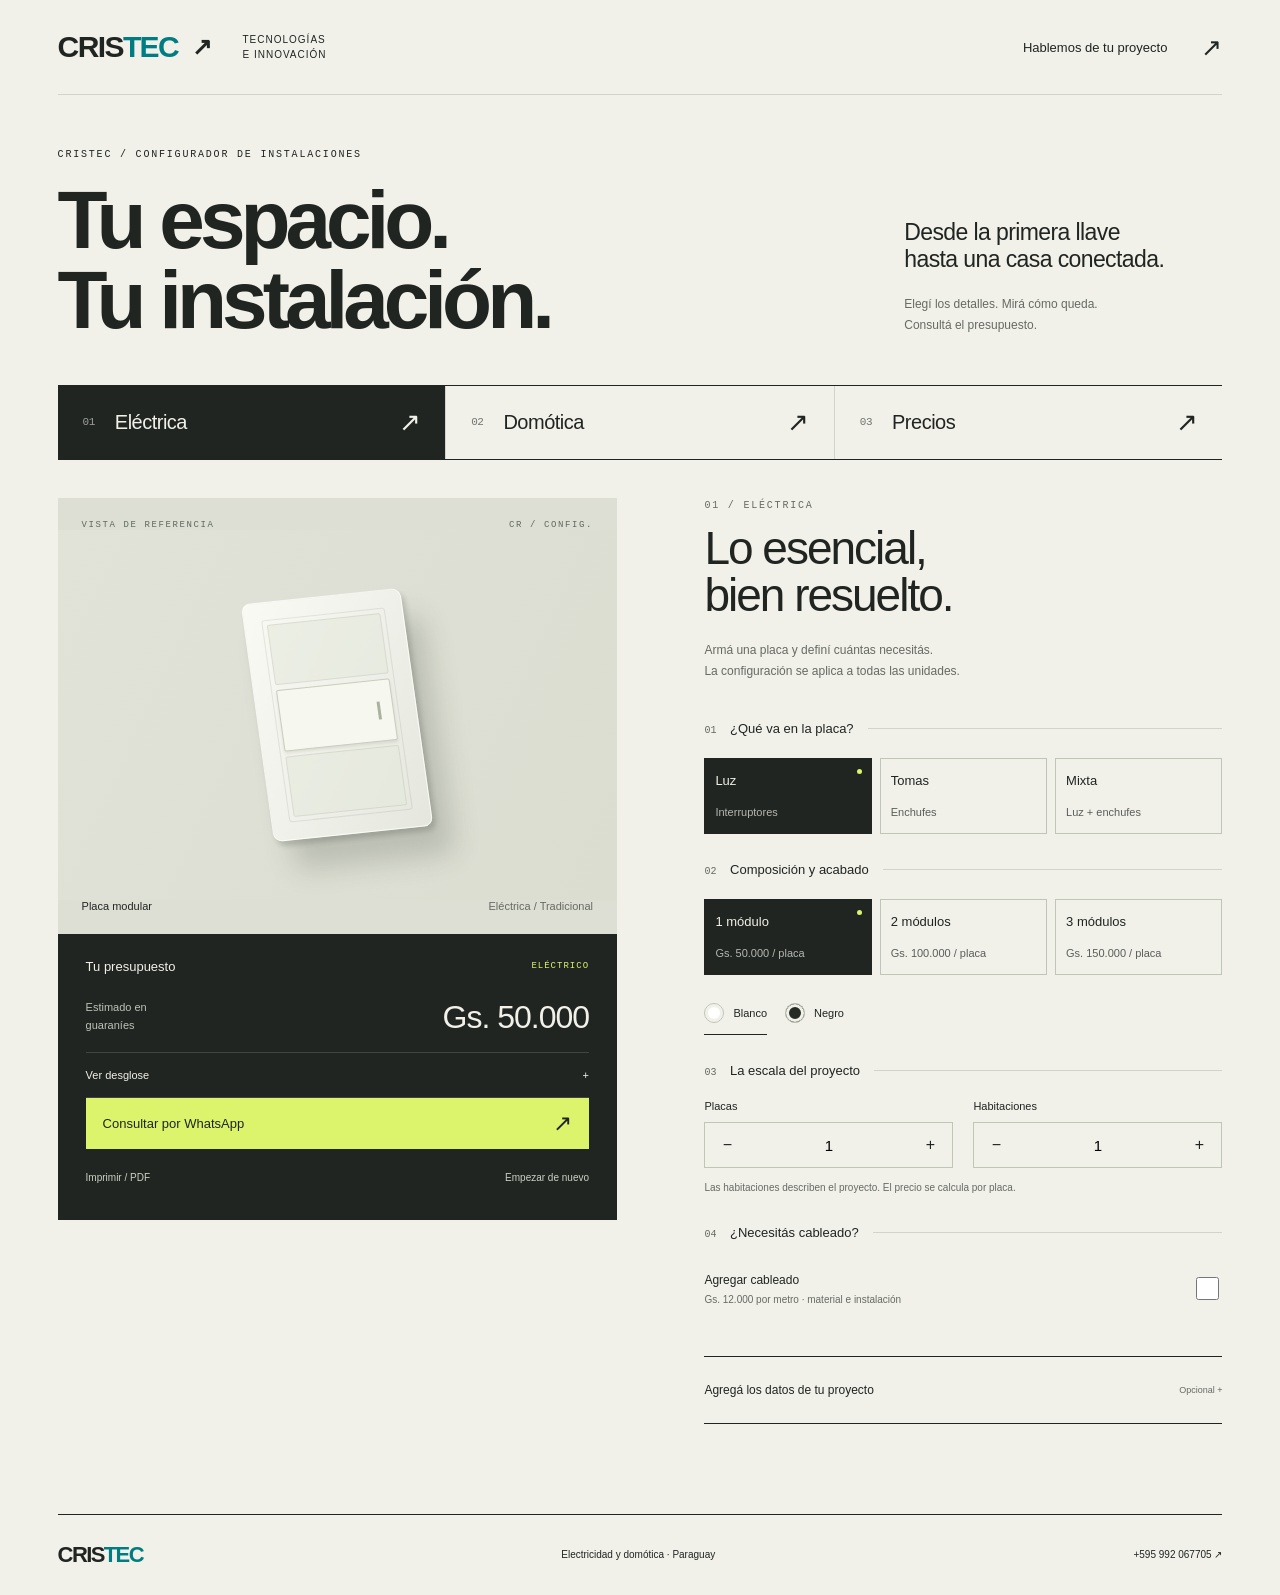
==== commit 425eb9b3: "refactor: eliminar nota de transparencia del panel de presupuesto" ====
--- a/index.html
+++ b/index.html
@@ -44,7 +44,6 @@
 <div class="print-heading">CRISTEC · Tecnologías e Innovación<br>+595 992 067705</div><div class="print-customer" id="print-customer"></div>
 <div class="quote-total-line"><span>Estimado en guaraníes</span><div id="quote-total-val" aria-live="polite" aria-atomic="true">Gs. 50.000</div></div>
 <details class="quote-details"><summary>Ver desglose <span aria-hidden="true">+</span></summary><div id="breakdown-items-container" class="breakdown-list"></div></details>
-<p class="quote-disclaimer">Referencia inicial, no presupuesto definitivo.<br>Materiales y alcance a confirmar en obra.</p>
 <div class="quote-actions"><a id="btn-whatsapp-quote" class="primary-action" href="#" target="_blank" rel="noopener noreferrer">Consultar por WhatsApp <span aria-hidden="true">↗</span></a><div class="secondary-actions"><button id="btn-print-quote" type="button">Imprimir / PDF</button><button id="btn-reset-quote" type="button">Empezar de nuevo</button></div></div>
 </aside>
 </div>
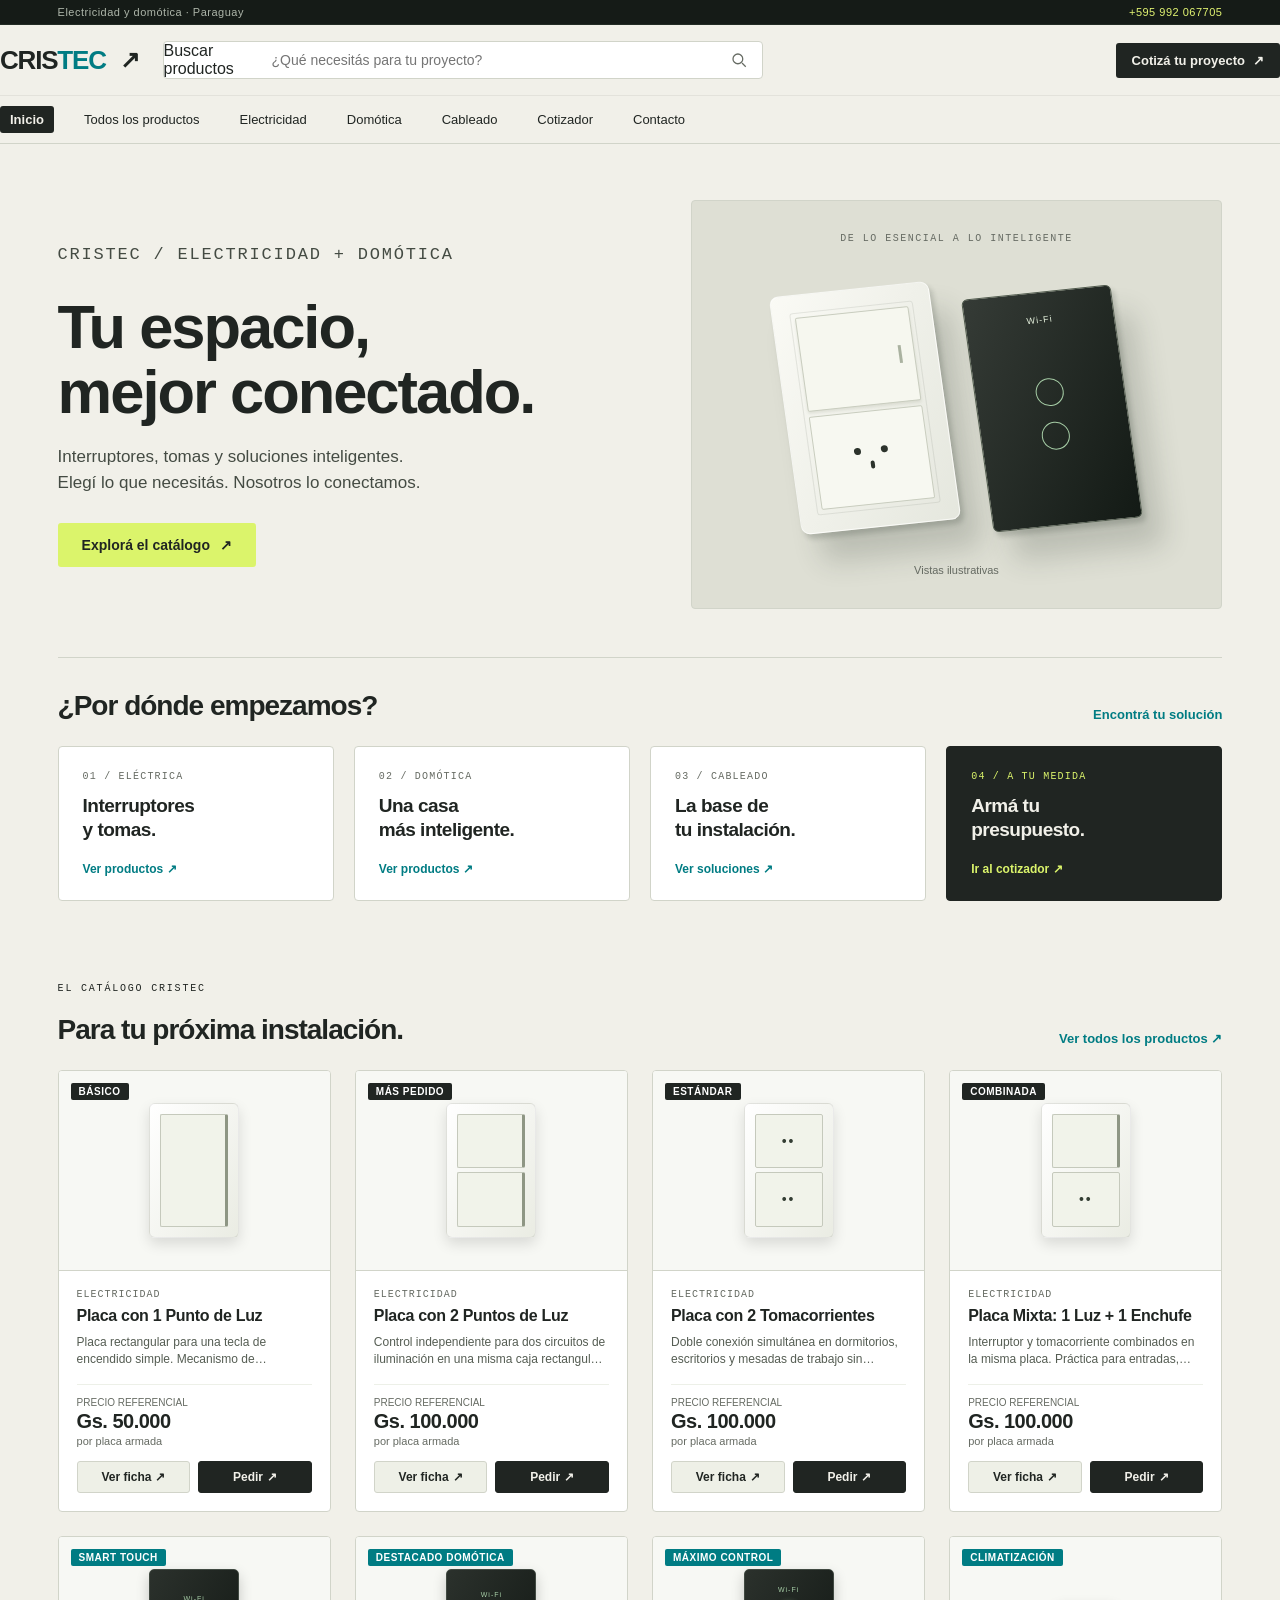
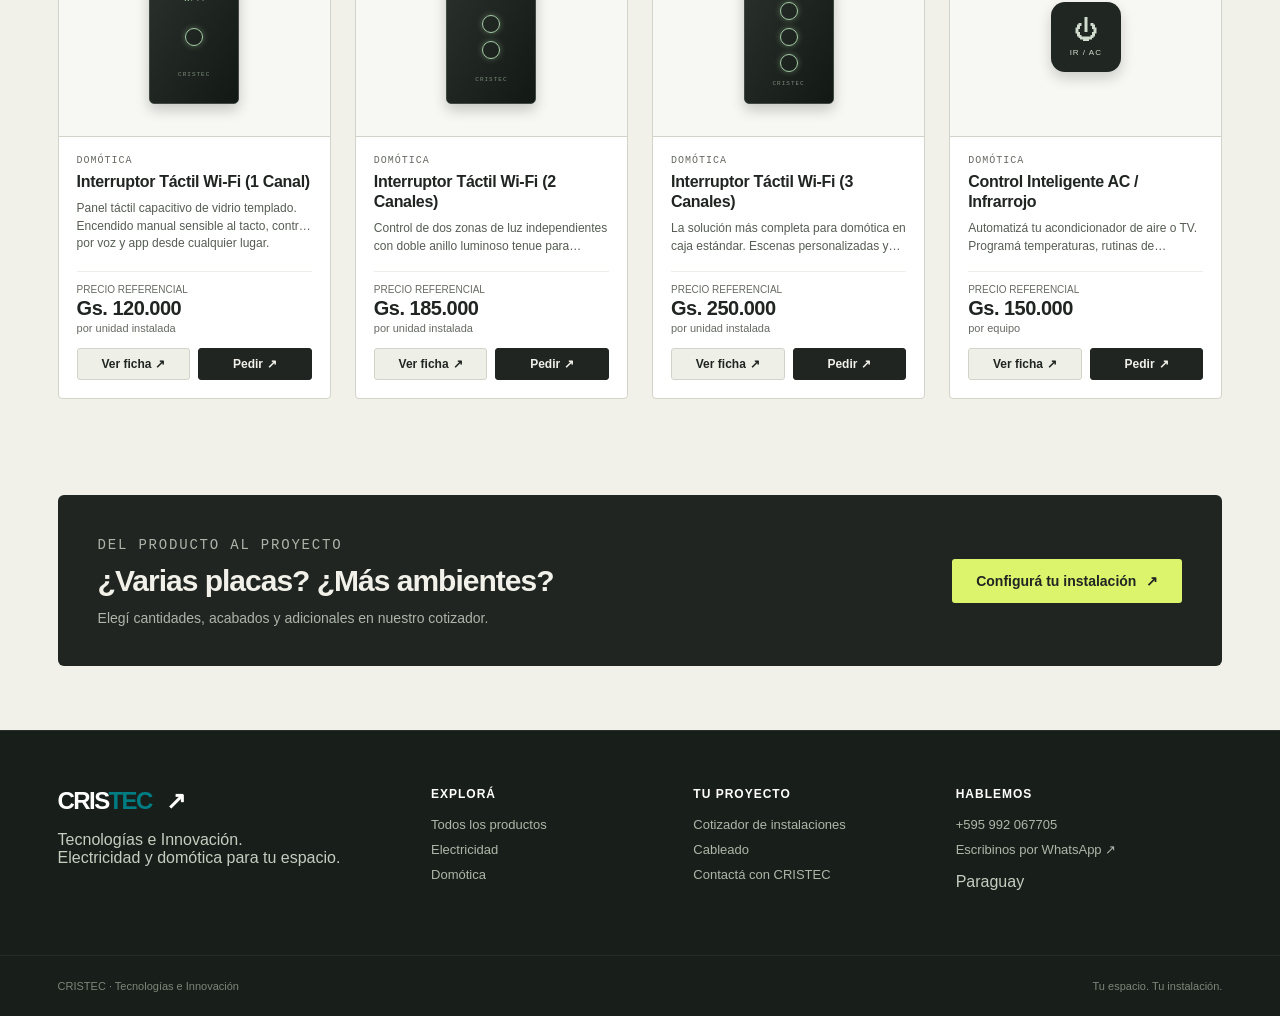
==== commit 766a62f3: "feat: agregar catálogo comercial navegable con buscador, categorías y fichas técnicas" ====
--- a/index.html
+++ b/index.html
@@ -1,96 +1,12 @@
-<!DOCTYPE html>
-<html lang="es">
-<head>
-<meta charset="UTF-8">
-<meta name="viewport" content="width=device-width, initial-scale=1.0">
-<meta name="theme-color" content="#f1f0e9">
-<meta name="description" content="Configurá tu instalación eléctrica o domótica con CRISTEC. Elegí placas, acabados y adicionales, y consultá tu presupuesto por WhatsApp.">
-<title>CRISTEC — Tu instalación, a medida.</title>
-<link rel="stylesheet" href="assets/styles.css">
-</head>
-<body>
-<a class="skip-link" href="#configuracion">Ir al configurador</a>
-<header class="masthead">
-<a class="wordmark" href="./" aria-label="CRISTEC inicio">CRIS<span>TEC</span><i aria-hidden="true">↗</i></a>
-<span class="brand-line">Tecnologías<br>e Innovación</span>
-<a class="contact-link" href="tel:+595992067705">Hablemos de tu proyecto <span aria-hidden="true">↗</span></a>
-</header>
-<main>
-<section class="intro" aria-labelledby="page-title">
-<div><p class="eyebrow">CRISTEC / CONFIGURADOR DE INSTALACIONES</p><h1 id="page-title">Tu espacio.<br>Tu instalación.</h1></div>
-<div class="intro-note"><p>Desde la primera llave<br>hasta una casa conectada.</p><span>Elegí los detalles. Mirá cómo queda.<br>Consultá el presupuesto.</span></div>
-</section>
-<nav class="service-switch" aria-label="Elegí el servicio">
-<button type="button" data-nav-target="electrica" aria-pressed="true"><span class="nav-no">01</span> Eléctrica <span class="nav-arrow" aria-hidden="true">↗</span></button>
-<button type="button" data-nav-target="automatizacion" aria-pressed="false"><span class="nav-no">02</span> Domótica <span class="nav-arrow" aria-hidden="true">↗</span></button>
-<button type="button" data-nav-target="precios" aria-pressed="false"><span class="nav-no">03</span> Precios <span class="nav-arrow" aria-hidden="true">↗</span></button>
-</nav>
-<div class="product-studio">
-<div class="visual-column">
-<div class="product-canvas">
-<div class="canvas-caption"><span>VISTA DE REFERENCIA</span><span>CR / CONFIG.</span></div>
-<div data-view-panel="electrica" class="product-scene" aria-label="Vista previa de la placa eléctrica">
-<div class="scene-wall"><div id="plate-render-elec" class="mech-plate white-plate"><div class="mech-frame" id="plate-frame-elec"></div></div></div>
-<div class="scene-label"><span>Placa modular</span><span>Eléctrica / Tradicional</span></div>
-</div>
-<div data-view-panel="automatizacion" class="product-scene" style="display:none" aria-label="Vista previa del interruptor inteligente">
-<div class="scene-wall"><div id="switch-render-auto" class="switch-product black-glass"><span class="wifi-icon" aria-hidden="true">Wi-Fi</span><div class="rings-wrapper" id="rings-container-auto"></div><span class="device-brand">CRISTEC</span></div><div id="ac-render-auto" class="ac-controller-render" style="display:none"><span aria-hidden="true">⏻</span><small>IR</small></div></div>
-<div class="scene-label"><span id="stage-caption-auto">Placa Táctil Wi-Fi</span><span>Domótica / Conectada</span></div>
-</div>
-<div data-view-panel="precios" class="price-cover" style="display:none"><p>Una base clara<br>para tu proyecto.</p><span>Tarifas referenciales.<br>Presupuesto final sujeto a evaluación.</span></div>
-</div>
-<aside class="quotation-panel" aria-labelledby="panel-quote-title">
-<div class="quote-panel-title"><h2 id="panel-quote-title">Tu presupuesto</h2><span id="summary-mode-badge">Eléctrico</span></div>
-<div class="print-heading">CRISTEC · Tecnologías e Innovación<br>+595 992 067705</div><div class="print-customer" id="print-customer"></div>
-<div class="quote-total-line"><span>Estimado en guaraníes</span><div id="quote-total-val" aria-live="polite" aria-atomic="true">Gs. 50.000</div></div>
-<details class="quote-details"><summary>Ver desglose <span aria-hidden="true">+</span></summary><div id="breakdown-items-container" class="breakdown-list"></div></details>
-<div class="quote-actions"><a id="btn-whatsapp-quote" class="primary-action" href="#" target="_blank" rel="noopener noreferrer">Consultar por WhatsApp <span aria-hidden="true">↗</span></a><div class="secondary-actions"><button id="btn-print-quote" type="button">Imprimir / PDF</button><button id="btn-reset-quote" type="button">Empezar de nuevo</button></div></div>
-</aside>
-</div>
-<div class="configuration" id="configuracion" tabindex="-1">
-<section data-view-panel="electrica" aria-labelledby="electrica-heading">
-<div class="config-heading"><p class="eyebrow">01 / ELÉCTRICA</p><h2 id="electrica-heading">Lo esencial,<br>bien resuelto.</h2><p>Armá una placa y definí cuántas necesitás.<br>La configuración se aplica a todas las unidades.</p></div>
-<fieldset class="config-section"><legend><span>01</span> ¿Qué va en la placa?</legend>
-<div class="options-grid" id="tipo-elec-group"><button type="button" class="option-btn" data-option-val="Interruptores" aria-pressed="false"><span class="option-title">Luz</span><span class="option-price-hint">Interruptores</span></button><button type="button" class="option-btn" data-option-val="Enchufes" aria-pressed="false"><span class="option-title">Tomas</span><span class="option-price-hint">Enchufes</span></button><button type="button" class="option-btn" data-option-val="Ambos" aria-pressed="false"><span class="option-title">Mixta</span><span class="option-price-hint">Luz + enchufes</span></button></div>
-</fieldset>
-<fieldset class="config-section"><legend><span>02</span> Composición y acabado</legend>
-<div class="options-grid" id="modulos-elec-group"><button type="button" class="option-btn" data-option-val="1" aria-pressed="false"><span class="option-title">1 módulo</span><span class="option-price-hint">Gs. 50.000 / placa</span></button><button type="button" class="option-btn" data-option-val="2" aria-pressed="false"><span class="option-title">2 módulos</span><span class="option-price-hint">Gs. 100.000 / placa</span></button><button type="button" class="option-btn" data-option-val="3" aria-pressed="false"><span class="option-title">3 módulos</span><span class="option-price-hint">Gs. 150.000 / placa</span></button></div><div class="color-toggle-group"><button type="button" id="el-color-white" class="color-choice-btn" aria-pressed="false"><span class="color-swatch white"></span>Blanco</button><button type="button" id="el-color-black" class="color-choice-btn" aria-pressed="false"><span class="color-swatch black"></span>Negro</button></div>
-</fieldset>
-<fieldset class="config-section"><legend><span>03</span> La escala del proyecto</legend><div class="fields-grid-2">
-<div class="field-group"><label for="el-plates-val">Placas</label><div class="counter-row"><button type="button" id="el-plates-dec" aria-label="Disminuir placas">−</button><input type="number" id="el-plates-val" value="1" min="1" max="500" inputmode="numeric"><button type="button" id="el-plates-inc" aria-label="Aumentar placas">+</button></div></div><div class="field-group"><label for="el-rooms-val">Habitaciones</label><div class="counter-row"><button type="button" id="el-rooms-dec" aria-label="Disminuir habitaciones">−</button><input type="number" id="el-rooms-val" value="1" min="1" max="50" inputmode="numeric"><button type="button" id="el-rooms-inc" aria-label="Aumentar habitaciones">+</button></div></div>
-</div><p class="field-note">Las habitaciones describen el proyecto. El precio se calcula por placa.</p></fieldset>
-<fieldset class="config-section"><legend><span>04</span> ¿Necesitás cableado?</legend><label class="checkbox-card"><span><strong>Agregar cableado</strong><small>Gs. 12.000 por metro · material e instalación</small></span><input type="checkbox" id="el-cable-toggle"></label><div id="el-cable-section" style="display:none">
-<div class="field-group"><label for="el-cable-val">Metros de cableado</label><div class="counter-row"><button type="button" id="el-cable-dec" aria-label="Disminuir metros de cableado">−5</button><input type="number" id="el-cable-val" value="10" min="1" max="1000" inputmode="numeric"><button type="button" id="el-cable-inc" aria-label="Aumentar metros de cableado">+5</button></div></div>
-</div></fieldset>
-</section>
-<section data-view-panel="automatizacion" aria-labelledby="auto-heading" style="display:none">
-<div class="config-heading"><p class="eyebrow">02 / DOMÓTICA</p><h2 id="auto-heading">Un toque.<br>Más posibilidades.</h2><p>Configurá interruptores táctiles y controles.<br>Compatibilidad a confirmar según el equipo.</p></div>
-<fieldset class="config-section"><legend><span>01</span> Canales y acabado</legend>
-<div class="options-grid" id="canales-auto-group"><button type="button" class="option-btn" data-option-val="1" aria-pressed="false"><span class="option-title">1 canal</span><span class="option-price-hint">Gs. 120.000 / placa</span></button><button type="button" class="option-btn" data-option-val="2" aria-pressed="false"><span class="option-title">2 canales</span><span class="option-price-hint">Gs. 185.000 / placa</span></button><button type="button" class="option-btn" data-option-val="3" aria-pressed="false"><span class="option-title">3 canales</span><span class="option-price-hint">Gs. 250.000 / placa</span></button></div><div class="color-toggle-group"><button type="button" id="auto-color-white" class="color-choice-btn" aria-pressed="false"><span class="color-swatch white"></span>Blanco cristal</button><button type="button" id="auto-color-black" class="color-choice-btn" aria-pressed="false"><span class="color-swatch black"></span>Negro cristal</button></div>
-</fieldset>
-<fieldset class="config-section"><legend><span>02</span> ¿Cuántos espacios?</legend><div class="fields-grid-2">
-<div class="field-group"><label for="auto-plates-val">Placas inteligentes</label><div class="counter-row"><button type="button" id="auto-plates-dec" aria-label="Disminuir placas inteligentes">−</button><input type="number" id="auto-plates-val" value="1" min="1" max="500" inputmode="numeric"><button type="button" id="auto-plates-inc" aria-label="Aumentar placas inteligentes">+</button></div></div><div class="field-group"><label for="auto-rooms-val">Habitaciones</label><div class="counter-row"><button type="button" id="auto-rooms-dec" aria-label="Disminuir habitaciones">−</button><input type="number" id="auto-rooms-val" value="1" min="1" max="50" inputmode="numeric"><button type="button" id="auto-rooms-inc" aria-label="Aumentar habitaciones">+</button></div></div>
-</div><p class="field-note">El cálculo es por placa, no por habitación.</p></fieldset>
-<fieldset class="config-section"><legend><span>03</span> Control del aire acondicionado</legend><label class="checkbox-card"><span><strong>Agregar control AC / IR</strong><small>Gs. 150.000 por equipo</small></span><input type="checkbox" id="auto-ac-toggle"></label><div id="auto-ac-section" style="display:none">
-<div class="field-group"><label for="auto-ac-val">Equipos de aire</label><div class="counter-row"><button type="button" id="auto-ac-dec" aria-label="Disminuir equipos de aire">−</button><input type="number" id="auto-ac-val" value="1" min="1" max="50" inputmode="numeric"><button type="button" id="auto-ac-inc" aria-label="Aumentar equipos de aire">+</button></div></div>
-</div></fieldset>
-<fieldset class="config-section"><legend><span>04</span> ¿Cómo preferís controlarlo?</legend><div class="platform-options">
-<button type="button" class="platform-btn" data-platform-name="Amazon Alexa" aria-pressed="false">Alexa <span>+</span></button><button type="button" class="platform-btn" data-platform-name="Google Home" aria-pressed="false">Google Home <span>+</span></button><button type="button" class="platform-btn" data-platform-name="App Móvil" aria-pressed="false">App móvil <span>+</span></button>
-</div><p class="field-note">Elegí una o varias opciones. Asistentes y dispositivos adicionales no se cotizan aquí.</p></fieldset>
-</section>
-<section data-view-panel="precios" style="display:none" aria-labelledby="prices-heading"><div class="config-heading"><p class="eyebrow">03 / REFERENCIAS</p><h2 id="prices-heading">Los números,<br>sobre la mesa.</h2><p>Valores iniciales para planificar tu instalación.<br>Elegí un servicio para calcular tu proyecto.</p></div><dl class="price-list">
-<div><dt>Punto de luz<small>Instalación eléctrica básica</small></dt><dd>Desde Gs. 50.000</dd></div>
-<div><dt>Enchufe<small>Toma de corriente</small></dt><dd>Desde Gs. 50.000</dd></div>
-<div><dt>Placa mixta<small>Luz + enchufe</small></dt><dd>Desde Gs. 100.000</dd></div>
-<div><dt>Interruptor Wi-Fi<small>Panel táctil de cristal</small></dt><dd>Desde Gs. 120.000</dd></div>
-<div><dt>Control AC / IR<small>Por equipo</small></dt><dd>Gs. 150.000</dd></div>
-<div><dt>Cableado<small>Por metro · material e instalación</small></dt><dd>Gs. 12.000</dd></div>
-</dl><p class="field-note">Los valores pueden variar según materiales y características de la instalación. Consultá el alcance antes de confirmar.</p></section>
-<details class="project-details"><summary>Agregá los datos de tu proyecto <span>Opcional +</span></summary><div class="project-fields"><label for="input-cust-name">Nombre o empresa</label><input id="input-cust-name" type="text" maxlength="100" autocomplete="name" placeholder="¿A nombre de quién cotizamos?"><label for="input-cust-location">Ciudad / ubicación</label><input id="input-cust-location" type="text" maxlength="100" autocomplete="address-level2" placeholder="¿Dónde es la instalación?"><label for="input-cust-notes">Algo más que debamos saber</label><textarea id="input-cust-notes" maxlength="500" rows="3" placeholder="Tipo de obra, detalles o consultas..."></textarea><p class="field-note">El borrador se guarda en este navegador. Los datos se comparten cuando enviás el mensaje por WhatsApp.</p></div></details>
-</div></div>
-</main>
-<footer class="site-footer"><a class="wordmark" href="./">CRIS<span>TEC</span></a><span>Electricidad y domótica · Paraguay</span><a href="tel:+595992067705">+595 992 067705 ↗</a></footer>
-<div class="mobile-floating-bar"><div><span>Estimado</span><strong id="mobile-floating-total">Gs. 50.000</strong></div><a id="btn-whatsapp-mobile" href="#" target="_blank" rel="noopener noreferrer">Consultar <span aria-hidden="true">↗</span></a></div>
-<div id="toast-notification" role="status" aria-live="polite"></div>
-<script src="assets/quote.js"></script><script src="assets/app.js"></script>
-</body></html>
+<!DOCTYPE html><html lang="es"><head><meta charset="UTF-8"><meta name="viewport" content="width=device-width, initial-scale=1.0"><meta name="theme-color" content="#f1f0e9"><meta name="description" content="Explorá las soluciones de electricidad, domótica y cableado de CRISTEC. Encontrá tu configuración y cotizá tu instalación."><title>CRISTEC — Electricidad y domótica</title><link rel="stylesheet" href="assets/styles.css"><link rel="stylesheet" href="assets/store.css"></head><body class="store-page" data-page="inicio"><a class="skip-link" href="#contenido">Ir al contenido</a><div class="utility-bar"><div class="shop-container"><span>Electricidad y domótica · Paraguay</span><a href="tel:+595992067705">+595 992 067705</a></div></div>
+<header class="shop-header"><div class="shop-container header-main">
+<a class="wordmark" href="index.html" aria-label="CRISTEC, inicio">CRIS<span>TEC</span><i aria-hidden="true">↗</i></a>
+<form class="shop-search" action="productos.html" role="search"><label class="sr-only" for="site-search">Buscar productos</label><input id="site-search" type="search" name="q" placeholder="¿Qué necesitás para tu proyecto?" maxlength="120"><button type="submit" aria-label="Buscar productos"><svg viewBox="0 0 24 24" fill="none" stroke="currentColor" stroke-width="1.7" aria-hidden="true"><circle cx="10.5" cy="10.5" r="6.5"/><path d="m16 16 5 5"/></svg></button></form>
+<a class="header-quote" href="cotizador.html">Cotizá tu proyecto <span aria-hidden="true">↗</span></a>
+<button class="menu-toggle" type="button" aria-expanded="false" aria-controls="shop-nav">Menú <span aria-hidden="true">☰</span></button>
+</div><nav class="shop-nav shop-container" id="shop-nav" aria-label="Navegación principal">
+<a href="index.html" data-page-link="inicio" aria-current="page">Inicio</a><a href="productos.html" data-page-link="productos">Todos los productos</a><a href="productos.html?categoria=electrica">Electricidad</a><a href="productos.html?categoria=domotica">Domótica</a><a href="productos.html?categoria=cableado">Cableado</a><a href="cotizador.html" data-page-link="cotizador">Cotizador</a><a href="contacto.html" data-page-link="contacto">Contacto</a>
+</nav></header><main class="store-main" id="contenido"><section class="shop-intro shop-container"><div class="intro-copy"><p class="eyebrow">CRISTEC / ELECTRICIDAD + DOMÓTICA</p><h1>Tu espacio,<br>mejor conectado.</h1><p>Interruptores, tomas y soluciones inteligentes.<br>Elegí lo que necesitás. Nosotros lo conectamos.</p><a class="solid-button" href="productos.html">Explorá el catálogo <span aria-hidden="true">↗</span></a></div><div class="intro-products" aria-label="Vistas ilustrativas de placas eléctricas y táctiles"><span class="hero-label">DE LO ESENCIAL A LO INTELIGENTE</span><div class="hero-devices"><div class="mech-plate white-plate"><div class="mech-frame"><div class="module-slot mod-switch"><div class="mod-switch-indicator"></div></div><div class="module-slot mod-socket"><div class="socket-holes"><div class="hole-pin"></div><div class="hole-pin"></div></div><div class="hole-ground"></div></div></div></div><div class="switch-product black-glass"><span class="wifi-icon">Wi-Fi</span><div class="rings-wrapper"><div class="touch-ring"></div><div class="touch-ring"></div></div></div></div><span class="illustration-note">Vistas ilustrativas</span></div></section>
+<section class="category-section shop-container" aria-labelledby="categories-title"><div class="section-heading"><h2 id="categories-title">¿Por dónde empezamos?</h2><span>Encontrá tu solución</span></div><div class="category-grid"><a href="productos.html?categoria=electrica"><span class="category-number">01 / ELÉCTRICA</span><h3>Interruptores<br>y tomas.</h3><span>Ver productos <b aria-hidden="true">↗</b></span></a><a href="productos.html?categoria=domotica"><span class="category-number">02 / DOMÓTICA</span><h3>Una casa<br>más inteligente.</h3><span>Ver productos <b aria-hidden="true">↗</b></span></a><a href="productos.html?categoria=cableado"><span class="category-number">03 / CABLEADO</span><h3>La base de<br>tu instalación.</h3><span>Ver soluciones <b aria-hidden="true">↗</b></span></a><a class="category-config" href="cotizador.html"><span class="category-number">04 / A TU MEDIDA</span><h3>Armá tu<br>presupuesto.</h3><span>Ir al cotizador <b aria-hidden="true">↗</b></span></a></div></section>
+<section class="shop-container product-section" aria-labelledby="home-products-title"><div class="section-heading"><div><p class="eyebrow">EL CATÁLOGO CRISTEC</p><h2 id="home-products-title">Para tu próxima instalación.</h2></div><a class="text-link" href="productos.html">Ver todos los productos <span aria-hidden="true">↗</span></a></div><div class="product-grid home-grid" id="home-products"></div><noscript><p>Para ver las configuraciones del catálogo, activá JavaScript. También podés <a href="contacto.html">consultarnos directamente</a>.</p></noscript></section>
+<section class="project-banner shop-container"><div><p class="eyebrow">DEL PRODUCTO AL PROYECTO</p><h2>¿Varias placas? ¿Más ambientes?</h2><p>Elegí cantidades, acabados y adicionales en nuestro cotizador.</p></div><a class="solid-button" href="cotizador.html">Configurá tu instalación <span aria-hidden="true">↗</span></a></section></main><footer class="shop-footer"><div class="shop-container footer-grid"><div><a class="wordmark" href="index.html">CRIS<span>TEC</span><i aria-hidden="true">↗</i></a><p>Tecnologías e Innovación.<br>Electricidad y domótica para tu espacio.</p></div><div><h2>Explorá</h2><a href="productos.html">Todos los productos</a><a href="productos.html?categoria=electrica">Electricidad</a><a href="productos.html?categoria=domotica">Domótica</a></div><div><h2>Tu proyecto</h2><a href="cotizador.html">Cotizador de instalaciones</a><a href="productos.html?categoria=cableado">Cableado</a><a href="contacto.html">Contactá con CRISTEC</a></div><div><h2>Hablemos</h2><a href="tel:+595992067705">+595 992 067705</a><a href="https://api.whatsapp.com/send?phone=595992067705&amp;text=Hola%20CRISTEC%2C%20quisiera%20consultar%20por%20mi%20proyecto." target="_blank" rel="noopener noreferrer">Escribinos por WhatsApp ↗</a><p>Paraguay</p></div></div><div class="shop-container footer-bottom"><span>CRISTEC · Tecnologías e Innovación</span><span>Tu espacio. Tu instalación.</span></div></footer><script src="assets/quote.js"></script><script src="assets/catalog.js"></script><script src="assets/site.js"></script></body></html>
--- a/assets/store.css
+++ b/assets/store.css
@@ -0,0 +1,900 @@
+/* CRISTEC - Estilos de Tienda y Catálogo Navegable */
+/* Conserva la paleta y tipografía sobria y arquitectónica de CRISTEC */
+
+.utility-bar {
+  background: #151b17;
+  color: #adb5a9;
+  font-size: 11px;
+  border-bottom: 1px solid #232c25;
+  padding: 6px 0;
+  letter-spacing: 0.5px;
+}
+.utility-bar .shop-container {
+  display: flex;
+  justify-content: space-between;
+  align-items: center;
+}
+.utility-bar a {
+  color: #e2f472;
+  font-weight: 500;
+}
+.utility-bar a:hover {
+  text-decoration: underline;
+}
+
+.shop-container {
+  max-width: 1400px;
+  margin: 0 auto;
+  padding: 0 4.5%;
+}
+
+.shop-header {
+  background: var(--paper);
+  border-bottom: 1px solid var(--line);
+  position: sticky;
+  top: 0;
+  z-index: 90;
+}
+.header-main {
+  display: flex;
+  align-items: center;
+  gap: 24px;
+  padding: 16px 0;
+}
+.header-main .wordmark {
+  font-size: 26px;
+  letter-spacing: -1.2px;
+  flex-shrink: 0;
+}
+.header-main .wordmark span {
+  color: var(--cyan);
+}
+
+.shop-search {
+  flex: 1;
+  max-width: 600px;
+  position: relative;
+  display: flex;
+  align-items: center;
+  background: #ffffff;
+  border: 1px solid var(--line);
+  border-radius: 4px;
+  transition: border-color 0.2s, box-shadow 0.2s;
+}
+.shop-search:focus-within {
+  border-color: var(--cyan);
+  box-shadow: 0 0 0 2px rgba(0, 124, 131, 0.15);
+}
+.shop-search input {
+  width: 100%;
+  border: 0;
+  background: transparent;
+  padding: 10px 14px;
+  font-size: 14px;
+  color: var(--ink);
+  outline: none;
+}
+.shop-search button {
+  background: none;
+  border: 0;
+  padding: 0 14px;
+  display: flex;
+  align-items: center;
+  justify-content: center;
+  color: var(--muted);
+  cursor: pointer;
+}
+.shop-search button svg {
+  width: 18px;
+  height: 18px;
+}
+.shop-search button:hover {
+  color: var(--ink);
+}
+
+.header-quote {
+  display: inline-flex;
+  align-items: center;
+  gap: 8px;
+  background: var(--ink);
+  color: var(--paper);
+  font-size: 13px;
+  font-weight: 600;
+  padding: 10px 16px;
+  border-radius: 3px;
+  white-space: nowrap;
+  margin-left: auto;
+  transition: background 0.2s;
+}
+.header-quote:hover {
+  background: var(--cyan);
+  color: #ffffff;
+}
+
+.menu-toggle {
+  display: none;
+  background: transparent;
+  border: 1px solid var(--line);
+  padding: 8px 12px;
+  font-size: 13px;
+  font-weight: 600;
+  border-radius: 3px;
+}
+
+.shop-nav {
+  display: flex;
+  align-items: center;
+  gap: 20px;
+  border-top: 1px solid rgba(0,0,0,0.06);
+  padding: 10px 0;
+  overflow-x: auto;
+  white-space: nowrap;
+}
+.shop-nav a {
+  font-size: 13px;
+  font-weight: 500;
+  color: var(--ink);
+  padding: 6px 10px;
+  border-radius: 3px;
+  transition: background 0.15s, color 0.15s;
+}
+.shop-nav a:hover {
+  background: #e2e4d9;
+}
+.shop-nav a[aria-current="page"] {
+  background: var(--ink);
+  color: var(--paper);
+  font-weight: 600;
+}
+
+/* Hero de inicio */
+.shop-intro {
+  display: grid;
+  grid-template-columns: 1.1fr 1fr;
+  gap: 48px;
+  align-items: center;
+  padding: 56px 0 48px;
+}
+.intro-copy h1 {
+  font-family: 'Arial Black', sans-serif;
+  font-size: clamp(38px, 4.8vw, 64px);
+  line-height: 1.05;
+  letter-spacing: -2px;
+  margin: 0 0 20px;
+}
+.intro-copy p {
+  font-size: 17px;
+  color: #444b43;
+  line-height: 1.5;
+  margin: 0 0 28px;
+}
+.solid-button {
+  display: inline-flex;
+  align-items: center;
+  gap: 10px;
+  background: var(--signal);
+  color: var(--ink);
+  font-weight: 700;
+  font-size: 14px;
+  padding: 14px 24px;
+  border: 0;
+  border-radius: 3px;
+  text-decoration: none;
+  transition: background 0.2s, transform 0.15s;
+}
+.solid-button:hover {
+  background: #e8fda0;
+  transform: translateY(-1px);
+}
+
+.intro-products {
+  background: #dedfd4;
+  border: 1px solid var(--line);
+  padding: 32px;
+  display: flex;
+  flex-direction: column;
+  align-items: center;
+  border-radius: 4px;
+  position: relative;
+}
+.hero-label {
+  font: 10px 'Consolas', monospace;
+  letter-spacing: 1.5px;
+  color: var(--muted);
+  margin-bottom: 24px;
+}
+.hero-devices {
+  display: flex;
+  gap: 32px;
+  align-items: center;
+  justify-content: center;
+  padding: 20px 0;
+}
+.illustration-note {
+  font-size: 11px;
+  color: var(--muted);
+  margin-top: 16px;
+}
+
+/* Categorías destacadas */
+.category-section {
+  padding: 32px 0 48px;
+  border-top: 1px solid var(--line);
+}
+.section-heading {
+  display: flex;
+  justify-content: space-between;
+  align-items: flex-end;
+  margin-bottom: 24px;
+}
+.section-heading h2 {
+  font-size: 28px;
+  letter-spacing: -1px;
+  margin: 0;
+}
+.section-heading span, .section-heading .text-link {
+  font-size: 13px;
+  color: var(--cyan);
+  font-weight: 600;
+}
+.category-grid {
+  display: grid;
+  grid-template-columns: repeat(4, 1fr);
+  gap: 20px;
+}
+.category-grid a {
+  background: #ffffff;
+  border: 1px solid var(--line);
+  padding: 24px;
+  border-radius: 4px;
+  display: flex;
+  flex-direction: column;
+  transition: transform 0.2s, border-color 0.2s, box-shadow 0.2s;
+}
+.category-grid a:hover {
+  border-color: var(--cyan);
+  transform: translateY(-2px);
+  box-shadow: 0 8px 20px rgba(0,0,0,0.06);
+}
+.category-number {
+  font: 10px 'Consolas', monospace;
+  color: var(--muted);
+  letter-spacing: 1.2px;
+  margin-bottom: 12px;
+}
+.category-grid h3 {
+  font-size: 19px;
+  line-height: 1.25;
+  letter-spacing: -0.5px;
+  margin: 0 0 20px;
+}
+.category-grid span:last-child {
+  margin-top: auto;
+  font-size: 12px;
+  font-weight: 600;
+  color: var(--cyan);
+}
+.category-grid .category-config {
+  background: var(--ink);
+  color: var(--paper);
+  border-color: var(--ink);
+}
+.category-grid .category-config .category-number {
+  color: var(--signal);
+}
+.category-grid .category-config span:last-child {
+  color: var(--signal);
+}
+
+/* Grilla de productos al estilo catálogo comercial */
+.product-section {
+  padding: 32px 0 64px;
+}
+.product-grid {
+  display: grid;
+  grid-template-columns: repeat(auto-fill, minmax(260px, 1fr));
+  gap: 24px;
+}
+
+/* Tarjeta de producto individual */
+.product-card {
+  background: #ffffff;
+  border: 1px solid var(--line);
+  border-radius: 4px;
+  display: flex;
+  flex-direction: column;
+  overflow: hidden;
+  transition: transform 0.2s, box-shadow 0.2s, border-color 0.2s;
+  position: relative;
+}
+.product-card:hover {
+  border-color: #adb2a4;
+  transform: translateY(-3px);
+  box-shadow: 0 10px 24px rgba(32, 37, 34, 0.08);
+}
+
+.card-badge {
+  position: absolute;
+  top: 12px;
+  left: 12px;
+  background: var(--ink);
+  color: #ffffff;
+  font-size: 10px;
+  font-weight: 700;
+  letter-spacing: 0.5px;
+  padding: 3px 8px;
+  border-radius: 2px;
+  z-index: 2;
+  text-transform: uppercase;
+}
+.card-badge.badge-smart {
+  background: var(--cyan);
+}
+
+.card-media {
+  height: 200px;
+  background: #f7f8f4;
+  display: flex;
+  align-items: center;
+  justify-content: center;
+  border-bottom: 1px solid var(--line);
+  padding: 20px;
+  overflow: hidden;
+  position: relative;
+}
+
+/* Mini renders en tarjeta */
+.mini-plate {
+  width: 90px;
+  height: 135px;
+  border-radius: 6px;
+  padding: 10px;
+  box-shadow: 0 6px 14px rgba(0,0,0,0.12);
+  border: 1px solid rgba(0,0,0,0.08);
+  display: flex;
+  flex-direction: column;
+  transition: transform 0.3s;
+}
+.mini-plate.mini-white {
+  background: linear-gradient(120deg, #ffffff, #eaece3);
+}
+.mini-plate.mini-black {
+  background: linear-gradient(120deg, #2b302c, #141815);
+  border-color: #3b423c;
+}
+.product-card:hover .mini-plate {
+  transform: scale(1.05);
+}
+
+.mini-frame {
+  height: 100%;
+  display: flex;
+  flex-direction: column;
+  gap: 4px;
+}
+.mini-slot {
+  flex: 1;
+  border-radius: 2px;
+  background: #f1f3ea;
+  border: 1px solid #c5c9bc;
+  display: flex;
+  align-items: center;
+  justify-content: center;
+}
+.mini-black .mini-slot {
+  background: #363e36;
+  border-color: #495449;
+}
+.mini-slot-switch {
+  border-right: 3px solid #8e9684;
+}
+.mini-slot-socket::after {
+  content: '••';
+  font-size: 14px;
+  color: #333d33;
+  letter-spacing: 2px;
+}
+.mini-black .mini-slot-socket::after {
+  color: #111;
+}
+
+.mini-glass {
+  width: 90px;
+  height: 135px;
+  border-radius: 5px;
+  background: linear-gradient(120deg, #2b312c, #121814);
+  border: 1px solid #414a42;
+  padding: 12px 8px;
+  display: flex;
+  flex-direction: column;
+  align-items: center;
+  justify-content: space-around;
+  box-shadow: 0 6px 14px rgba(0,0,0,0.2);
+  transition: transform 0.3s;
+}
+.product-card:hover .mini-glass {
+  transform: scale(1.05);
+}
+.mini-glass-ring {
+  width: 18px;
+  height: 18px;
+  border-radius: 50%;
+  border: 1.5px solid #a6cda6;
+  box-shadow: 0 0 6px rgba(166, 205, 166, 0.4);
+}
+.mini-ir {
+  width: 70px;
+  height: 70px;
+  border-radius: 14px;
+  background: #202621;
+  color: #d1dcce;
+  display: flex;
+  flex-direction: column;
+  align-items: center;
+  justify-content: center;
+  font-size: 24px;
+  box-shadow: 0 6px 14px rgba(0,0,0,0.18);
+}
+.mini-cable {
+  width: 110px;
+  height: 40px;
+  border-bottom: 4px solid var(--cyan);
+  border-top: 4px solid #333d33;
+  display: flex;
+  align-items: center;
+  justify-content: center;
+  font: 11px 'Consolas', monospace;
+  color: var(--muted);
+  letter-spacing: 2px;
+}
+
+.card-content {
+  padding: 18px;
+  display: flex;
+  flex-direction: column;
+  flex: 1;
+}
+.card-category {
+  font: 10px 'Consolas', monospace;
+  text-transform: uppercase;
+  letter-spacing: 1px;
+  color: var(--muted);
+  margin-bottom: 6px;
+}
+.card-title {
+  font-size: 16px;
+  font-weight: 700;
+  letter-spacing: -0.3px;
+  line-height: 1.25;
+  margin: 0 0 8px;
+  color: var(--ink);
+}
+.card-title a {
+  color: inherit;
+}
+.card-title a:hover {
+  color: var(--cyan);
+}
+.card-desc {
+  font-size: 12px;
+  color: #555d53;
+  line-height: 1.45;
+  margin: 0 0 16px;
+  flex: 1;
+  display: -webkit-box;
+  -webkit-line-clamp: 2;
+  -webkit-box-orient: vertical;
+  overflow: hidden;
+}
+
+.card-price-row {
+  margin-top: auto;
+  padding-top: 12px;
+  border-top: 1px solid #edf0e8;
+  display: flex;
+  flex-direction: column;
+  gap: 2px;
+  margin-bottom: 14px;
+}
+.card-price-label {
+  font-size: 10px;
+  color: var(--muted);
+  text-transform: uppercase;
+}
+.card-price {
+  font-size: 20px;
+  font-weight: 800;
+  letter-spacing: -0.5px;
+  color: var(--ink);
+}
+.card-unit {
+  font-size: 11px;
+  color: var(--muted);
+}
+
+.card-actions {
+  display: grid;
+  grid-template-columns: 1fr 1fr;
+  gap: 8px;
+}
+.btn-detail {
+  display: inline-flex;
+  align-items: center;
+  justify-content: center;
+  gap: 4px;
+  padding: 8px 10px;
+  font-size: 12px;
+  font-weight: 600;
+  background: #eef0e7;
+  color: var(--ink);
+  border: 1px solid var(--line);
+  border-radius: 3px;
+  text-align: center;
+  transition: background 0.15s;
+}
+.btn-detail:hover {
+  background: #e1e4d8;
+}
+.btn-order {
+  display: inline-flex;
+  align-items: center;
+  justify-content: center;
+  gap: 4px;
+  padding: 8px 10px;
+  font-size: 12px;
+  font-weight: 600;
+  background: var(--ink);
+  color: var(--paper);
+  border: 1px solid var(--ink);
+  border-radius: 3px;
+  text-align: center;
+  transition: background 0.15s;
+}
+.btn-order:hover {
+  background: var(--cyan);
+  border-color: var(--cyan);
+}
+
+/* Banner de proyecto a cotizador */
+.project-banner {
+  background: var(--ink);
+  color: var(--paper);
+  border-radius: 6px;
+  padding: 40px;
+  display: flex;
+  justify-content: space-between;
+  align-items: center;
+  gap: 24px;
+  margin: 32px auto 64px;
+}
+.project-banner h2 {
+  font-size: 30px;
+  letter-spacing: -1px;
+  margin: 8px 0 12px;
+}
+.project-banner p {
+  color: #adb5a9;
+  margin: 0;
+  font-size: 14px;
+}
+
+/* Página de Catálogo: filtros y barra de control */
+.catalog-layout {
+  display: grid;
+  grid-template-columns: 260px 1fr;
+  gap: 36px;
+  padding: 32px 0 64px;
+  align-items: start;
+}
+.catalog-sidebar {
+  background: #ffffff;
+  border: 1px solid var(--line);
+  border-radius: 4px;
+  padding: 20px;
+  position: sticky;
+  top: 90px;
+}
+.filter-group {
+  border-bottom: 1px solid #edf0e8;
+  padding-bottom: 18px;
+  margin-bottom: 18px;
+}
+.filter-group:last-child {
+  border-bottom: 0;
+  padding-bottom: 0;
+  margin-bottom: 0;
+}
+.filter-title {
+  font-size: 12px;
+  font-weight: 700;
+  text-transform: uppercase;
+  letter-spacing: 0.8px;
+  margin: 0 0 12px;
+  color: var(--ink);
+}
+.filter-list {
+  display: flex;
+  flex-direction: column;
+  gap: 6px;
+}
+.filter-btn {
+  display: flex;
+  align-items: center;
+  justify-content: space-between;
+  background: transparent;
+  border: 0;
+  padding: 8px 10px;
+  font-size: 13px;
+  color: #444c42;
+  border-radius: 3px;
+  text-align: left;
+  cursor: pointer;
+  transition: background 0.15s, color 0.15s;
+}
+.filter-btn:hover {
+  background: #f1f3ea;
+  color: var(--ink);
+}
+.filter-btn.active {
+  background: var(--ink);
+  color: var(--paper);
+  font-weight: 600;
+}
+.filter-count {
+  font-size: 11px;
+  opacity: 0.7;
+}
+
+.catalog-topbar {
+  display: flex;
+  justify-content: space-between;
+  align-items: center;
+  background: #ffffff;
+  border: 1px solid var(--line);
+  border-radius: 4px;
+  padding: 12px 18px;
+  margin-bottom: 24px;
+}
+.catalog-count {
+  font-size: 13px;
+  color: #555d53;
+}
+.catalog-sort {
+  display: flex;
+  align-items: center;
+  gap: 10px;
+  font-size: 13px;
+}
+.catalog-sort select {
+  border: 1px solid var(--line);
+  padding: 6px 10px;
+  background: #fff;
+  font-size: 13px;
+  border-radius: 3px;
+}
+
+/* Página de Detalle de Producto (Ficha Técnica) */
+.product-detail-layout {
+  display: grid;
+  grid-template-columns: 1fr 1.15fr;
+  gap: 48px;
+  padding: 24px 0 64px;
+}
+.detail-gallery {
+  background: #ffffff;
+  border: 1px solid var(--line);
+  border-radius: 4px;
+  padding: 40px;
+  display: flex;
+  flex-direction: column;
+  align-items: center;
+  justify-content: center;
+  min-height: 440px;
+  position: sticky;
+  top: 90px;
+}
+.detail-info h1 {
+  font-size: 36px;
+  letter-spacing: -1px;
+  margin: 8px 0 12px;
+}
+.detail-subtitle {
+  font-size: 16px;
+  color: var(--muted);
+  margin: 0 0 20px;
+}
+.detail-price-box {
+  background: #ffffff;
+  border: 1px solid var(--line);
+  border-radius: 4px;
+  padding: 20px;
+  margin: 24px 0;
+  display: flex;
+  justify-content: space-between;
+  align-items: center;
+}
+.detail-price-val {
+  font-size: 32px;
+  font-weight: 800;
+  letter-spacing: -1px;
+}
+.detail-specs-list {
+  list-style: none;
+  padding: 0;
+  margin: 20px 0 32px;
+  display: grid;
+  grid-template-columns: 1fr 1fr;
+  gap: 12px;
+}
+.detail-specs-list li {
+  background: #ffffff;
+  border: 1px solid var(--line);
+  padding: 10px 14px;
+  font-size: 13px;
+  border-radius: 3px;
+}
+.detail-actions {
+  display: flex;
+  flex-direction: column;
+  gap: 12px;
+}
+.btn-whatsapp-large {
+  display: flex;
+  align-items: center;
+  justify-content: center;
+  gap: 10px;
+  background: #1faf38;
+  color: #ffffff;
+  font-size: 15px;
+  font-weight: 700;
+  padding: 14px 20px;
+  border-radius: 4px;
+  transition: background 0.2s;
+}
+.btn-whatsapp-large:hover {
+  background: #17912e;
+}
+.btn-cotizador-outline {
+  display: flex;
+  align-items: center;
+  justify-content: center;
+  gap: 10px;
+  border: 1.5px solid var(--ink);
+  background: transparent;
+  color: var(--ink);
+  font-size: 14px;
+  font-weight: 600;
+  padding: 12px 20px;
+  border-radius: 4px;
+  transition: background 0.15s;
+}
+.btn-cotizador-outline:hover {
+  background: #e6e8de;
+}
+
+/* Breadcrumb */
+.breadcrumb {
+  display: flex;
+  align-items: center;
+  gap: 8px;
+  font-size: 12px;
+  color: var(--muted);
+  padding: 16px 0;
+}
+.breadcrumb a:hover {
+  color: var(--ink);
+  text-decoration: underline;
+}
+.breadcrumb span {
+  opacity: 0.5;
+}
+
+/* Footer */
+.shop-footer {
+  background: #181f1a;
+  color: #c4cdc0;
+  border-top: 1px solid #28312a;
+  padding: 56px 0 24px;
+  margin-top: 64px;
+}
+.footer-grid {
+  display: grid;
+  grid-template-columns: 1.5fr 1fr 1fr 1.2fr;
+  gap: 40px;
+  margin-bottom: 48px;
+}
+.footer-grid .wordmark {
+  font-size: 24px;
+  color: #ffffff;
+  margin-bottom: 12px;
+}
+.footer-grid h2 {
+  font-size: 12px;
+  font-weight: 700;
+  letter-spacing: 1px;
+  text-transform: uppercase;
+  color: #ffffff;
+  margin: 0 0 16px;
+}
+.footer-grid a {
+  display: block;
+  font-size: 13px;
+  color: #aeb6a9;
+  margin-bottom: 10px;
+  transition: color 0.15s;
+}
+.footer-grid a:hover {
+  color: var(--signal);
+}
+.footer-bottom {
+  display: flex;
+  justify-content: space-between;
+  padding-top: 24px;
+  border-top: 1px solid #242c26;
+  font-size: 11px;
+  color: #7d8579;
+}
+
+/* Responsive */
+@media (max-width: 992px) {
+  .shop-intro {
+    grid-template-columns: 1fr;
+    gap: 32px;
+  }
+  .category-grid {
+    grid-template-columns: repeat(2, 1fr);
+  }
+  .catalog-layout {
+    grid-template-columns: 1fr;
+  }
+  .catalog-sidebar {
+    position: static;
+  }
+  .product-detail-layout {
+    grid-template-columns: 1fr;
+  }
+  .detail-gallery {
+    position: static;
+  }
+  .footer-grid {
+    grid-template-columns: 1fr 1fr;
+  }
+}
+
+@media (max-width: 680px) {
+  .header-main {
+    flex-wrap: wrap;
+  }
+  .shop-search {
+    order: 3;
+    width: 100%;
+    max-width: 100%;
+  }
+  .header-quote {
+    display: none;
+  }
+  .menu-toggle {
+    display: block;
+    margin-left: auto;
+  }
+  .shop-nav {
+    display: none;
+    flex-direction: column;
+    align-items: stretch;
+    gap: 4px;
+  }
+  .shop-nav.open {
+    display: flex;
+  }
+  .category-grid {
+    grid-template-columns: 1fr;
+  }
+  .project-banner {
+    flex-direction: column;
+    align-items: flex-start;
+    padding: 24px;
+  }
+  .footer-grid {
+    grid-template-columns: 1fr;
+  }
+}
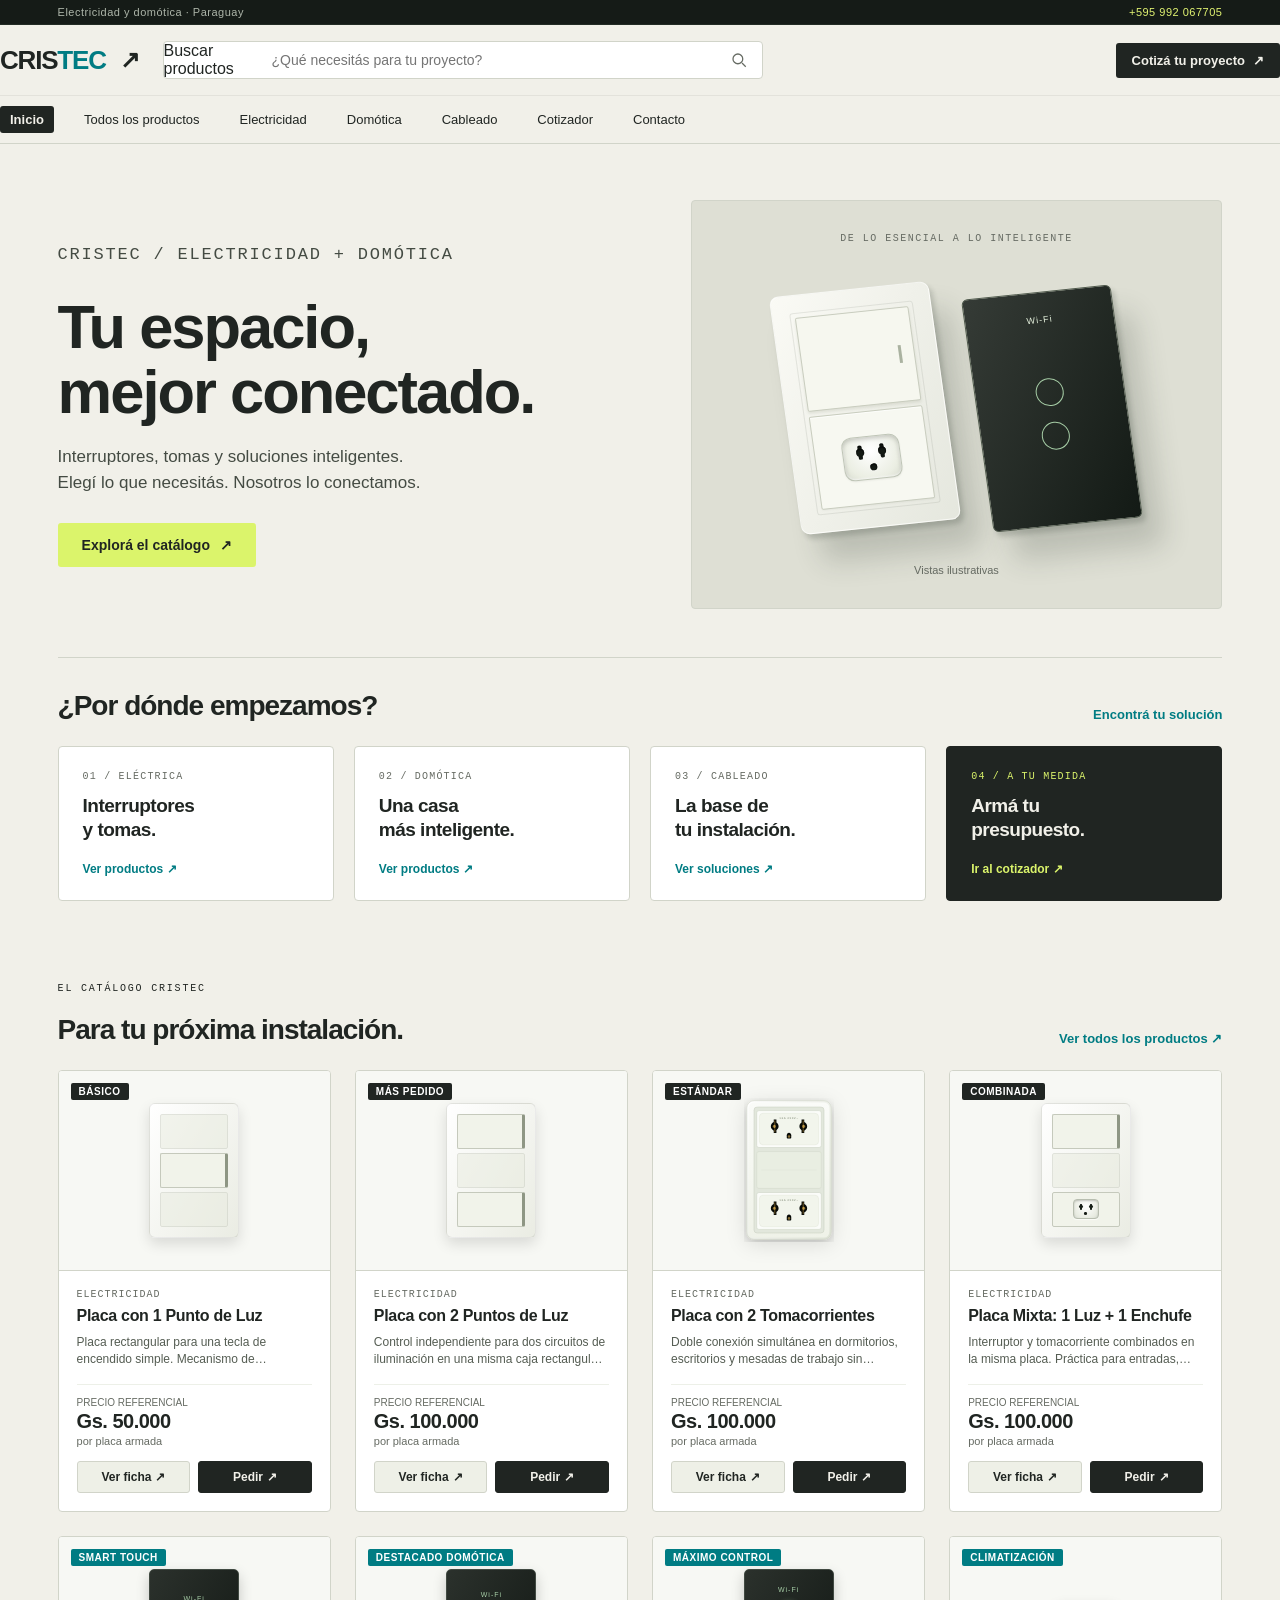
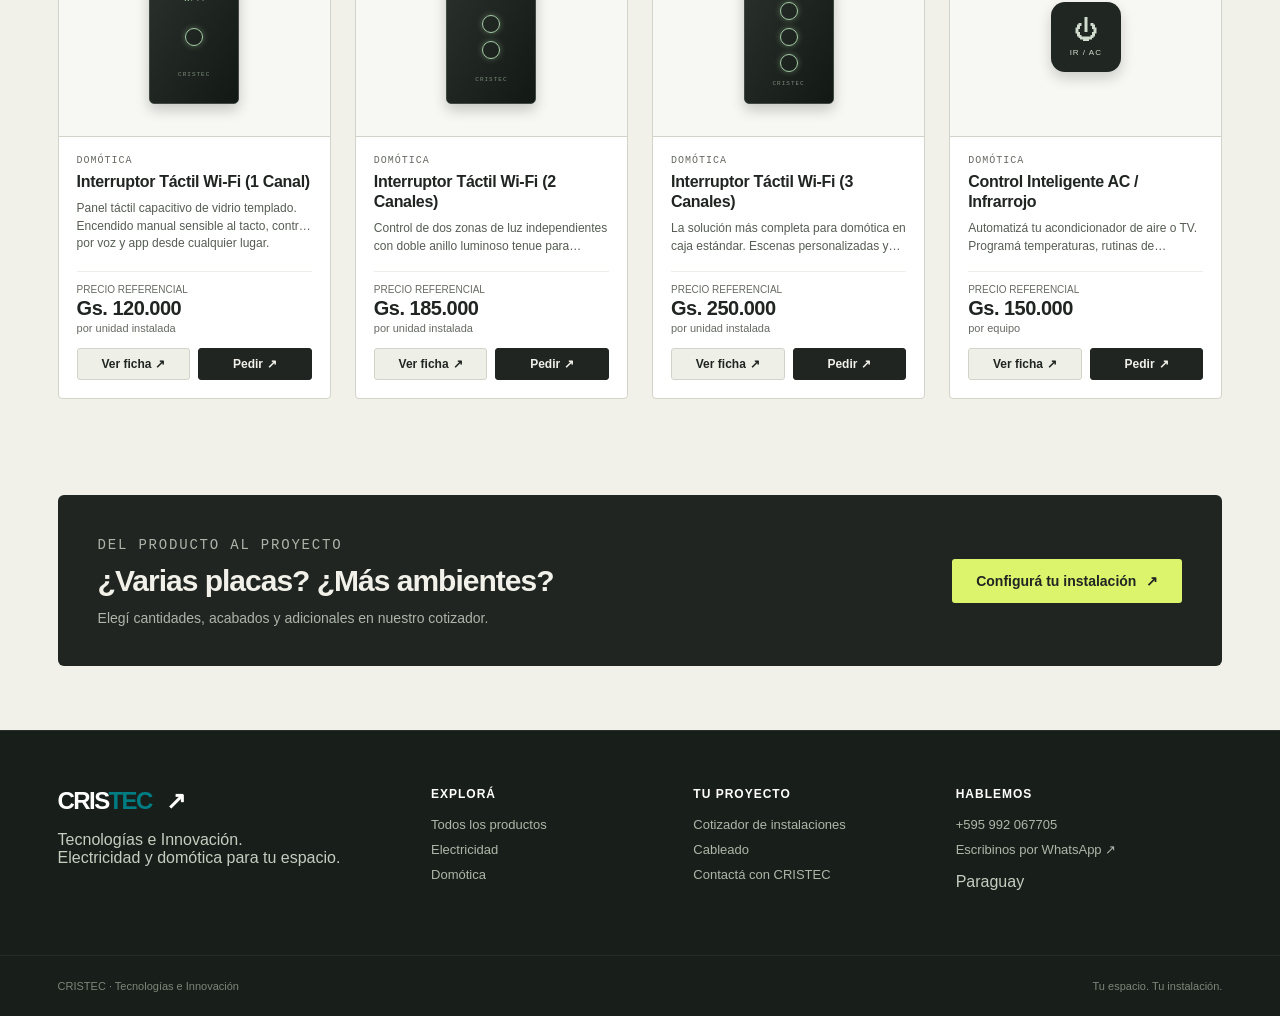
==== commit 0252cfaa: "fix: mejorar realismo de receptaculo de tomacorriente en portada y refinar vectores SVG" ====
--- a/index.html
+++ b/index.html
@@ -6,7 +6,7 @@
 <button class="menu-toggle" type="button" aria-expanded="false" aria-controls="shop-nav">Menú <span aria-hidden="true">☰</span></button>
 </div><nav class="shop-nav shop-container" id="shop-nav" aria-label="Navegación principal">
 <a href="index.html" data-page-link="inicio" aria-current="page">Inicio</a><a href="productos.html" data-page-link="productos">Todos los productos</a><a href="productos.html?categoria=electrica">Electricidad</a><a href="productos.html?categoria=domotica">Domótica</a><a href="productos.html?categoria=cableado">Cableado</a><a href="cotizador.html" data-page-link="cotizador">Cotizador</a><a href="contacto.html" data-page-link="contacto">Contacto</a>
-</nav></header><main class="store-main" id="contenido"><section class="shop-intro shop-container"><div class="intro-copy"><p class="eyebrow">CRISTEC / ELECTRICIDAD + DOMÓTICA</p><h1>Tu espacio,<br>mejor conectado.</h1><p>Interruptores, tomas y soluciones inteligentes.<br>Elegí lo que necesitás. Nosotros lo conectamos.</p><a class="solid-button" href="productos.html">Explorá el catálogo <span aria-hidden="true">↗</span></a></div><div class="intro-products" aria-label="Vistas ilustrativas de placas eléctricas y táctiles"><span class="hero-label">DE LO ESENCIAL A LO INTELIGENTE</span><div class="hero-devices"><div class="mech-plate white-plate"><div class="mech-frame"><div class="module-slot mod-switch"><div class="mod-switch-indicator"></div></div><div class="module-slot mod-socket"><div class="socket-holes"><div class="hole-pin"></div><div class="hole-pin"></div></div><div class="hole-ground"></div></div></div></div><div class="switch-product black-glass"><span class="wifi-icon">Wi-Fi</span><div class="rings-wrapper"><div class="touch-ring"></div><div class="touch-ring"></div></div></div></div><span class="illustration-note">Vistas ilustrativas</span></div></section>
+</nav></header><main class="store-main" id="contenido"><section class="shop-intro shop-container"><div class="intro-copy"><p class="eyebrow">CRISTEC / ELECTRICIDAD + DOMÓTICA</p><h1>Tu espacio,<br>mejor conectado.</h1><p>Interruptores, tomas y soluciones inteligentes.<br>Elegí lo que necesitás. Nosotros lo conectamos.</p><a class="solid-button" href="productos.html">Explorá el catálogo <span aria-hidden="true">↗</span></a></div><div class="intro-products" aria-label="Vistas ilustrativas de placas eléctricas y táctiles"><span class="hero-label">DE LO ESENCIAL A LO INTELIGENTE</span><div class="hero-devices"><div class="mech-plate white-plate"><div class="mech-frame"><div class="module-slot mod-switch"><div class="mod-switch-indicator"></div></div><div class="module-slot mod-socket" aria-label="Módulo de tomacorriente universal"><div class="socket-receptacle"><div class="socket-holes"><div class="hole-universal hole-pin"></div><div class="hole-universal hole-pin"></div></div><div class="hole-ground"></div></div></div></div></div><div class="switch-product black-glass"><span class="wifi-icon">Wi-Fi</span><div class="rings-wrapper"><div class="touch-ring"></div><div class="touch-ring"></div></div></div></div><span class="illustration-note">Vistas ilustrativas</span></div></section>
 <section class="category-section shop-container" aria-labelledby="categories-title"><div class="section-heading"><h2 id="categories-title">¿Por dónde empezamos?</h2><span>Encontrá tu solución</span></div><div class="category-grid"><a href="productos.html?categoria=electrica"><span class="category-number">01 / ELÉCTRICA</span><h3>Interruptores<br>y tomas.</h3><span>Ver productos <b aria-hidden="true">↗</b></span></a><a href="productos.html?categoria=domotica"><span class="category-number">02 / DOMÓTICA</span><h3>Una casa<br>más inteligente.</h3><span>Ver productos <b aria-hidden="true">↗</b></span></a><a href="productos.html?categoria=cableado"><span class="category-number">03 / CABLEADO</span><h3>La base de<br>tu instalación.</h3><span>Ver soluciones <b aria-hidden="true">↗</b></span></a><a class="category-config" href="cotizador.html"><span class="category-number">04 / A TU MEDIDA</span><h3>Armá tu<br>presupuesto.</h3><span>Ir al cotizador <b aria-hidden="true">↗</b></span></a></div></section>
 <section class="shop-container product-section" aria-labelledby="home-products-title"><div class="section-heading"><div><p class="eyebrow">EL CATÁLOGO CRISTEC</p><h2 id="home-products-title">Para tu próxima instalación.</h2></div><a class="text-link" href="productos.html">Ver todos los productos <span aria-hidden="true">↗</span></a></div><div class="product-grid home-grid" id="home-products"></div><noscript><p>Para ver las configuraciones del catálogo, activá JavaScript. También podés <a href="contacto.html">consultarnos directamente</a>.</p></noscript></section>
 <section class="project-banner shop-container"><div><p class="eyebrow">DEL PRODUCTO AL PROYECTO</p><h2>¿Varias placas? ¿Más ambientes?</h2><p>Elegí cantidades, acabados y adicionales en nuestro cotizador.</p></div><a class="solid-button" href="cotizador.html">Configurá tu instalación <span aria-hidden="true">↗</span></a></section></main><footer class="shop-footer"><div class="shop-container footer-grid"><div><a class="wordmark" href="index.html">CRIS<span>TEC</span><i aria-hidden="true">↗</i></a><p>Tecnologías e Innovación.<br>Electricidad y domótica para tu espacio.</p></div><div><h2>Explorá</h2><a href="productos.html">Todos los productos</a><a href="productos.html?categoria=electrica">Electricidad</a><a href="productos.html?categoria=domotica">Domótica</a></div><div><h2>Tu proyecto</h2><a href="cotizador.html">Cotizador de instalaciones</a><a href="productos.html?categoria=cableado">Cableado</a><a href="contacto.html">Contactá con CRISTEC</a></div><div><h2>Hablemos</h2><a href="tel:+595992067705">+595 992 067705</a><a href="https://api.whatsapp.com/send?phone=595992067705&amp;text=Hola%20CRISTEC%2C%20quisiera%20consultar%20por%20mi%20proyecto." target="_blank" rel="noopener noreferrer">Escribinos por WhatsApp ↗</a><p>Paraguay</p></div></div><div class="shop-container footer-bottom"><span>CRISTEC · Tecnologías e Innovación</span><span>Tu espacio. Tu instalación.</span></div></footer><script src="assets/quote.js"></script><script src="assets/catalog.js"></script><script src="assets/site.js"></script></body></html>
--- a/assets/styles.css
+++ b/assets/styles.css
@@ -47,12 +47,17 @@
 .mod-switch { background:#f6f7ef; border:1px solid #c9cdbf; box-shadow:0 2px 3px #5f6b4d22; display:flex; align-items:center; justify-content:flex-end; padding-right:12px; }
 .mod-switch-indicator { width:3px; height:18px; background:#aab2a0; }
 .black-plate .mod-switch { background:#303930; border-color:#414b40; }
-.mod-socket { display:flex; flex-direction:column; align-items:center; justify-content:center; gap:7px; background:#f7f8f1; border:1px solid #c9cdbf; }
-.black-plate .mod-socket { background:#303930; border-color:#414b40; }
-.socket-holes { display:flex; gap:20px; }
-.hole-pin { width:7px; height:7px; background:#2c332c; border-radius:50%; }
-.hole-ground { width:4px; height:8px; background:#2c332c; border-radius:2px; }
-.black-plate .hole-pin,.black-plate .hole-ground { background:#0c130c; }
+.mod-socket { display:flex; align-items:center; justify-content:center; background:#f7f8f1; border:1px solid #c9cdbf; box-shadow:inset 0 1px 0 rgba(255,255,255,0.7), 0 1px 2px rgba(0,0,0,0.04); position:relative; }
+.black-plate .mod-socket { background:#303930; border-color:#414b40; box-shadow:inset 0 1px 0 rgba(255,255,255,0.06), 0 1px 2px rgba(0,0,0,0.2); }
+.socket-receptacle { width:58px; height:44px; border-radius:10px; background:radial-gradient(circle at 50% 35%, #ffffff 0%, #ebeee3 70%, #d8dccf 100%); border:1px solid #bfc5b7; box-shadow:inset 0 2px 4px rgba(0,0,0,0.18), inset 0 -1px 2px rgba(255,255,255,0.8), 0 1px 2px rgba(0,0,0,0.06); display:flex; flex-direction:column; align-items:center; justify-content:center; gap:5px; position:relative; }
+.black-plate .socket-receptacle { background:radial-gradient(circle at 50% 35%, #3a443a 0%, #252c25 70%, #1a201b 100%); border-color:#3e483e; box-shadow:inset 0 2px 4px rgba(0,0,0,0.6), inset 0 1px 0 rgba(255,255,255,0.08); }
+.socket-holes { display:flex; gap:18px; align-items:center; }
+.hole-universal { position:relative; width:4px; height:14px; background:#141a14; border-radius:1.5px; box-shadow:inset 0 1px 2px rgba(0,0,0,0.9), 0 1px 0 rgba(255,255,255,0.4); display:flex; align-items:center; justify-content:center; }
+.hole-universal::after { content:''; position:absolute; width:8px; height:8px; border-radius:50%; background:#141a14; box-shadow:inset 0 1px 2px rgba(0,0,0,0.95); }
+.black-plate .hole-universal, .black-plate .hole-universal::after { background:#090e09; box-shadow:inset 0 1px 2px rgba(0,0,0,0.95), 0 1px 0 rgba(255,255,255,0.08); }
+.hole-pin { width:4px; height:14px; }
+.hole-ground { width:7px; height:7px; background:#141a14; border-radius:50%; box-shadow:inset 0 1px 2px rgba(0,0,0,0.9), 0 1px 0 rgba(255,255,255,0.4); }
+.black-plate .hole-ground { background:#090e09; box-shadow:inset 0 1px 2px rgba(0,0,0,0.95), 0 1px 0 rgba(255,255,255,0.08); }
 .mod-blank { background:#e5e9dc; opacity:.6; border:1px solid #c9cdbf; }
 .black-plate .mod-blank { background:#1b251b; border-color:#313d31; }
 .switch-product { width:150px; height:235px; border-radius:6px; padding:22px 14px; box-shadow:var(--device-shadow); display:flex; flex-direction:column; align-items:center; transform:rotate(-8deg) skewY(2deg); }
--- a/assets/store.css
+++ b/assets/store.css
@@ -388,14 +388,79 @@
 .mini-slot-switch {
   border-right: 3px solid #8e9684;
 }
-.mini-slot-socket::after {
-  content: '••';
-  font-size: 14px;
-  color: #333d33;
-  letter-spacing: 2px;
-}
-.mini-black .mini-slot-socket::after {
-  color: #111;
+.mini-slot-blank {
+  background: #e9ece0;
+  opacity: 0.55;
+  border: 1px solid #cbcfc3;
+}
+.mini-black .mini-slot-blank {
+  background: #252b25;
+  border-color: #363e36;
+}
+.mini-slot-socket {
+  position: relative;
+  display: flex;
+  align-items: center;
+  justify-content: center;
+}
+.mini-socket-receptacle {
+  width: 26px;
+  height: 20px;
+  border-radius: 4px;
+  background: radial-gradient(circle at 50% 35%, #ffffff 0%, #e8ebe1 75%, #d5dad0 100%);
+  border: 1px solid #b8beb0;
+  box-shadow: inset 0 1px 2px rgba(0,0,0,0.2), 0 1px 1px rgba(255,255,255,0.7);
+  display: flex;
+  flex-direction: column;
+  align-items: center;
+  justify-content: center;
+  gap: 2px;
+}
+.mini-black .mini-socket-receptacle {
+  background: radial-gradient(circle at 50% 35%, #3c443c 0%, #252b25 75%, #181d18 100%);
+  border-color: #404840;
+  box-shadow: inset 0 1px 2px rgba(0,0,0,0.7);
+}
+.mini-socket-holes {
+  display: flex;
+  gap: 8px;
+  align-items: center;
+}
+.mini-universal-pin {
+  position: relative;
+  width: 2px;
+  height: 6px;
+  background: #182018;
+  border-radius: 1px;
+  box-shadow: inset 0 0.5px 1px rgba(0,0,0,0.9);
+  display: flex;
+  align-items: center;
+  justify-content: center;
+}
+.mini-universal-pin::after {
+  content: '';
+  position: absolute;
+  width: 3.5px;
+  height: 3.5px;
+  background: #182018;
+  border-radius: 50%;
+}
+.mini-black .mini-universal-pin, .mini-black .mini-universal-pin::after {
+  background: #090d09;
+}
+.mini-pin {
+  width: 2px;
+  height: 6px;
+}
+.mini-ground {
+  width: 3px;
+  height: 3px;
+  border-radius: 50%;
+  background: #182018;
+  box-shadow: inset 0 0.5px 1px rgba(0,0,0,0.9);
+}
+.mini-black .mini-ground {
+  background: #090d09;
 }
 
 .mini-glass {
